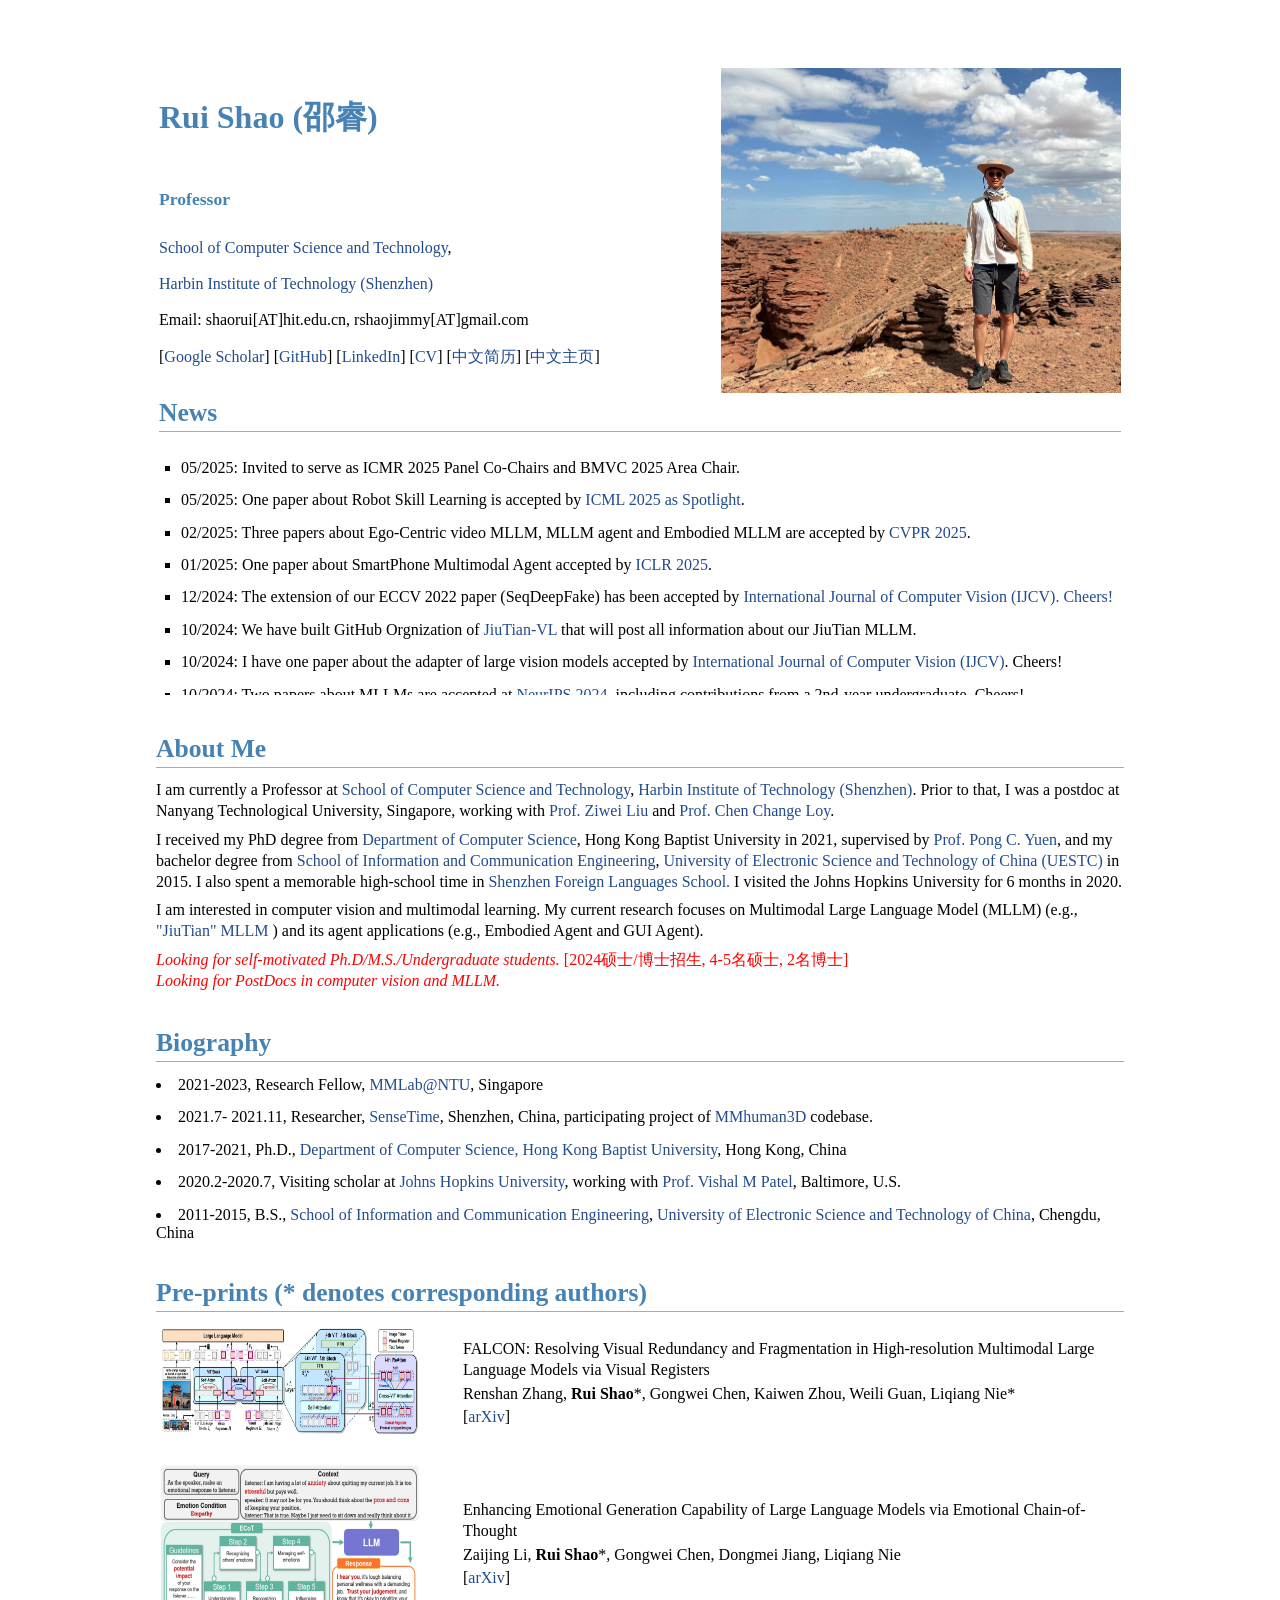
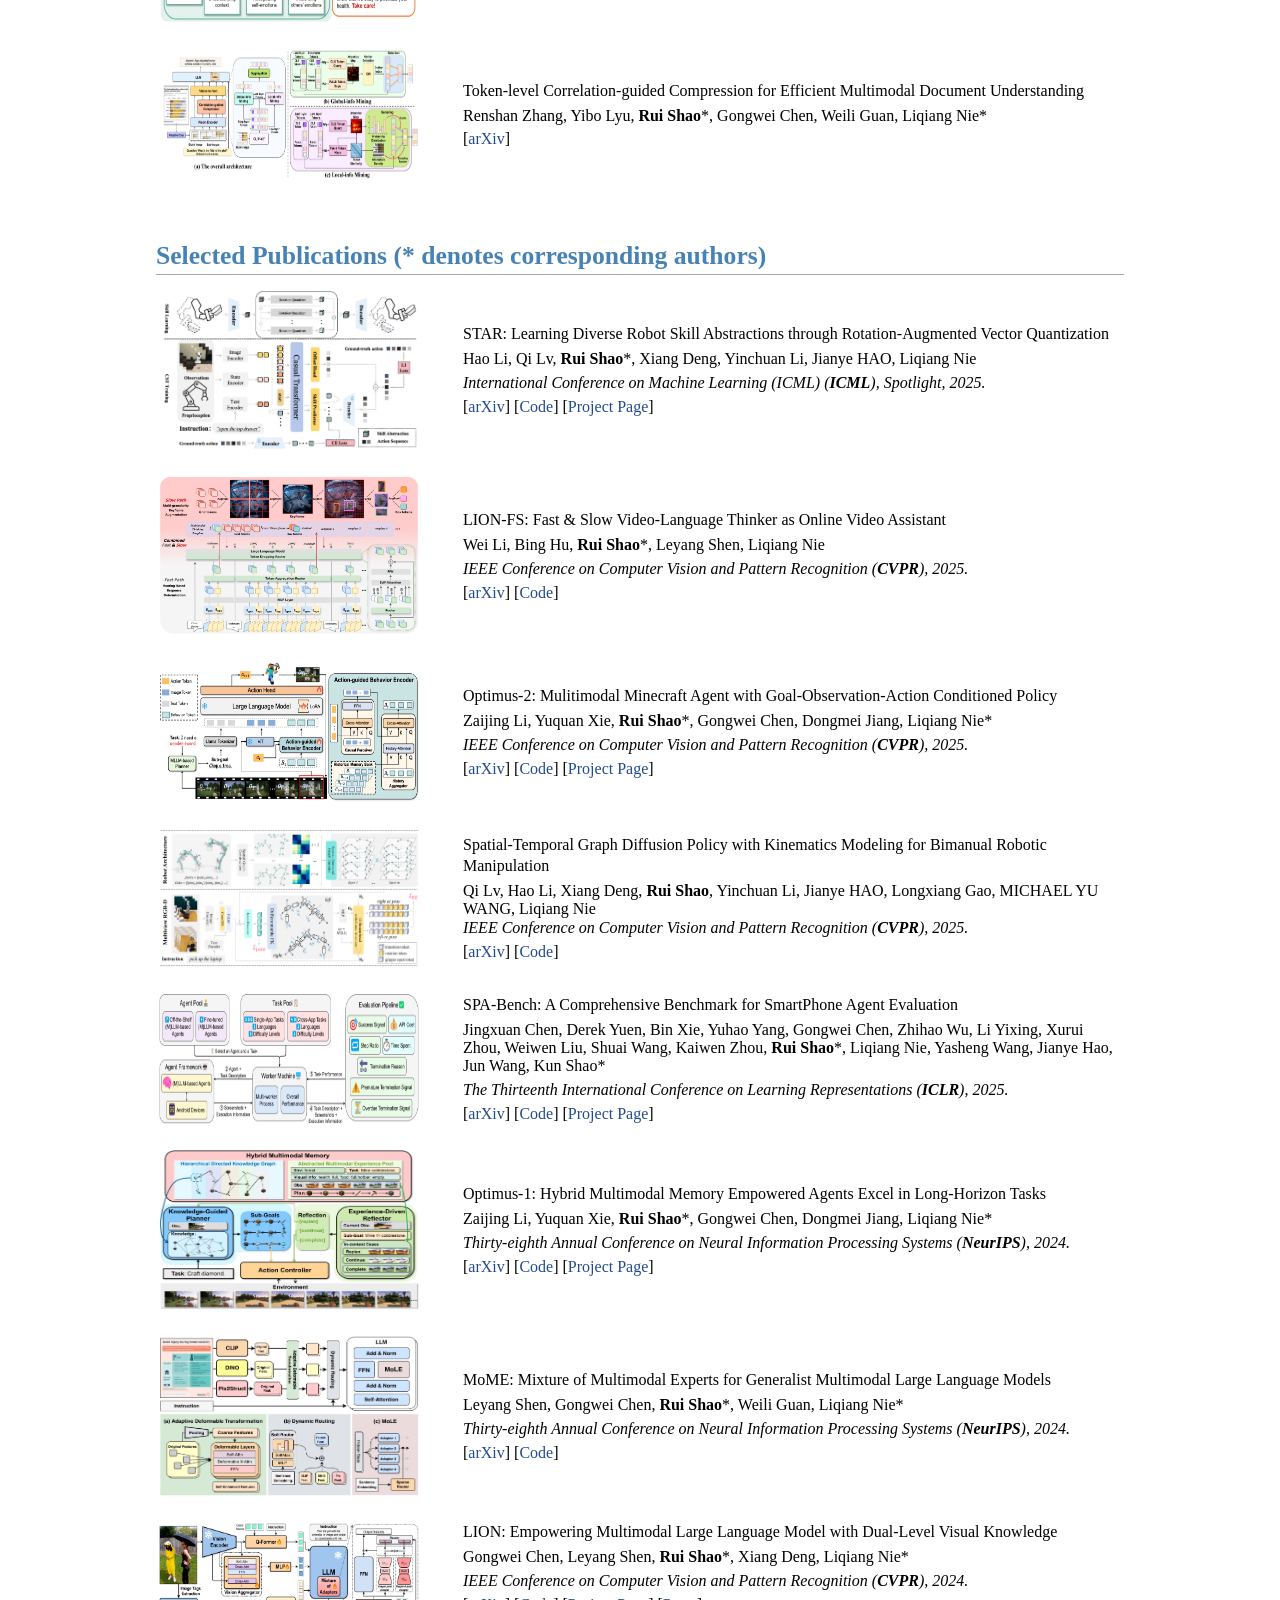
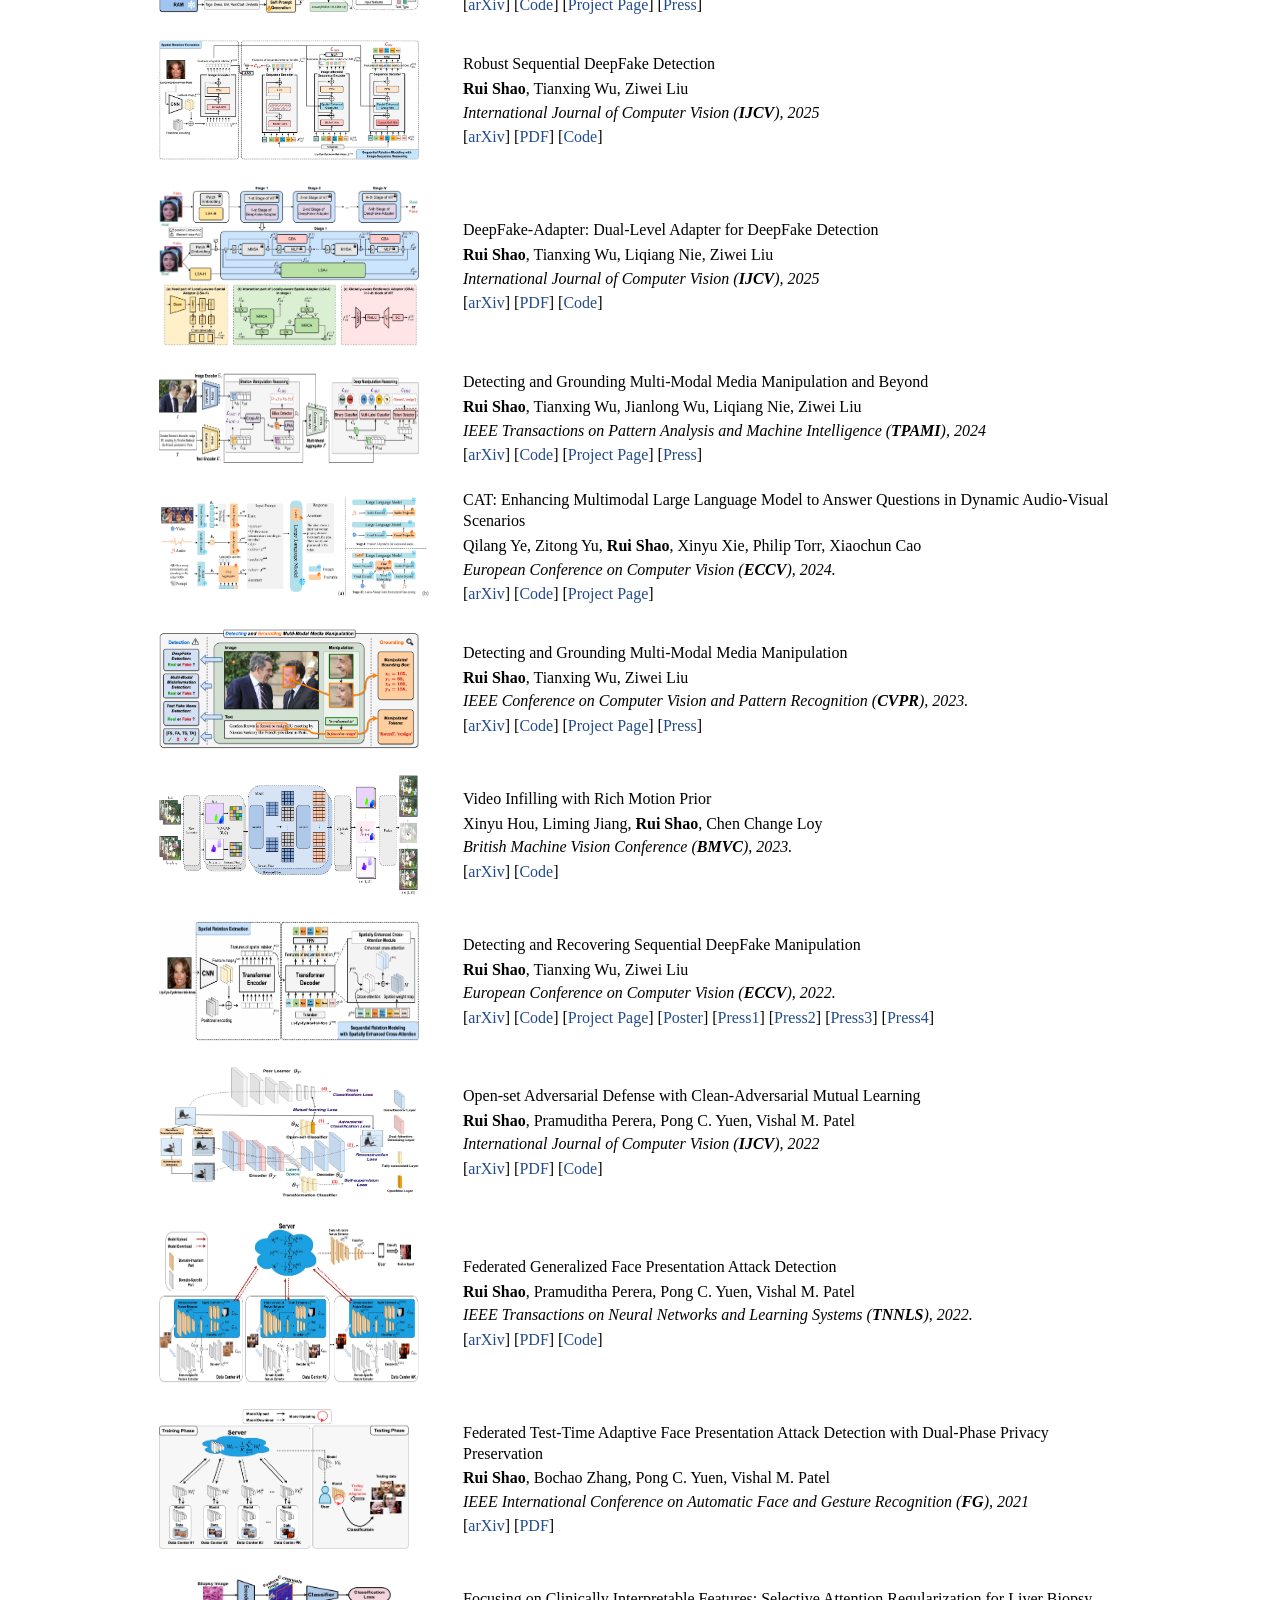
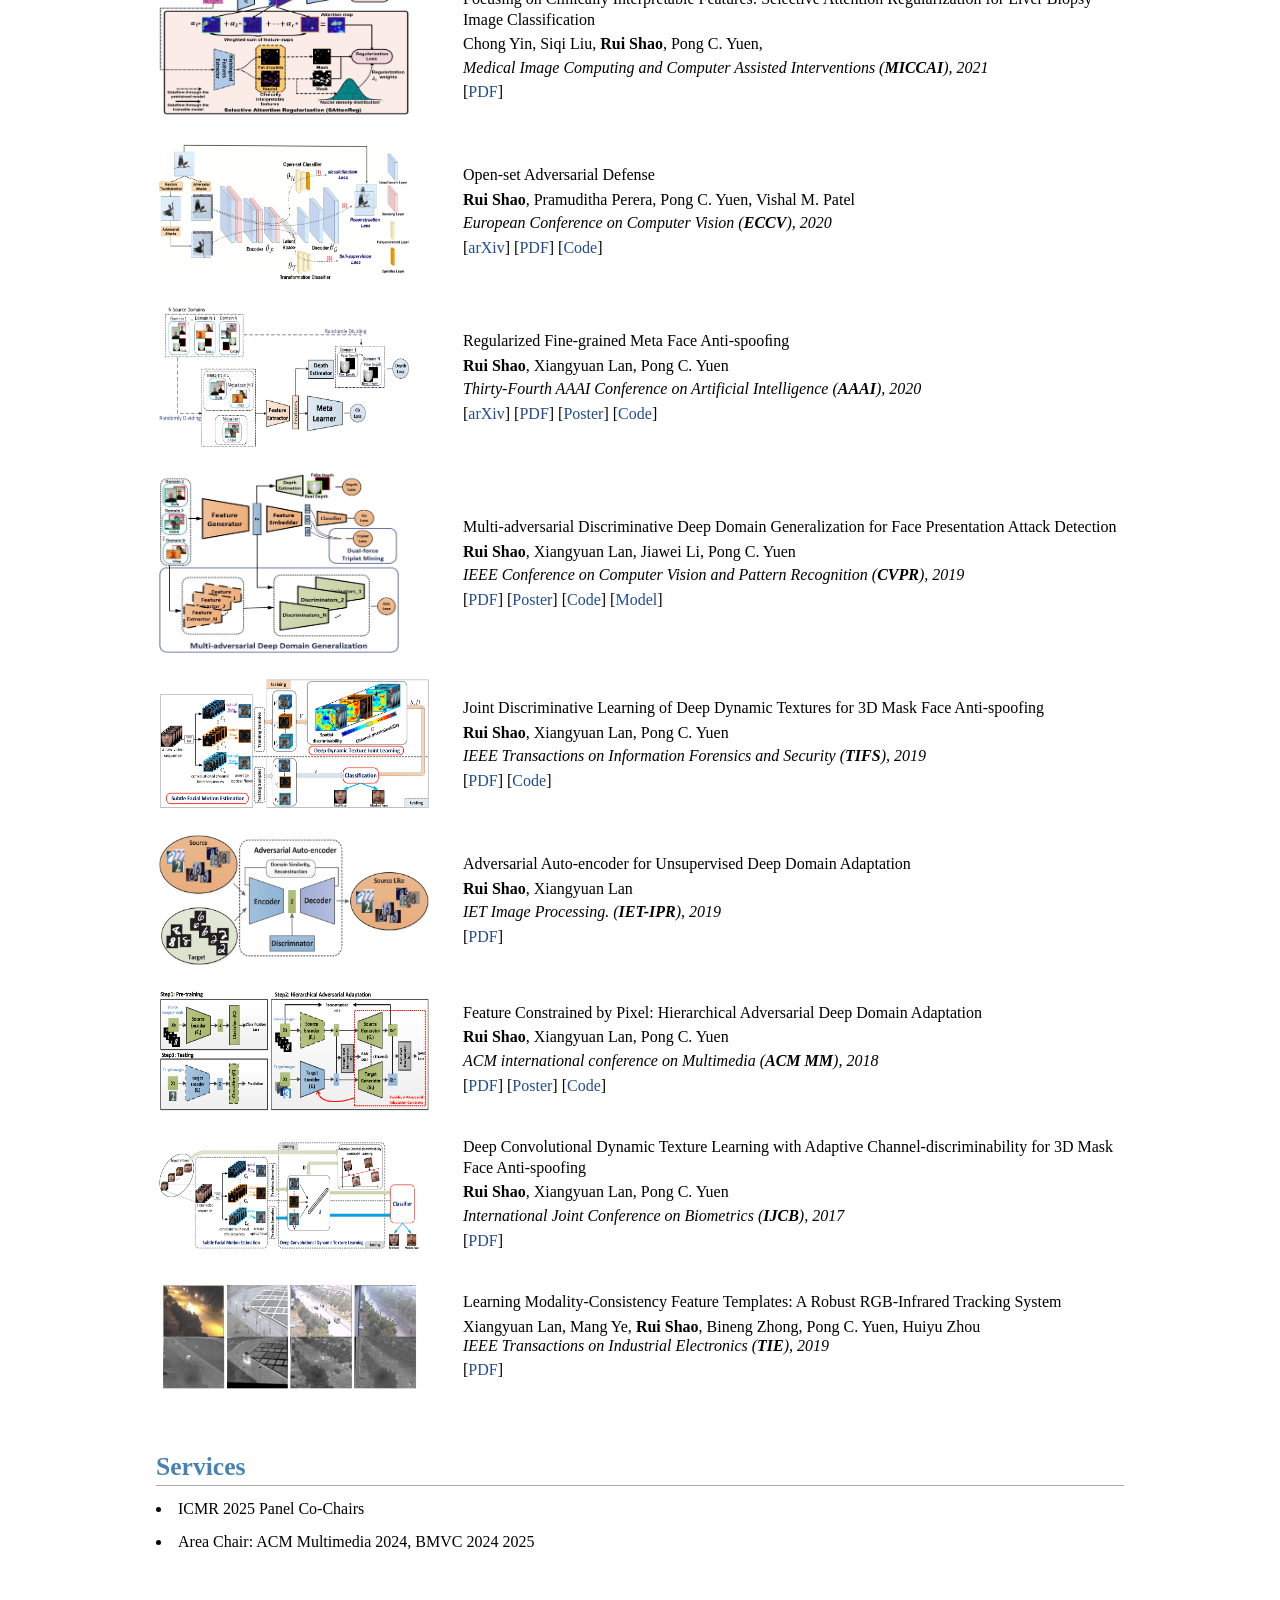
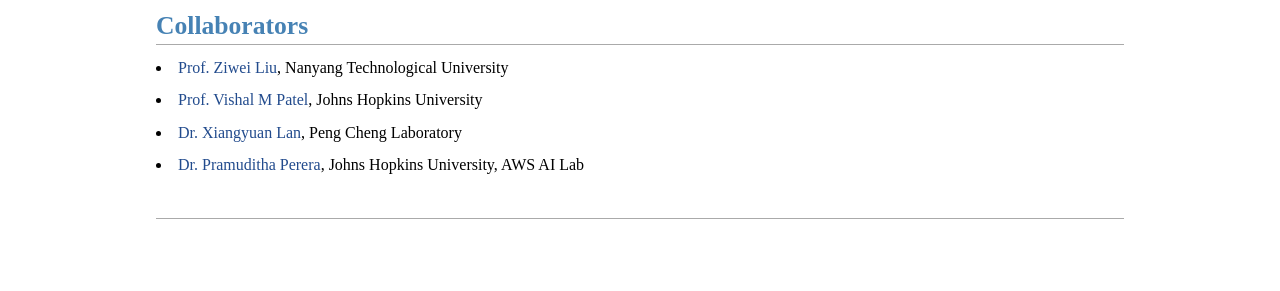
==== index.html @ aa0ed563 "update icml and cv" ====
<!DOCTYPE HTML PUBLIC "-//W3C//DTD HTML 4.0 Transitional//EN">
<HTML xml:lang="en" xmlns="http://www.w3.org/1999/xhtml">
<META name=GENERATOR content="MSHTML 11.00.9600.17280"></HEAD>
<META name=keywords 
content="Rui Shao, Shao Rui, rui shao, shao rui, ruishao, shaorui, 邵睿, hkbu, HKBU, Hong Kong Baptist University">
<META 
content="IE=7.0000" http-equiv="X-UA-Compatible">
<head>
    <meta http-equiv="Content-Type" content="text/html; charset=UTF-8">

    <link rel="stylesheet" href="./jemdoc.css" type="text/css">
    <title>Rui Shao's Homepage</title>
</head>



<body data-feedly-mini="yes">

<div id="layout-content" style="margin-top:25px">

<table>
    <tbody>
        <tr>
            <td width="670" >
                <div id="toptitle">                 
                    <h1>Rui Shao (邵睿) &nbsp; </h1><h1> <!-- <img src="./zzz_files/zizhao.jpg" width="190" style="margin-bottom:-10px"> -->
                </h1></div>
                <p>
                    <h3>Professor
                    </h3></div> 
                    <br>
                    <a href="http://cs.hitsz.edu.cn/">School of Computer Science and Technology</a>, 
                    <br>
                    <br>
                    <a href="https://www.hitsz.edu.cn/index.html">Harbin Institute of Technology (Shenzhen)</a>
                    <br>
                    <br>
                    Email: shaorui[AT]hit.edu.cn, rshaojimmy[AT]gmail.com
                    <br>
                    <br>
                    [<a href="https://scholar.google.com/citations?hl=en&user=9Vc--XsAAAAJ/&user=9Vc--XsAAAAJ">Google Scholar</a>]
                    [<a href="https://github.com/rshaojimmy">GitHub</a>]
                    [<a href="https://www.linkedin.com/in/rui-shao-0623b6122/">LinkedIn</a>]  
                    [<a href="linkfile/CV/RuiSHAO_CV_English_2025.05.02.pdf">CV</a>]                    
                    [<a href="linkfile/CV/RuiSHAO_CV_Chinese_2025.05.02.pdf">中文简历</a>]
                    [<a href="http://faculty.hitsz.edu.cn/shaorui">中文主页</a>]                    
                </p>
            </td>
            <td rowspan="1">
                <img src="./linkfile/portrait/yinchuan.jpg" border="0" width="400" align="bottom" ><br>
            </td>
        </tr>
                <!-- <br> -->
                <!-- <colgroup><col height="50" width="270">
                </colgroup> -->
                <!-- <tbody> -->
                <td align="bottom" colspan="2" style="margin-top:2px">
                    <h2>News</h2>
                    <div style="height: 250px; overflow: auto;">
                    <ul style="margin-left:2px; padding-left:20px; margin-top:5px">
                        <li>05/2025: Invited to serve as ICMR 2025 Panel Co-Chairs and BMVC 2025 Area Chair.
                        <li>05/2025: One paper about Robot Skill Learning is accepted by <a href="https://icml.cc/">ICML 2025 as Spotlight</a>.   
                        <li>02/2025: Three papers about Ego-Centric video MLLM, MLLM agent and Embodied MLLM are accepted by <a href="https://cvpr.thecvf.com/">CVPR 2025</a>.                                                
                        <li>01/2025: One paper about SmartPhone Multimodal Agent accepted by <a href="https://iclr.cc//">ICLR 2025</a>.                        
                        <li>12/2024: The extension of our ECCV 2022 paper (SeqDeepFake) has been accepted by <a href="https://www.springer.com/journal/11263/"> International Journal of Computer Vision (IJCV). Cheers! </a>
                        <li>10/2024: We have built GitHub Orgnization of <a href="https://github.com/JiuTian-VL">JiuTian-VL</a> that will post all information about our JiuTian MLLM.
                        <li>10/2024: I have one paper about the adapter of large vision models accepted by <a href="https://www.springer.com/journal/11263/"> International Journal of Computer Vision (IJCV)</a>. Cheers!
                        <li>10/2024: Two papers about MLLMs are accepted at <a href="https://neurips.cc/">NeurIPS 2024</a>, including contributions from a 2nd-year undergraduate. Cheers!
                        <li>07/2024: One paper about Audio-Visual Multimodal Large Language Model accepted by <a href="https://eccv.ecva.net/">ECCV 2024</a>.
                        <li>02/2024: Our Multimodal Large Language Model (MLLM)-<a href="https://arxiv.org/pdf/2311.11860.pdf"> JiuTian-LION </a> has been accepted by <a href="https://cvpr.thecvf.com/"> CVPR 2024</a>. Cheers!
                        <li>02/2024: The extension of our <a href="https://github.com/rshaojimmy/MultiModal-DeepFake">CVPR 2023 paper</a> has been accepted by <a href="https://ieeexplore.ieee.org/xpl/RecentIssue.jsp?punumber=34"> IEEE Transactions on Pattern Analysis and Machine Intelligence (TPAMI)</a>. Cheers! 
                        <li>11/2023: We have released the arXiv paper for our Multimodal Large Language Model (MLLM)-<a href="https://arxiv.org/pdf/2311.11860.pdf"> JiuTian-LION </a>. Enjoy it!
                        <li>08/2023: We have built the GitHub Repo for our Multimodal Large Language Model (MLLM)-<a href="https://github.com/rshaojimmy/JiuTian"> JiuTian </a>. Enjoy it!
                        <li>04/2023: I have released the code and dataset of our CVPR 2023 work in our <a href="https://github.com/rshaojimmy/MultiModal-DeepFake"> GitHub Repo </a>. Enjoy it!
                        <li>02/2023: I have one paper accepted by <a href="https://cvpr2023.thecvf.com/"> CVPR 2023</a>. Code and dataset will be released soon. Please stay tuned! </a>
                        <li>07/2022: I have one paper accepted by <a href="https://eccv2022.ecva.net/"> ECCV 2022</a>. We have released the code and dataset in our <a href="https://rshaojimmy.github.io/Projects/SeqDeepFake"> project page </a>
                        <li>05/2022: I have released the code of Federated Generalized Face Presentation Attack Detection in TNNLS 2022. <a href="https://github.com/rshaojimmy/TNNLS2022-FedGPAD"> Codes </a>
                        <li>04/2022: I have one paper accepted by <a href="https://cis.ieee.org/publications/t-neural-networks-and-learning-systems"> IEEE Transactions on Neural Networks and Learning Systems (TNNLS) </a>.
                        <li>03/2022: I have released the code of Open-set Adversarial Defense with Clean-Adversarial Mutual Learning in IJCV 2022. <a href="https://github.com/rshaojimmy/IJCV2022-OSDN-CAML"> Codes </a>
                        <li>01/2022: The extension of our ECCV 2020 paper has been accepted by <a href="https://www.springer.com/journal/11263/"> International Journal of Computer Vision (IJCV). </a>
                        <li>08/2020: I have released the code of Open-set Adversarial Defense in ECCV 2020. <a href="https://github.com/rshaojimmy/ECCV2020-OSAD"> Codes </a>
                    	<li>07/2020: I have one paper accepted by <a href="https://eccv2020.eu/"> ECCV 2020</a>. See you online!  
                        <li>11/2019: I have released the code of Regularized Fine-grained Meta Face Anti-spoofing in AAAI 2020. <a href="https://github.com/rshaojimmy/AAAI2020-RFMetaFAS"> Codes </a>
                        <li>11/2019: I have one paper accepted by <a href="https://aaai.org/Conferences/AAAI-20/#"> AAAI 2020</a>. See you at New York City, USA!                         
                        <li>10/2019: I have one paper one paper accepted by <a href="https://digital-library.theiet.org/content/journals/iet-ipr"> IET Image Processing. </a>
                        <li>07/2019: I have released the code of Multi-adversarial Discriminative Deep Domain Generalization for FAS in CVPR 2019. <a href="https://github.com/rshaojimmy/CVPR2019-MADDoG"> Codes </a>                           
                        <li>07/2019: I have released the code of Joint Discriminative Learning of Deep Dynamic Textures for 3D Mask FAS in TIFS 2019. <a href="https://github.com/rshaojimmy/TIFS2019"> Codes </a>      
                        <li>02/2019: I have one paper accepted by <a href="http://cvpr2019.thecvf.com/"> CVPR 2019</a>. See you at Long Beach, USA!                          
                        <li>02/2019: One paper is accepted by <a href="https://ieeexplore.ieee.org/xpl/RecentIssue.jsp?punumber=41"> IEEE Transactions on Industrial Electronics. </a> 
                        <li>08/2018: I have one paper accepted by <a href="https://signalprocessingsociety.org/publications-resources/ieee-transactions-information-forensics-and-security"> IEEE Transactions on Information Forensics and Security </a>.
                        <li>07/2018: I have released the code of Hierarchical Adversarial Deep Domain Adaptation in ACMMM 2018. <a href="https://github.com/rshaojimmy/ACMMM2018-HADDA"> Codes </a>
                        <li>07/2018: I have one paper accepted by <a href="http://www.acmmm.org/2018/"> ACM MM 2018</a>. See you at Seoul, Korea!                            
                        <li>08/2018: I have a new homepage.
                    </ul>
                    </div>
                </td>
            

        </tbody>
</table>

<h2>About Me</h2>
<p>
    I am currently a Professor at <a href="http://cs.hitsz.edu.cn/">School of Computer Science and Technology</a>, <a href="https://www.hitsz.edu.cn/index.html">Harbin Institute of Technology (Shenzhen)</a>. Prior to that, I was a postdoc at Nanyang Technological University, Singapore, working with <a href="https://liuziwei7.github.io/">Prof. Ziwei Liu</a> and <a href="https://www.mmlab-ntu.com/person/ccloy/">Prof. Chen Change Loy</a>. 
</p> 
<p>
    I received my PhD degree from <a href="http://www.comp.hkbu.edu.hk/v1/"> Department of Computer Science</a>, Hong Kong Baptist University in 2021, supervised by <a href="http://www.comp.hkbu.edu.hk/~pcyuen/"> Prof. Pong C. Yuen</a>, and my bachelor degree from <a href="http://www.sice.uestc.edu.cn/"> School of Information and Communication Engineering</a>, <a href="http://www.uestc.edu.cn/"> University of Electronic Science and Technology of China (UESTC) </a> in 2015. I also spent a memorable high-school time in <a href="http://www.sfls.net.cn/"> Shenzhen Foreign Languages School.</a> I visited the Johns Hopkins University for 6 months in 2020.
</p> 
<p>
    I am interested in computer vision and multimodal learning. My current research focuses on Multimodal Large Language Model (MLLM) (e.g., <a href="https://github.com/rshaojimmy/JiuTian"> "JiuTian" MLLM </a>) and its agent applications (e.g., Embodied Agent and GUI Agent).
    <p>
        <font color="red"><i>Looking for self-motivated Ph.D/M.S./Undergraduate students. </i>[2024硕士/博士招生, 4-5名硕士, 2名博士]</font>
        <br>
        <font color="red"><i>Looking for PostDocs in computer vision and MLLM.</i></font>
    </p>
    
    <!-- I am interested in Robustness (e.g., Fake News Detection, DeepFake Detection, Face Anti-spoofing, Adversarial Attacks/Defense) and Generalization (e.g., Domain Adaptation/Generalization, Meta Learning, and Federated Learning) of Computer Vision and Machine Learning.</p><br>  -->
<!--     My current research focuses on exploiting the adaptive and generalized deep learning to develop a secure face recognition system with good generalization ability. -->

<!--     <p style='color:red'><strong> I am looking for a postdoctoral position or a full-time job. Please feel free to drop me an email.</strong></p> -->
</p> 
    

<h2>Biography</h2>

<li> 2021-2023, Research Fellow, <a href="https://www.mmlab-ntu.com/index.html"> MMLab@NTU</a>, Singapore 

<li> 2021.7- 2021.11, Researcher, <a href="https://www.sensetime.com/en"> SenseTime</a>, Shenzhen, China, participating project of </a> <a href="https://github.com/open-mmlab/mmhuman3d">MMhuman3D</a> codebase.

<li> 2017-2021, Ph.D., <a href="http://www.comp.hkbu.edu.hk/v1/"> Department of Computer Science, </a> <a href="https://www.hkbu.edu.hk/eng/main/index.jsp">Hong Kong Baptist University</a>, Hong Kong, China 

<li> 2020.2-2020.7, Visiting scholar at <a href="https://www.jhu.edu/">Johns Hopkins University</a>, working with <a href="https://engineering.jhu.edu/vpatel36/vishal-patel/"> Prof. Vishal M Patel</a>, Baltimore, U.S. 

<!-- <li> 2015-2016, M.S., <a href="http://cs.whu.edu.cn/aspx/enmain/">School of Computer Science</a>, <a href="https://en.whu.edu.cn/"> Wuhan University, </a> Wuhan, China  -->

<li> 2011-2015, B.S., <a href="http://www.sice.uestc.edu.cn/"> School of Information and Communication Engineering</a>, <a href="http://www.uestc.edu.cn/"> University of Electronic Science and Technology of China</a>, Chengdu, China  


<h2>Pre-prints (* denotes corresponding authors) </a>  </h2> 
    <table id="Pre-prints" width="100%">
    <tbody>

        <tr>    
            <td width="300">
                <img src="./linkfile/CVPR2025/falcon.jpg" width="260px" height="110px">
                </td>
                <td>
            <p> FALCON: Resolving Visual Redundancy and Fragmentation in High-resolution Multimodal Large Language Models via Visual Registers  </a></p>
            Renshan Zhang, <b>Rui Shao</b>*, Gongwei Chen, Kaiwen Zhou, Weili Guan, Liqiang Nie*</p>
            [<a href="https://arxiv.org/pdf/2501.16297?">arXiv</a>]
        </tr> 
        <tr><td>   <br>  </td></tr>    

    <tr>    
        <td width="300">
            <img src="./linkfile/ACL2024sub/ECoT.jpg" width="260px" height="160px">
            </td>
            <td>
        <p> Enhancing Emotional Generation Capability of Large Language Models via Emotional Chain-of-Thought  </a></p>
        Zaijing Li, <b>Rui Shao</b>*, Gongwei Chen, Dongmei Jiang, Liqiang Nie</p>
        [<a href="https://arxiv.org/pdf/2401.06836.pdf">arXiv</a>]
        <!-- [<a href="">Code</a>] -->
    </tr> 
    <tr><td>   <br>  </td></tr>

    <tr>    
        <td width="300">
            <img src="./linkfile/NeurIPS2024/tokencompressor.jpg" width="260px" height="130px">
            </td>
            <td>
        <p> Token-level Correlation-guided Compression for Efficient Multimodal Document Understanding  </a></p>
        Renshan Zhang, Yibo Lyu, <b>Rui Shao</b>*, Gongwei Chen, Weili Guan, Liqiang Nie*</p>
        [<a href="https://arxiv.org/pdf/2407.14439">arXiv</a>]
        <!-- [<a href="">Code</a>] -->
    </tr> 
    <tr><td>   <br>  </td></tr>    

</tbody></table>

<h2>Selected Publications (* denotes corresponding authors) </a>  </h2> 
<table id="tbPublications" width="100%">

    <tr>    
        <td width="300">
            <img src="./linkfile/ICML2025/ICML2025.jpg" width="260px" height="160px">
            </td>
            <td>
        <p> STAR: Learning Diverse Robot Skill Abstractions through Rotation-Augmented Vector Quantization </a></p>
        Hao Li, Qi Lv, <b>Rui Shao</b>*, Xiang Deng, Yinchuan Li, Jianye HAO, Liqiang Nie</p>
        <p><i>International Conference on Machine Learning (ICML) (<b>ICML</b>), Spotlight, 2025. </i></p>
        [<a href="">arXiv</a>]
        [<a href="">Code</a>]
        [<a href="">Project Page</a>]
    </tr> 
    <tr><td>   <br>  </td></tr>

    <tr>    
        <td width="300">
            <img src="./linkfile/CVPR2025/LION-FS.jpg" width="260px" height="160px">
            </td>
            <td>
        <p> LION-FS: Fast & Slow Video-Language Thinker as Online Video Assistant </a></p>
        Wei Li, Bing Hu, <b>Rui Shao</b>*, Leyang Shen, Liqiang Nie</p>
        <p><i>IEEE Conference on Computer Vision and Pattern Recognition (<b>CVPR</b>), 2025. </i></p>
        [<a href="https://arxiv.org/pdf/2503.03663">arXiv</a>]
        [<a href="https://github.com/JiuTian-VL/LION-FS">Code</a>]
    </tr> 
    <tr><td>   <br>  </td></tr>
    
    <tr>    
        <td width="300">
            <img src="./linkfile/CVPR2025/optimus-2.jpg" width="260px" height="140px">
            </td>
            <td>
        <p> Optimus-2: Mulitimodal Minecraft Agent with Goal-Observation-Action Conditioned Policy </a></p>
        Zaijing Li, Yuquan Xie, <b>Rui Shao</b>*, Gongwei Chen, Dongmei Jiang, Liqiang Nie*</p>
        <p><i>IEEE Conference on Computer Vision and Pattern Recognition (<b>CVPR</b>), 2025. </i></p>
        [<a href="https://arxiv.org/pdf/2502.19902">arXiv</a>]
        [<a href="https://github.com/lizaijing/Optimus-2?tab=readme-ov-file">Code</a>]
        [<a href="https://cybertronagent.github.io/Optimus-2.github.io/">Project Page</a>]
    </tr> 
    <tr><td>   <br>  </td></tr>    

    <tr>    
        <td width="300">
            <img src="./linkfile/CVPR2025/KStar.jpg" width="260px" height="140px">
            </td>
            <td>
        <p> Spatial-Temporal Graph Diffusion Policy with Kinematics Modeling for Bimanual Robotic Manipulation </a></p>
        Qi Lv, Hao Li, Xiang Deng, <b>Rui Shao</b>, Yinchuan Li, Jianye HAO, Longxiang Gao, MICHAEL YU WANG, Liqiang Nie
        <p><i>IEEE Conference on Computer Vision and Pattern Recognition (<b>CVPR</b>), 2025. </i></p>
        [<a href="https://arxiv.org/pdf/2503.10743">arXiv</a>]
        [<a href="">Code</a>]
    </tr> 
    <tr><td>   <br>  </td></tr>   

    <tr>    
        <td width="300">
            <img src="./linkfile/ICLR2025/spa-bench.jpg" width="260px" height="130px">
            </td>
            <td>
        <p> SPA-Bench: A Comprehensive Benchmark for SmartPhone Agent Evaluation </a></p>
        Jingxuan Chen, Derek Yuen, Bin Xie, Yuhao Yang, Gongwei Chen, Zhihao Wu, Li Yixing, Xurui Zhou, Weiwen Liu, Shuai Wang, Kaiwen Zhou, <b>Rui Shao</b>*, Liqiang Nie, Yasheng Wang, Jianye Hao, Jun Wang, Kun Shao*</p>
        <p><i>The Thirteenth International Conference on Learning Representations (<b>ICLR</b>), 2025. </i></p>
        [<a href="https://arxiv.org/pdf/2410.15164">arXiv</a>]
        [<a href="https://github.com/ai-agents-2030/SPA-Bench">Code</a>]
        [<a href="https://ai-agents-2030.github.io/SPA-Bench//">Project Page</a>]
    </tr> 
    <tr><td>   <br>  </td></tr>

    <tr>    
        <td width="300">
            <img src="./linkfile/NeurIPS2024/Optimus-1.jpg" width="260px" height="160px">
            </td>
            <td>
        <p> Optimus-1: Hybrid Multimodal Memory Empowered Agents Excel in Long-Horizon Tasks </a></p>
        Zaijing Li, Yuquan Xie, <b>Rui Shao</b>*, Gongwei Chen, Dongmei Jiang, Liqiang Nie*</p>
        <p><i>Thirty-eighth Annual Conference on Neural Information Processing Systems (<b>NeurIPS</b>), 2024. </i></p>
        [<a href="https://arxiv.org/pdf/2408.03615">arXiv</a>]
        [<a href="https://github.com/JiuTian-VL/Optimus-1">Code</a>]
        [<a href="https://cybertronagent.github.io/Optimus-1.github.io/">Project Page</a>]
    </tr> 
    <tr><td>   <br>  </td></tr>

    <tr>    
        <td width="300">
            <img src="./linkfile/NeurIPS2024/MoME.jpg" width="260px" height="160px">
            </td>
            <td>
        <p> MoME: Mixture of Multimodal Experts for Generalist Multimodal Large Language Models </a></p>
        Leyang Shen, Gongwei Chen, <b>Rui Shao</b>*, Weili Guan, Liqiang Nie*</p>
        <p><i>Thirty-eighth Annual Conference on Neural Information Processing Systems (<b>NeurIPS</b>), 2024. </i></p>
        [<a href="https://arxiv.org/pdf/2407.12709">arXiv</a>]
        [<a href="https://github.com/JiuTian-VL/MoME">Code</a>]
        <!-- [<a href="https://cybertronagent.github.io/Optimus-1.github.io/">Project Page</a>] -->
    </tr> 
    <tr><td>   <br>  </td></tr>

    <tr>    
        <td width="300">
            <img src="./linkfile/CVPR2024/LION.jpg" width="260px" height="90px">
            </td>
            <td>
        <p> LION: Empowering Multimodal Large Language Model with Dual-Level Visual Knowledge </a></p>
        Gongwei Chen, Leyang Shen, <b>Rui Shao</b>*, Xiang Deng, Liqiang Nie*</p>
        <p><i>IEEE Conference on Computer Vision and Pattern Recognition (<b>CVPR</b>), 2024. </i></p>
        [<a href="https://arxiv.org/pdf/2311.11860.pdf">arXiv</a>]
        [<a href="https://github.com/JiuTian-VL/JiuTian-LION">Code</a>]
        [<a href="https://rshaojimmy.github.io/Projects/JiuTian-LION">Project Page</a>]
        [<a href="https://mp.weixin.qq.com/s/lIhXb4YM7vjh8VidmnA_0w">Press</a>]
    </tr> 
    <tr><td>   <br>  </td></tr>

    <tr>    
        <td width="300">
            <img src="./linkfile/ECCV2022/ECCV2022-ext.jpg" width="260px" height="120px">
            </td>
            <td>
        <p> Robust Sequential DeepFake Detection  </a></p>
        <b>Rui Shao</b>, Tianxing Wu, Ziwei Liu</p>
        <p><i>International Journal of Computer Vision (<b>IJCV</b>), 2025</i></p>
        [<a href="https://arxiv.org/pdf/2309.14991.pdf">arXiv</a>]
        [<a href="./linkfile/IJCV2025-SeqDeepFake.pdf">PDF</a>]
        [<a href="https://github.com/rshaojimmy/SeqDeepFake">Code</a>]
    </tr> 
    <tr><td>   <br>  </td></tr>

    <tr>    
        <td width="300">
            <img src="./linkfile/DeepFake-Adatper/deepfake-adapter.jpg" width="260px" height="160px">
            </td>
            <td>
        <p> DeepFake-Adapter: Dual-Level Adapter for DeepFake Detection  </a></p>
        <b>Rui Shao</b>, Tianxing Wu, Liqiang Nie, Ziwei Liu</p>
        <p><i>International Journal of Computer Vision (<b>IJCV</b>), 2025</i></p>
        [<a href="https://arxiv.org/pdf/2306.00863.pdf">arXiv</a>]
        [<a href="./linkfile/IJCV2025-DeepFake-Adapter.pdf">PDF</a>]
        [<a href="https://github.com/rshaojimmy/DeepFake-Adapter">Code</a>]
    </tr> 
    <tr><td>   <br>  </td></tr>

    <tbody>
        <tr>  
        <td width="300">
            <img src="./linkfile/CVPR2023/CVPR2023-ext.jpg" width="260px" height="90px">
            </td>
            <td>
        <p> Detecting and Grounding Multi-Modal Media Manipulation and Beyond  </a></p>
        <b>Rui Shao</b>, Tianxing Wu, Jianlong Wu, Liqiang Nie, Ziwei Liu</p>
        <p><i>IEEE Transactions on Pattern Analysis and Machine Intelligence (<b>TPAMI</b>), 2024</i></p>
        [<a href="https://arxiv.org/pdf/2309.14203.pdf">arXiv</a>]
        [<a href="https://github.com/rshaojimmy/MultiModal-DeepFake">Code</a>]
        [<a href="https://rshaojimmy.github.io/Projects/MultiModal-DeepFake">Project Page</a>]
        [<a href="https://mp.weixin.qq.com/s/gHcRSKDNaWq9b7b5-GA9PA">Press</a>]
    </tr> 
    <tr><td>   <br>  </td></tr>

    <tbody>
        <tr>  
        <td width="300">
            <img src="./linkfile/ECCV2024/ECCV2024.jpg" width="270px" height="100px">
            </td>
            <td>
        <p> CAT: Enhancing Multimodal Large Language Model to Answer Questions in Dynamic Audio-Visual Scenarios </a></p>
        Qilang Ye, Zitong Yu, <b>Rui Shao</b>, Xinyu Xie, Philip Torr, Xiaochun Cao</p>
        <p><i>European Conference on Computer Vision (<b>ECCV</b>), 2024. </i></p>
        [<a href="https://arxiv.org/pdf/2403.04640">arXiv</a>]
        [<a href="https://github.com/rikeilong/Bay-CAT">Code</a>]
        [<a href="https://github.com/rikeilong/Bay-CAT?tab=readme-ov-file">Project Page</a>]
    </tr> 
    <tr><td>   <br>  </td></tr>

    <tbody>
        <tr>
            <td width="300">
            <img src="./linkfile/CVPR2023/CVPR2023.png" width="260px" height="120px">
            </td>
            <td>
            <p> Detecting and Grounding Multi-Modal Media Manipulation  </a></p>
            <b>Rui Shao</b>, Tianxing Wu, Ziwei Liu</p>
            <p><i>IEEE Conference on Computer Vision and Pattern Recognition (<b>CVPR</b>), 2023. </i></p>
            [<a href="https://arxiv.org/abs/2304.02556">arXiv</a>]
            [<a href="https://github.com/rshaojimmy/MultiModal-DeepFake">Code</a>]
            [<a href="https://rshaojimmy.github.io/Projects/MultiModal-DeepFake">Project Page</a>]
            [<a href="https://mp.weixin.qq.com/s/gHcRSKDNaWq9b7b5-GA9PA">Press</a>]
    </tr> 
    <tr><td>   <br>  </td></tr>

    <tbody>
        <tr>
            <td width="300">
            <img src="./linkfile/bmvc2023.jpg" width="260px" height="120px">
            </td>
            <td>
            <p> Video Infilling with Rich Motion Prior  </a></p>
            Xinyu Hou, Liming Jiang, <b>Rui Shao</b>, Chen Change Loy</p>
            <p><i>British Machine Vision Conference (<b>BMVC</b>), 2023. </i></p>
            [<a href="">arXiv</a>]
            [<a href="">Code</a>]
    </tr> 
    <tr><td>   <br>  </td></tr>

      <tr>
            <td width="300">
            <img src="./linkfile/ECCV2022/ECCV2022.png" width="260px" height="120px">
            </td>
            <td>
            <p> Detecting and Recovering Sequential DeepFake Manipulation  </a></p>
            <b>Rui Shao</b>, Tianxing Wu, Ziwei Liu</p>
            <p><i>European Conference on Computer Vision (<b>ECCV</b>), 2022. </i></p>
            [<a href="https://arxiv.org/pdf/2207.02204.pdf">arXiv</a>]
            [<a href="https://github.com/rshaojimmy/SeqDeepFake">Code</a>]
            [<a href="https://rshaojimmy.github.io/Projects/SeqDeepFake">Project Page</a>]
            [<a href="./linkfile/ECCV2022/poster_1347.pdf">Poster</a>]
            <!-- [<a href="https://lifehkbueduhk-my.sharepoint.com/:v:/g/personal/16483782_life_hkbu_edu_hk/EUcK_Yzjw11Gm7dGIlbQLi8BoB_WT4pp2NH-uuZGwGPHUg?e=llCf9V">Video</a>] -->
            [<a href="https://www.marktechpost.com/2022/07/17/researchers-at-ntu-singapore-propose-seq-deepfake-transformer-seqfakeformer-for-detecting-and-recovering-sequential-deepfake-manipulations/">Press1</a>]
            [<a href="https://mp.weixin.qq.com/s/KJ7b6pmIp6RRrQ_g9GGJUw">Press2</a>]
            [<a href="https://mp.weixin.qq.com/s/4IdI87iwsFS7uuTc1_8u2g">Press3</a>]
            [<a href="https://mp.weixin.qq.com/s/wJ-8lf-94S38FJrWpIFXQA">Press4</a>]
    </tr> 
    <tr><td>   <br>  </td></tr>

        <tr>
            <td width="300">
            <img src="./linkfile/ECCV2020/IJCV2022.jpg" width="260px" height="130px">
            </td>
            <td>
            <p> Open-set Adversarial Defense with Clean-Adversarial Mutual Learning  </a></p>
            <b>Rui Shao</b>, Pramuditha Perera, Pong C. Yuen, Vishal M. Patel</p>
      <p><i>International Journal of Computer Vision (<b>IJCV</b>), 2022</i></p>
        [<a href="https://arxiv.org/pdf/2202.05953.pdf">arXiv</a>]
        [<a href="https://link.springer.com/content/pdf/10.1007/s11263-022-01581-0.pdf">PDF</a>]
        [<a href="https://github.com/rshaojimmy/IJCV2022-OSDN-CAML">Code</a>]
    </tr> 
    <tr><td>   <br>  </td></tr>

      <tr>
            <td width="300">
            <img src="./linkfile/IJCB2020/fedpadext.jpg" width="260px" height="160px">
            </td>
            <td>
            <p> Federated Generalized Face Presentation Attack Detection  </a></p>
            <b>Rui Shao</b>, Pramuditha Perera, Pong C. Yuen, Vishal M. Patel</p>
            <p><i>IEEE Transactions on Neural Networks and Learning Systems (<b>TNNLS</b>), 2022. </i></p>
            [<a href="https://arxiv.org/pdf/2104.06595.pdf">arXiv</a>]
            [<a href="https://ieeexplore.ieee.org/document/9780603">PDF</a>]
            [<a href="https://github.com/rshaojimmy/TNNLS2022-FedGPAD">Code</a>]
    </tr> 
    <tr><td>   <br>  </td></tr>


    <tr>
            <td width="300">
            <img src="./linkfile/FG2021.jpg" width="250px" height="140px">
            </td>
            <td>
            <p> Federated Test-Time Adaptive Face Presentation Attack Detection with Dual-Phase Privacy Preservation </a></p>
            <b>Rui Shao</b>, Bochao Zhang, Pong C. Yuen, Vishal M. Patel</p>
            <p><i>IEEE International Conference on Automatic Face and Gesture Recognition (<b>FG</b>), 2021</i></p>
            [<a href="https://arxiv.org/pdf/2110.12613.pdf">arXiv</a>]
            [<a href="https://ieeexplore.ieee.org/document/9666952">PDF</a>]
    </tr> 
    <tr><td>   <br>  </td></tr>

    <tr>
            <td width="300">
            <img src="./linkfile/MICCAI2021.jpg" width="250px" height="140px">
            </td>
            <td>
            <p> Focusing on Clinically Interpretable Features: Selective Attention Regularization for Liver Biopsy Image Classification </a></p>         
            Chong Yin, Siqi Liu, <b>Rui Shao</b>, Pong C. Yuen,</p>
            <p><i>Medical Image Computing and Computer Assisted Interventions (<b>MICCAI</b>), 2021</i></p>
            [<a href="https://link.springer.com/content/pdf/10.1007/978-3-030-87240-3_15.pdf">PDF</a>]

    </tr> 
    <tr><td>   <br>  </td></tr>



    <tr>
            <td width="300">
            <img src="./linkfile/ECCV2020/eccv2020.png" width="250px" height="140px">
            </td>
            <td>
            <p> Open-set Adversarial Defense </a></p>
            <b>Rui Shao</b>, Pramuditha Perera, Pong C. Yuen, Vishal M. Patel</p>
            <p><i>European Conference on Computer Vision (<b>ECCV</b>), 2020</i></p>
            [<a href="https://arxiv.org/pdf/2009.00814.pdf">arXiv</a>]
            [<a href="https://www.ecva.net/papers/eccv_2020/papers_ECCV/papers/123620664.pdf">PDF</a>]
            [<a href="https://github.com/rshaojimmy/ECCV2020-OSAD">Code</a>]

    </tr> 
    <tr><td>   <br>  </td></tr>



    <tr>
            <td width="300">
            <img src="./linkfile/AAAI2020/aaai2020.png" width="250px" height="140px">
            </td>
            <td>
            <p> Regularized Fine-grained Meta Face Anti-spooﬁng </a></p>
            <b>Rui Shao</b>, Xiangyuan Lan, Pong C. Yuen</p>
            <p><i>Thirty-Fourth AAAI Conference on Artificial Intelligence (<b>AAAI</b>), 2020</i></p>
            [<a href="https://arxiv.org/pdf/1911.10771.pdf">arXiv</a>]
            [<a href="./linkfile/AAAI2020/6873-Article Text-10102-1-10-20200525.pdf">PDF</a>]
            [<a href="./linkfile/AAAI2020/AAAI2020_RFMetaFAS.pdf"/>Poster</a>]
            [<a href="https://github.com/rshaojimmy/AAAI2020-RFMetaFAS">Code</a>]

    </tr> 
    <tr><td>   <br>  </td></tr>

    <tr>
            <td width="300">
            <img src="./linkfile/CVPR2019/cvpr2019.jpg" width="240px" height="180px">
            </td>
            <td>
            <p> Multi-adversarial Discriminative Deep Domain Generalization for Face Presentation Attack Detection </a></p>
            <b>Rui Shao</b>, Xiangyuan Lan, Jiawei Li, Pong C. Yuen</p>
            <p><i>IEEE Conference on Computer Vision and Pattern Recognition (<b>CVPR</b>), 2019</i></p>
            [<a href="http://openaccess.thecvf.com/content_CVPR_2019/html/Shao_Multi-Adversarial_Discriminative_Deep_Domain_Generalization_for_Face_Presentation_Attack_Detection_CVPR_2019_paper.html">PDF</a>]
            [<a href="./linkfile/CVPR2019/RuiShao_CVPR_poster_v3.pdf"/>Poster</a>]
            [<a href="https://github.com/rshaojimmy/CVPR2019-MADDoG">Code</a>]
            [<a href="https://drive.google.com/open?id=1Nsi4dxb17ZiuegMVKLPo8cr46EMjhEH8">Model</a>]

    </tr> 
    <tr><td>   <br>  </td></tr>

    <tr>
            <td width="300">
            <img src="./linkfile/tifs2018.png" width="270px" height="130px">
            </td>
            <td>
            <p> Joint Discriminative Learning of Deep Dynamic Textures for 3D Mask Face Anti-spoofing </a></p>
            <b>Rui Shao</b>, Xiangyuan Lan, Pong C. Yuen</p>
            <p><i> IEEE Transactions on Information Forensics and Security (<b>TIFS</b>), 2019</i></p>
            [<a href="https://ieeexplore.ieee.org/document/8453011">PDF</a>]
            [<a href="https://github.com/rshaojimmy/TIFS2019">Code</a>]    
    </tr>
    <tr><td>   <br>  </td></tr>

    <tr>
            <td width="300">
            <img src="./linkfile/iet2019.jpg" width="270px" height="130px">
            </td>
            <td>
            <p> Adversarial Auto-encoder for Unsupervised Deep Domain Adaptation </a></p>
            <b>Rui Shao</b>, Xiangyuan Lan</p>
            <p><i> IET Image Processing. (<b>IET-IPR</b>), 2019</i></p>
            [<a href="https://digital-library.theiet.org/content/journals/10.1049/iet-ipr.2018.6687">PDF</a>]    
    </tr>
    <tr><td>   <br>  </td></tr>                    

    <tr>
            <td width="300">
            <img src="./linkfile/ACMMM2018/acmmm2018.png" width="270px" height="120px" > 
            </td>
            <td>
            <p> Feature Constrained by Pixel: Hierarchical Adversarial Deep Domain Adaptation</a></p>
            <b>Rui Shao</b>, Xiangyuan Lan, Pong C. Yuen</p>
            <p><i> ACM international conference on Multimedia (<b>ACM MM</b>), 2018</i></p>
            [<a href="https://dl.acm.org/citation.cfm?id=3240562">PDF</a>]
            [<a href="./linkfile/ACMMM2018/acmmm_poster.pdf"/>Poster</a>]
            [<a href="https://github.com/rshaojimmy/ACMMM2018-HADDA">Code</a>]


            </p></td>
    <tr><td>   <br>  </td></tr>



    <tr>
            <td width="300">
            <img src="./linkfile/ijcb2017.png" width="260px" height="110px" > 
            </td>
            <td>
            <p> Deep Convolutional Dynamic Texture Learning with Adaptive Channel-discriminability for 3D Mask Face Anti-spoofing </p>
            <b>Rui Shao</b>, Xiangyuan Lan, Pong C. Yuen</p>
            <p><i> International Joint Conference on Biometrics (<b>IJCB</b>), 2017</i></p>
            [<a href="https://ieeexplore.ieee.org/stamp/stamp.jsp?tp=&arnumber=8272765">PDF</a>] 
                
            </p></td>
    <tr><td>   <br>  </td></tr>


    <tr>
        <td width="300">
        <img src="./linkfile/tie2019.jpg" width="260px" height="110px">
        </td>
        <td>
        <p> Learning Modality-Consistency Feature Templates: A Robust RGB-Infrared Tracking System</p>
        Xiangyuan Lan, Mang Ye, <b>Rui Shao</b>, Bineng Zhong, Pong C. Yuen, Huiyu Zhou
        <p><i> IEEE Transactions on Industrial Electronics (<b>TIE</b>), 2019</i></p>
        [<a href="https://ieeexplore.ieee.org/document/8643077">PDF</a>]       
</tr> 
<tr><td>   <br>  </td></tr>

    <!-- <tr>
            <td width="300">
            <img src="./linkfile/tracvid2016.jpg" width="200px" > 
            </td>
            <td>
            <p> <a href="https://www-nlpir.nist.gov/projects/tvpubs/tv15.papers/nercms.pdf"> WHU-NERCMS at TREVCID 2015:Instance search task </a></p>
            Lei Yao, Mang Ye, Dongjing Liu, <b>Rui Shao</b>, Tao Liu, Jun Liu, Zheng Wang, Chao Liang.</p>
            <p><i> Participant Notebook Paper. (<b>TRECVID</b>), 2015</i>

            </p></td>
    <tr><td>   <br>  </td></tr> -->

 
</tbody></table>


<!-- <h2>Awards</h2>
<table id="Awards" border="0" width="100%">

    <tbody>
    <li><a href="http://www.comp.hkbu.edu.hk/v1/?pid=48"> 2018/19 Computer Science Department RPg Performance Award</a> 
    <li><a href="http://www.comp.hkbu.edu.hk/v1/?pid=48"> 2017/18 Computer Science Department RPg Performance Award</a>

<tr><td>   <br>  </td></tr> -->

</tbody></table>

<h2>Services</h2>
<table id="Services" border="0" width="100%">

    <tbody>

    <li>ICMR 2025 Panel Co-Chairs

    <li>Area Chair: ACM Multimedia 2024, BMVC 2024 2025

<!-- Invited Reviewer for: 
    <li>TPAMI, IJCV, TIP, TNNLS, TIFS, TCSVT, JSTSP, PR
    <li>CVPR, ICCV, ECCV, ICML, NeurIPS, ICLR, AAAI, IJCAI, ACM MM
    <li>Program Committee Member for: AAAI 2021 2022 2023 -->

<tr><td>   <br>  </td></tr>

</tbody></table>


<h2>Collaborators</h2>
<table id="tbTeaching" border="0" width="100%" >
    <tbody>
    <li><a href="https://liuziwei7.github.io/"> Prof. Ziwei Liu</a>, Nanyang Technological University

    <li><a href="https://engineering.jhu.edu/vpatel36/vishal-patel/"> Prof. Vishal M Patel</a>, Johns Hopkins University

    <li><a href="https://scholar.google.com/citations?user=c3iwWRcAAAAJ&hl=en"> Dr. Xiangyuan Lan</a>, Peng Cheng Laboratory

    <li><a href="https://pages.jh.edu/~pperera3/"> Dr. Pramuditha Perera</a>, Johns Hopkins University, AWS AI Lab
        
    </tbody>
</table>

<h2></h2>

<!-- <a href="https://www.easycounter.com/">
<img src="https://www.easycounter.com/counter.php?rshaojimmy"
border="0" alt="Web Site Hit Counter"></a>
<br><a href="https://www.easycounter.com/">Unique visitors since Apr 2019</a>

<!-- <script type="text/javascript" src="//ra.revolvermaps.com/0/0/8.js?i=0t4x80je5xv&amp;m=0&amp;c=baff00&amp;cr1=baff00&amp;f=arial&amp;l=33" async="async"></script> -->

<!-- <script type='text/javascript' id='clustrmaps' src='//cdn.clustrmaps.com/map_v2.js?cl=ffffff&w=400&t=n&d=yQtd-EynvtzIDuSGynEuIlVZWeRz8dMLMy3lDGuyPAc'></script> --> 

<!-- <div id="footer">
    <div id="footer-text"></div> -->

</div>
</body>
</html>
---- jemdoc.css ----
/* Default css file for jemdoc. */

table#tlayout {
    border: none;
    border-collapse: separate;
    background: white;
}
/*
body {
	background: white;
	padding-bottom: 8px;
	margin: 0;
}
*/
html {
	background-color: white;
	/* background-image: url("https://www.transparenttextures.com/patterns/3px-tile.png"); */
	/* This is mostly intended for prototyping; please download the pattern and re-host for production environments. Thank you! */
}

body { 
  font-family: "Palatino Linotype", "Book Antiqua", Palatino, serif;
  color: #000;
  background-color: #ffffff; 
  text-align:left; /* for IE */
  margin-top: 30px; 
  margin-bottom: 30px;
  margin-left: auto;
  margin-right: auto;
  padding-left:  50px;
  padding-right: 50px;
  padding-top: 10px;
  padding-bottom: 30px;
  max-width: 1000px;
  /*box-shadow: 7px 4px 8px #888*/
}

#layout-menu {
	background: #f6f6f6;
	border: 1px solid #dddddd;
	padding-top: 0.5em;
	padding-left: 8px;
	padding-right: 8px;
	font-size: 1.0em;
	width: auto;
	white-space: nowrap;
    text-align: left;
    vertical-align: top;
}

#layout-menu td {
	background: #f4f4f4;
    vertical-align: top;
}

#layout-content {
	padding-top: 0.0em;
	padding-left: 1.0em;
	padding-right: 1.0em;
    border: none;
    background: white;
    text-align: left;
    vertical-align: top;
}

#layout-menu a {
	line-height: 1.5em;
	margin-left: 0.5em;
}

tt {
    background: #ffffdd;
}

pre, tt {
	font-size: 90%;
	font-family: monaco, monospace;
}

a, a > tt {
	color: #224b8d;
	text-decoration: none;
}

a:hover {
	border-bottom: 1px gray dotted;
}

#layout-menu a.current:link, #layout-menu a.current:visited {
	color: #022b6d;
	border-bottom: 1px gray solid;
}
#layout-menu a:link, #layout-menu a:visited, #layout-menu a:hover {
	color: #527bbd;
	text-decoration: none;
}
#layout-menu a:hover {
	text-decoration: none;
}

div.menu-category {
	border-bottom: 1px solid gray;
	margin-top: 0.8em;
	padding-top: 0.2em;
	padding-bottom: 0.1em;
	font-weight: bold;
}

div.menu-item {
	padding-left: 16px;
	text-indent: -16px;
}

div#toptitle {
	padding-bottom: 0.2em;
	margin-bottom: 1.5em;
	/*border-bottom: 3px double gray;*/
}

/* Reduce space if we begin the page with a title. */
div#toptitle + h2, div#toptitle + h3 {
	margin-top: 0em;
}

div#subtitle {
	margin-top: 0.0em;
	margin-bottom: 0.0em;
	padding-top: 0em;
	padding-bottom: 0.1em;
}

em {
	font-style: italic;
}

strong {
	font-weight: bold;
}


h1, h2, h3 {
	color: #4682B4;
	margin-top: 0.7em;
	margin-bottom: 0.5em;
	padding-bottom: 0.2em;
	line-height: 1.0;
	padding-top: 0.5em;
	border-bottom: 1px solid #aaaaaa;
}

h1 {
	font-size: 200%;
	padding-bottom: 0.3em;
}

h2 {
	padding-top: 0.8em;
	font-size: 160%;
}

h2 + h3 {
    padding-top: 0.2em;
}

h3 {
	font-size: 110%;
	border-bottom: none;
}

p {
	margin-top: 0.0em;
	margin-bottom: 0.5em;
	padding: 0;
	line-height: 1.3;
/*	font-size: 80%
*/
}

pre {
	padding: 0;
	margin: 0;
}

div#footer {
	font-size: small;
	border-top: 1px solid #c0c0c0;
	padding-top: 0.1em;
	margin-top: 4.0em;
	color: #c0c0c0;
}

div#footer a {
	color: #80a0b0;
}

div#footer-text {
	float: left;
	padding-bottom: 8px;
}

ul, ol, dl {
	margin-top: 0.2em;
	padding-top: 0;
	margin-bottom: 0.8em;
}

dt {
	margin-top: 0.5em;
	margin-bottom: 0;
}

dl {
	margin-left: 20px;
}

dd {
	color: #222222;
}

dd > *:first-child {
	margin-top: 0;
}

ul {
	list-style-position: outside;
	list-style-type: square;
}

p + ul, p + ol {
	margin-top: -0.5em;
}

li {
	margin-top:0.9em;
}

ol {
	list-style-position: outside;
	list-style-type: decimal;
}

li p, dd p {
	margin-bottom: 0.3em;
}


ol ol {
	list-style-type: lower-alpha;
}

ol ol ol {
	list-style-type: lower-roman;
}

p + div.codeblock {
	margin-top: -0.6em;
}

div.codeblock, div.infoblock {
	margin-right: 0%;
	margin-top: 1.2em;
	margin-bottom: 1.3em;
}

div.blocktitle {
	font-weight: bold;
	color: #cd7b62;
	margin-top: 1.2em;
	margin-bottom: 0.1em;
}

div.blockcontent {
	border: 1px solid silver;
	padding: 0.3em 0.5em;
}

div.infoblock > div.blockcontent {
	background: #ffffee;
}

div.blockcontent p + ul, div.blockcontent p + ol {
	margin-top: 0.4em;
}

div.infoblock p {
	margin-bottom: 0em;
}

div.infoblock li p, div.infoblock dd p {
	margin-bottom: 0.5em;
}

div.infoblock p + p {
	margin-top: 0.8em;
}

div.codeblock > div.blockcontent {
	background: #f6f6f6;
}

span.pycommand {
	color: #000070;
}

span.statement {
	color: #008800;
}
span.builtin {
	color: #000088;
}
span.special {
	color: #990000;
}
span.operator {
	color: #880000;
}
span.error {
	color: #aa0000;
}
span.comment, span.comment > *, span.string, span.string > * {
	color: #606060;
}

@media print {
	#layout-menu { display: none; }
}

#fwtitle {
	margin: 2px;
}

#fwtitle #toptitle {
	padding-left: 0.5em;
	margin-bottom: 0.5em;
}

#layout-content h1:first-child, #layout-content h2:first-child, #layout-content h3:first-child {
	margin-top: -0.7em;
}

div#toptitle h1, #layout-content div#toptitle h1 {
	margin-bottom: 0.0em;
	padding-bottom: 0.1em;
	padding-top: 0;
	margin-top: 0.5em;
	border-bottom: none;
}

img.eq {
	padding: 0;
	padding-left: 0.1em;
	padding-right: 0.1em;
	margin: 0;
}

img.eqwl {
	padding-left: 2em;
	padding-top: 0.6em;
	padding-bottom: 0.2em;
	margin: 0;
}

table + table {
    margin-top: 8em;
}

/*tr.heading {
    font-weight: bold;
    border-bottom: 9px solid black;

}
*/
img {
    border: 5;

}

table.imgtable, table.imgtable td {
    border: none;
    text-align: left;
}

li{
	font-size:100%
}

.title {
	text-align: center;
	color: #000000;
	border-bottom: none;
}
.subtitle {
	color: #000000;
	border-bottom: none;
}
pre {
    display: block;
    padding: 9.5px;
    margin: 0 0 10px;
    font-size: 13px;
    line-height: 1.42857143;
    color: #333;
    word-break: break-all;
    word-wrap: break-word;
    background-color: #f5f5f5;
    border: 1px solid #ccc;
    border-radius: 4px;
}
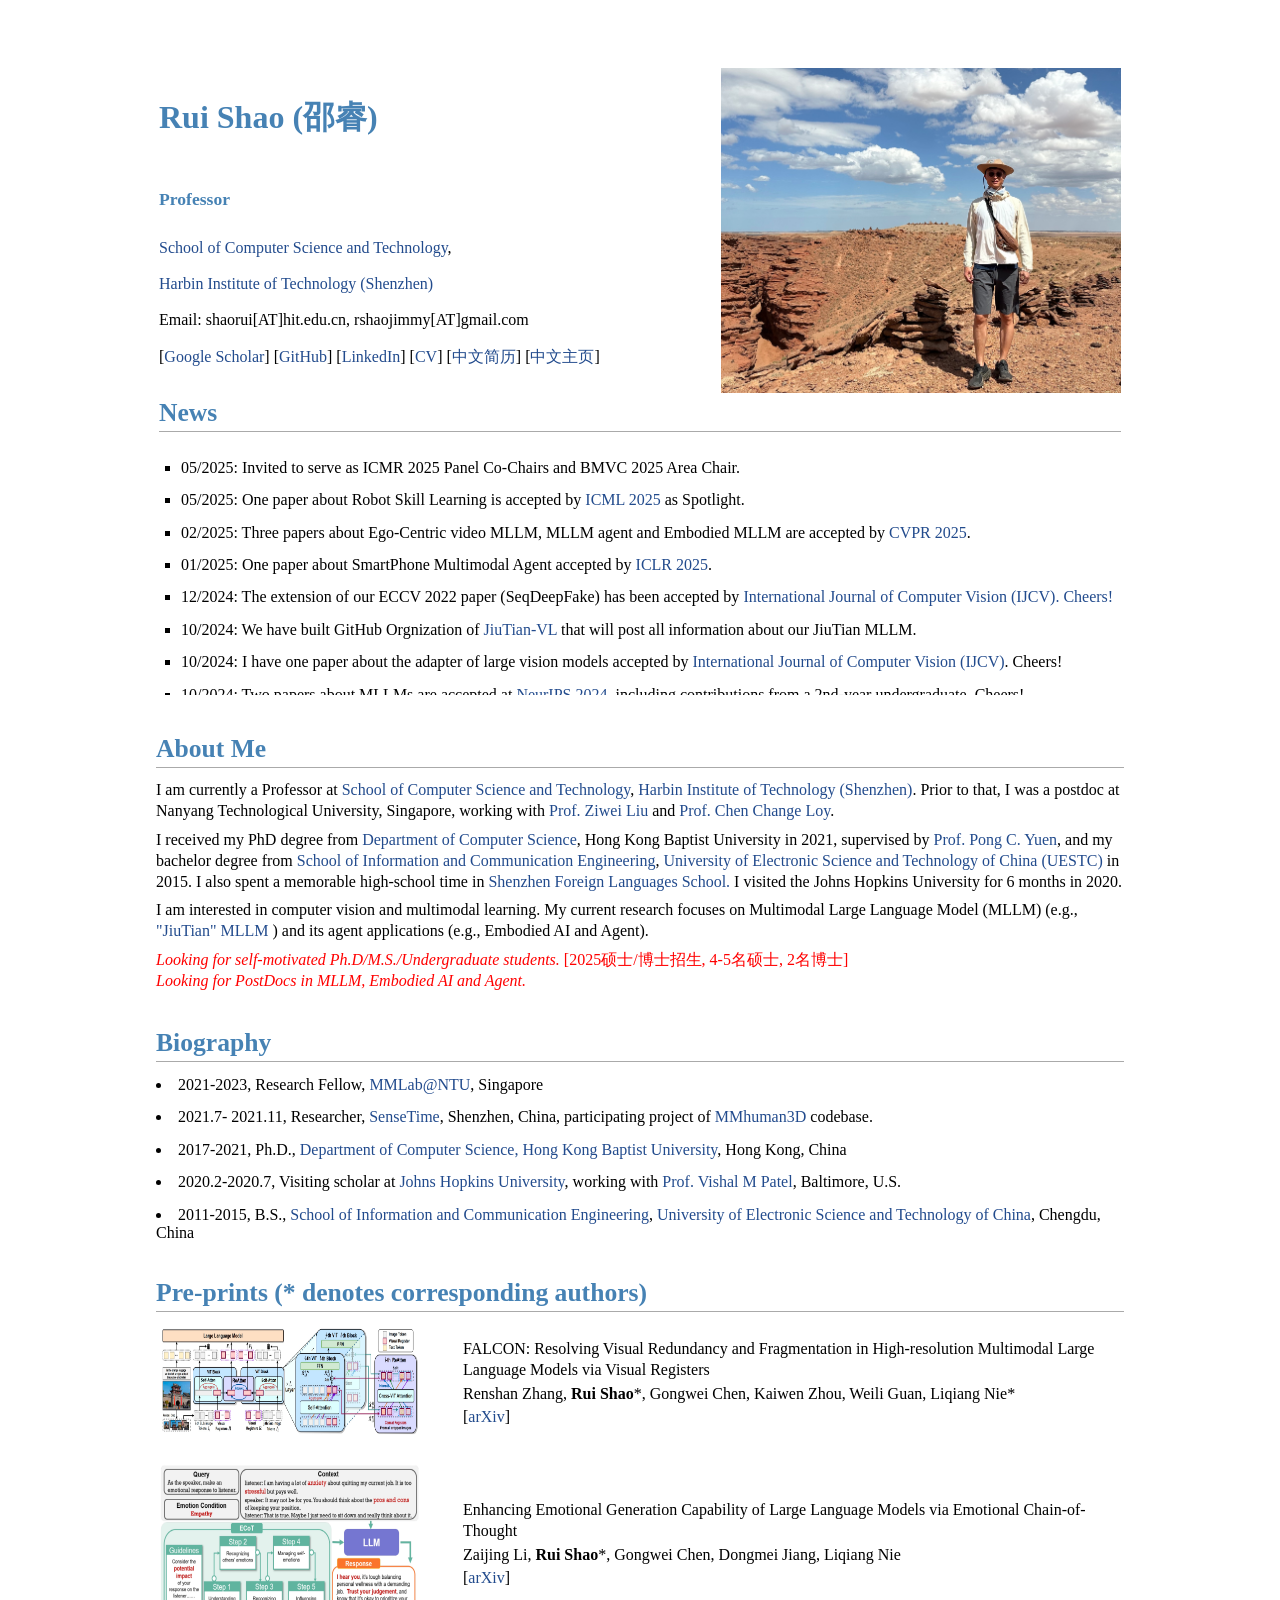
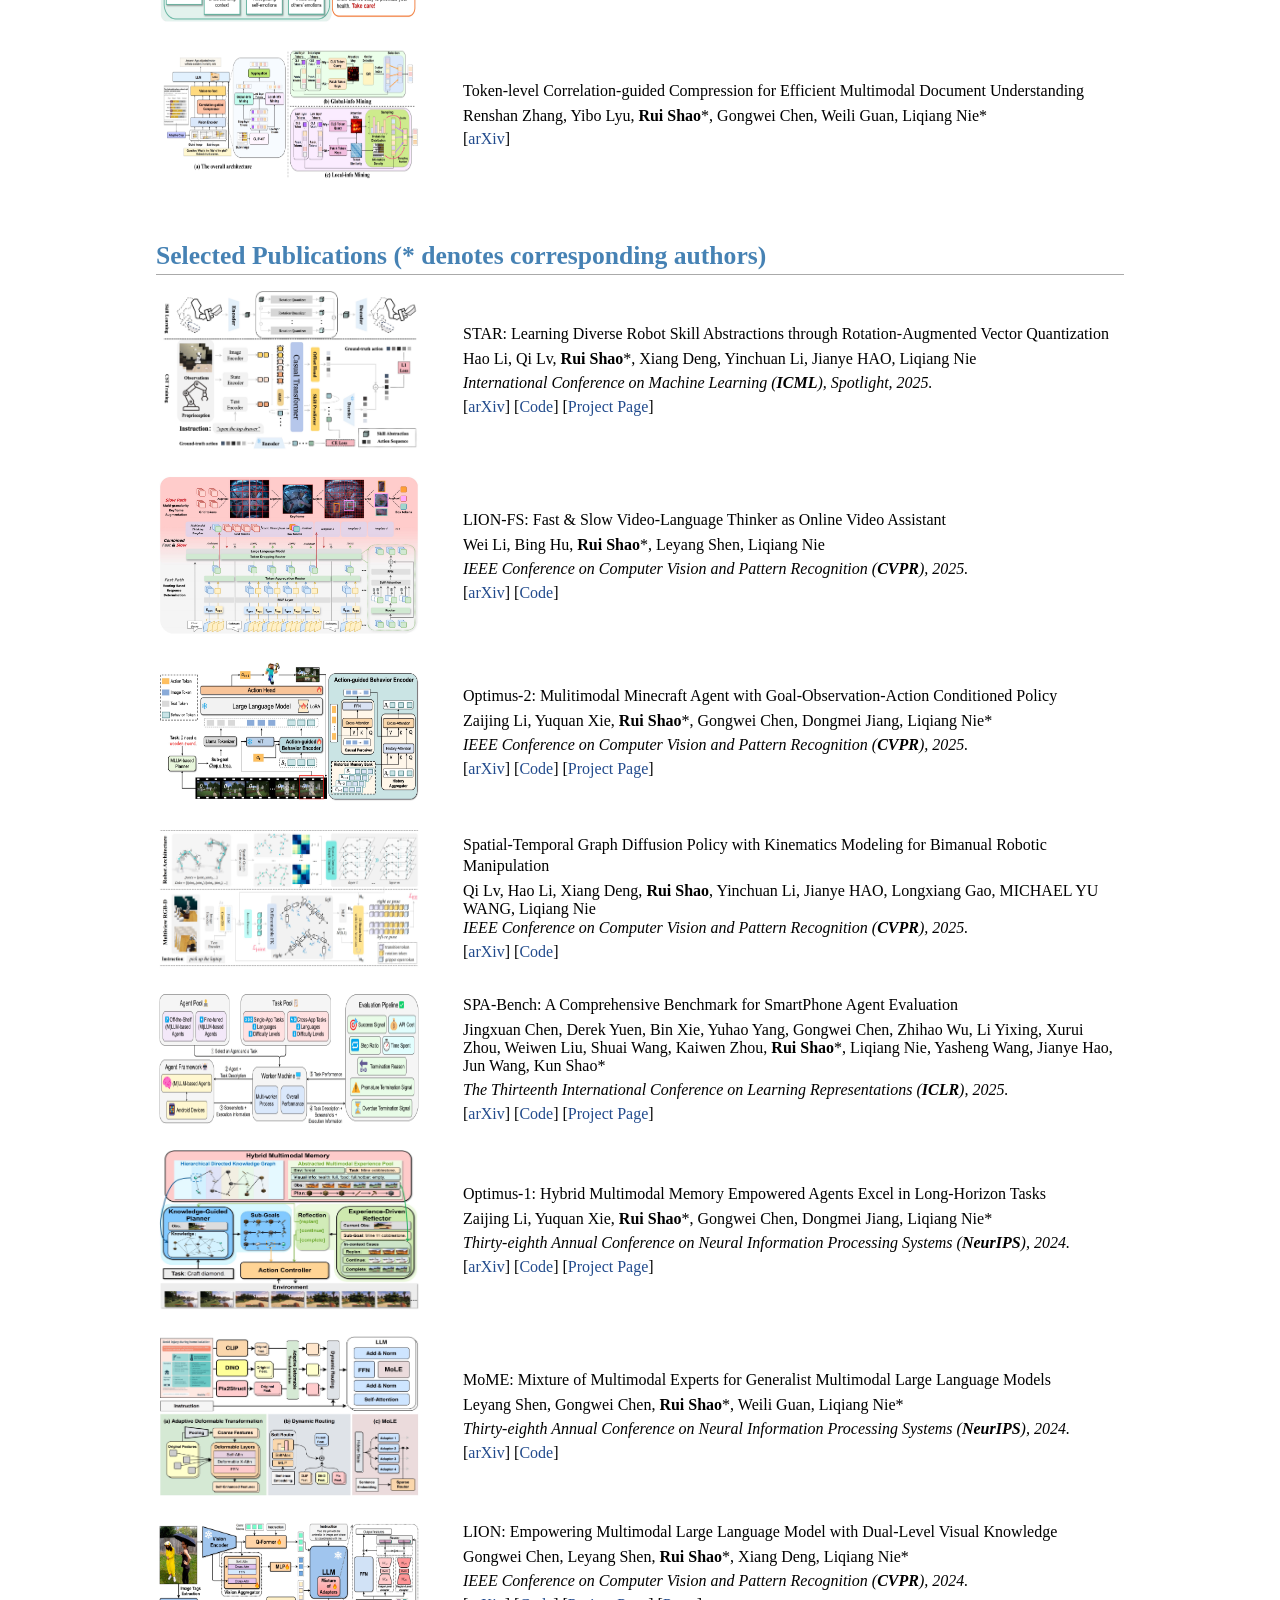
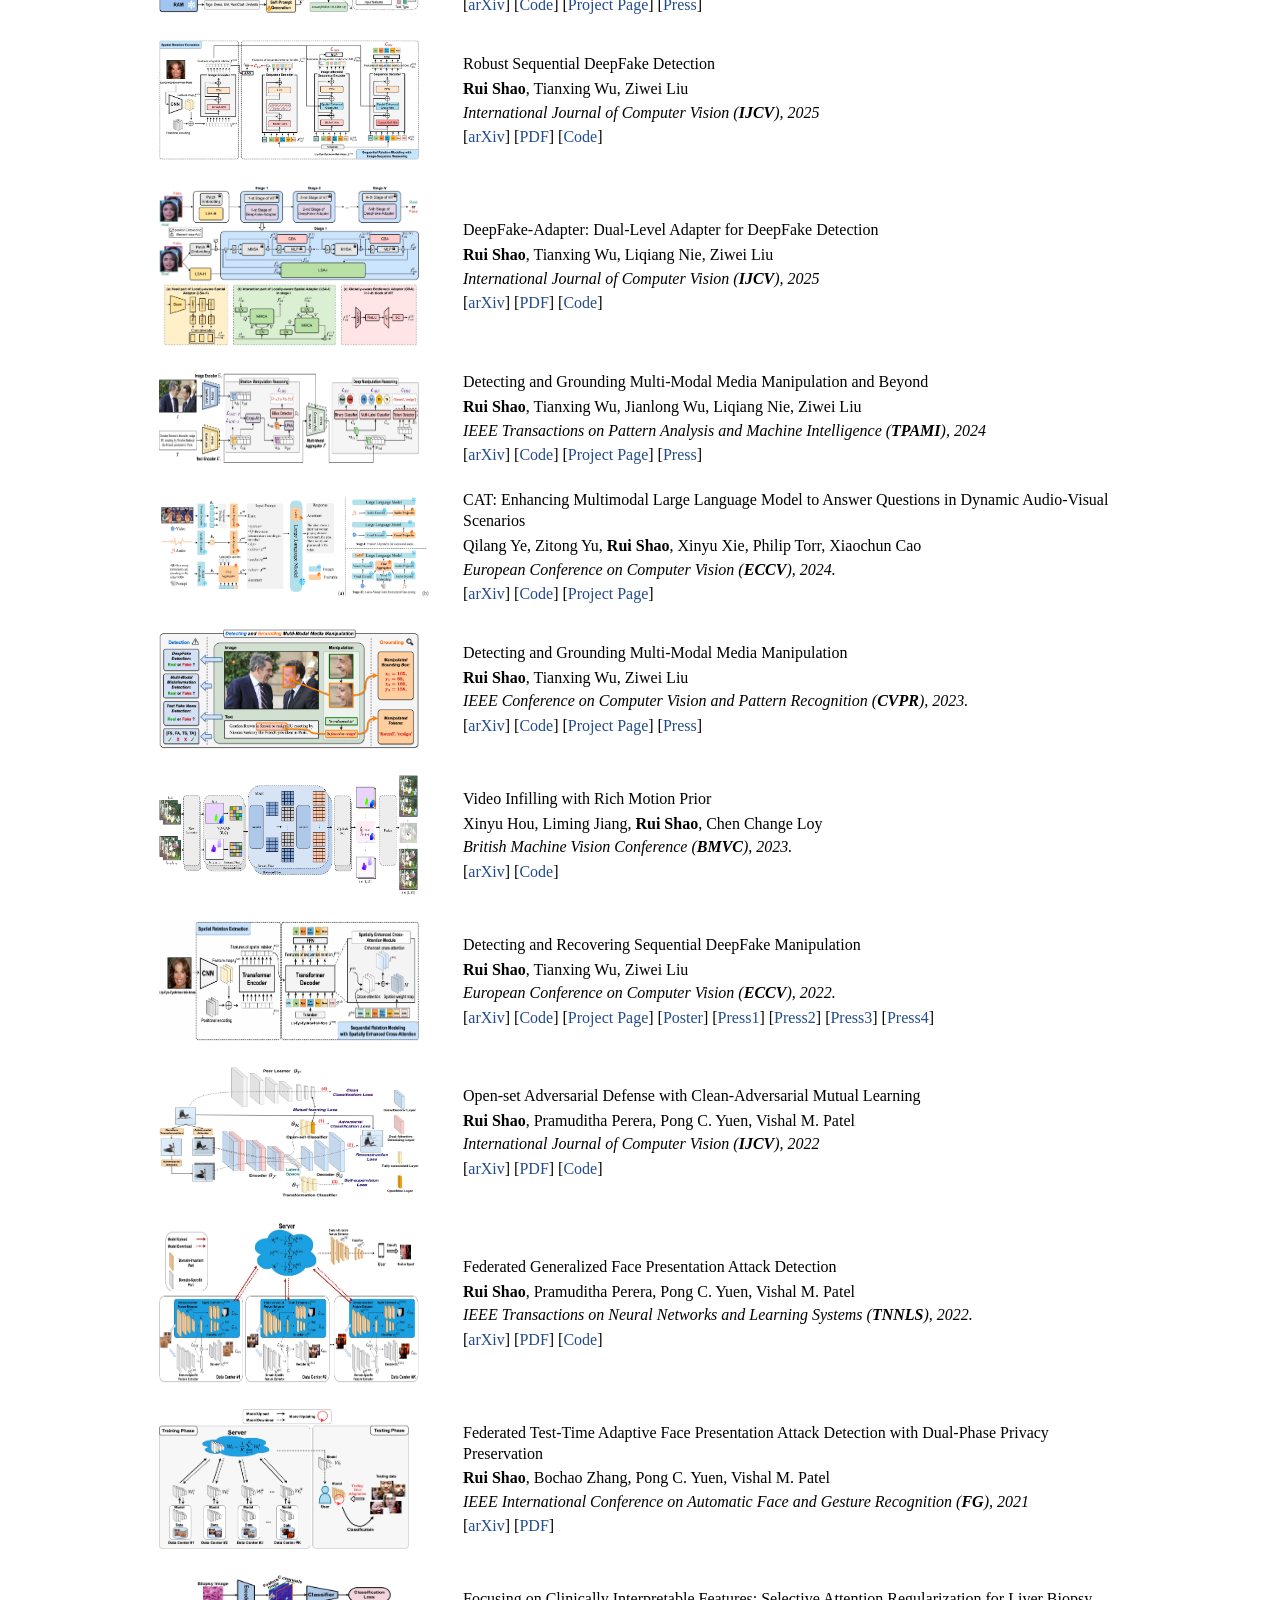
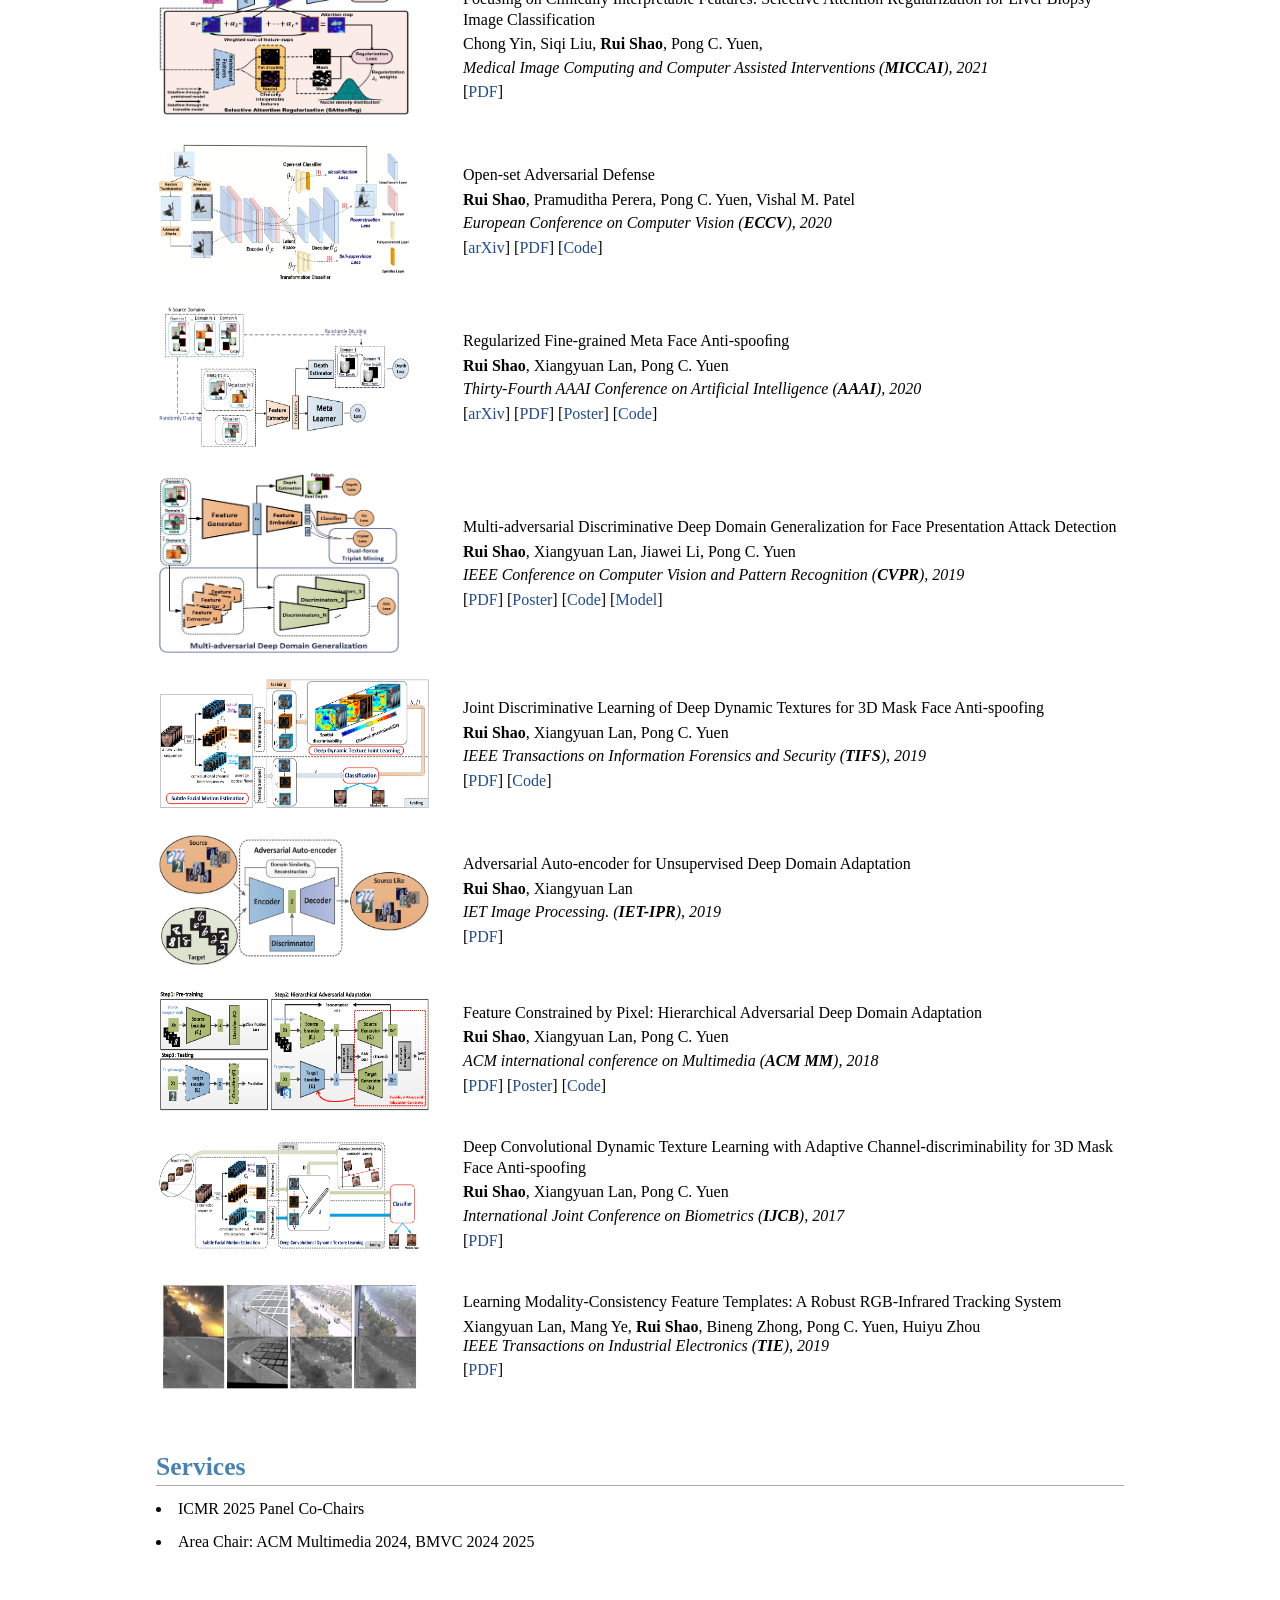
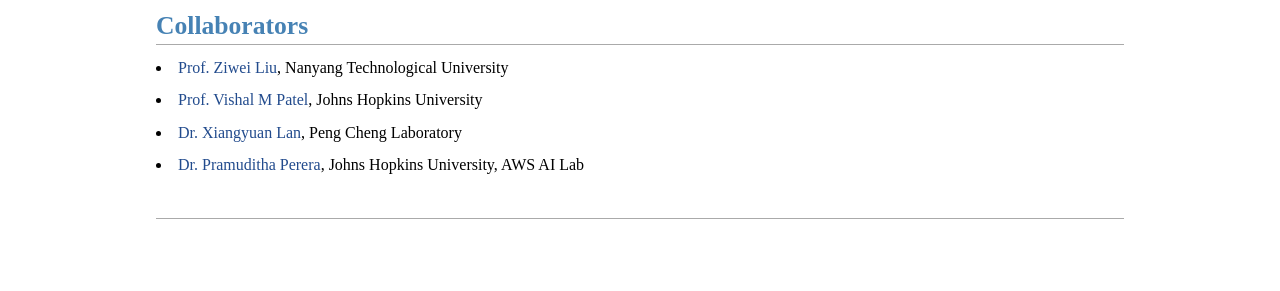
==== commit 7d50eb84: "revise typo" ====
--- a/index.html
+++ b/index.html
@@ -59,7 +59,7 @@
                     <div style="height: 250px; overflow: auto;">
                     <ul style="margin-left:2px; padding-left:20px; margin-top:5px">
                         <li>05/2025: Invited to serve as ICMR 2025 Panel Co-Chairs and BMVC 2025 Area Chair.
-                        <li>05/2025: One paper about Robot Skill Learning is accepted by <a href="https://icml.cc/">ICML 2025 as Spotlight</a>.   
+                        <li>05/2025: One paper about Robot Skill Learning is accepted by <a href="https://icml.cc/">ICML 2025</a> as Spotlight.   
                         <li>02/2025: Three papers about Ego-Centric video MLLM, MLLM agent and Embodied MLLM are accepted by <a href="https://cvpr.thecvf.com/">CVPR 2025</a>.                                                
                         <li>01/2025: One paper about SmartPhone Multimodal Agent accepted by <a href="https://iclr.cc//">ICLR 2025</a>.                        
                         <li>12/2024: The extension of our ECCV 2022 paper (SeqDeepFake) has been accepted by <a href="https://www.springer.com/journal/11263/"> International Journal of Computer Vision (IJCV). Cheers! </a>
@@ -107,11 +107,11 @@
     I received my PhD degree from <a href="http://www.comp.hkbu.edu.hk/v1/"> Department of Computer Science</a>, Hong Kong Baptist University in 2021, supervised by <a href="http://www.comp.hkbu.edu.hk/~pcyuen/"> Prof. Pong C. Yuen</a>, and my bachelor degree from <a href="http://www.sice.uestc.edu.cn/"> School of Information and Communication Engineering</a>, <a href="http://www.uestc.edu.cn/"> University of Electronic Science and Technology of China (UESTC) </a> in 2015. I also spent a memorable high-school time in <a href="http://www.sfls.net.cn/"> Shenzhen Foreign Languages School.</a> I visited the Johns Hopkins University for 6 months in 2020.
 </p> 
 <p>
-    I am interested in computer vision and multimodal learning. My current research focuses on Multimodal Large Language Model (MLLM) (e.g., <a href="https://github.com/rshaojimmy/JiuTian"> "JiuTian" MLLM </a>) and its agent applications (e.g., Embodied Agent and GUI Agent).
+    I am interested in computer vision and multimodal learning. My current research focuses on Multimodal Large Language Model (MLLM) (e.g., <a href="https://github.com/rshaojimmy/JiuTian"> "JiuTian" MLLM </a>) and its agent applications (e.g., Embodied AI and Agent).
     <p>
-        <font color="red"><i>Looking for self-motivated Ph.D/M.S./Undergraduate students. </i>[2024硕士/博士招生, 4-5名硕士, 2名博士]</font>
+        <font color="red"><i>Looking for self-motivated Ph.D/M.S./Undergraduate students. </i>[2025硕士/博士招生, 4-5名硕士, 2名博士]</font>
         <br>
-        <font color="red"><i>Looking for PostDocs in computer vision and MLLM.</i></font>
+        <font color="red"><i>Looking for PostDocs in MLLM, Embodied AI and Agent.</i></font>
     </p>
     
     <!-- I am interested in Robustness (e.g., Fake News Detection, DeepFake Detection, Face Anti-spoofing, Adversarial Attacks/Defense) and Generalization (e.g., Domain Adaptation/Generalization, Meta Learning, and Federated Learning) of Computer Vision and Machine Learning.</p><br>  -->
@@ -187,7 +187,7 @@
             <td>
         <p> STAR: Learning Diverse Robot Skill Abstractions through Rotation-Augmented Vector Quantization </a></p>
         Hao Li, Qi Lv, <b>Rui Shao</b>*, Xiang Deng, Yinchuan Li, Jianye HAO, Liqiang Nie</p>
-        <p><i>International Conference on Machine Learning (ICML) (<b>ICML</b>), Spotlight, 2025. </i></p>
+        <p><i>International Conference on Machine Learning (<b>ICML</b>), Spotlight, 2025. </i></p>
         [<a href="">arXiv</a>]
         [<a href="">Code</a>]
         [<a href="">Project Page</a>]
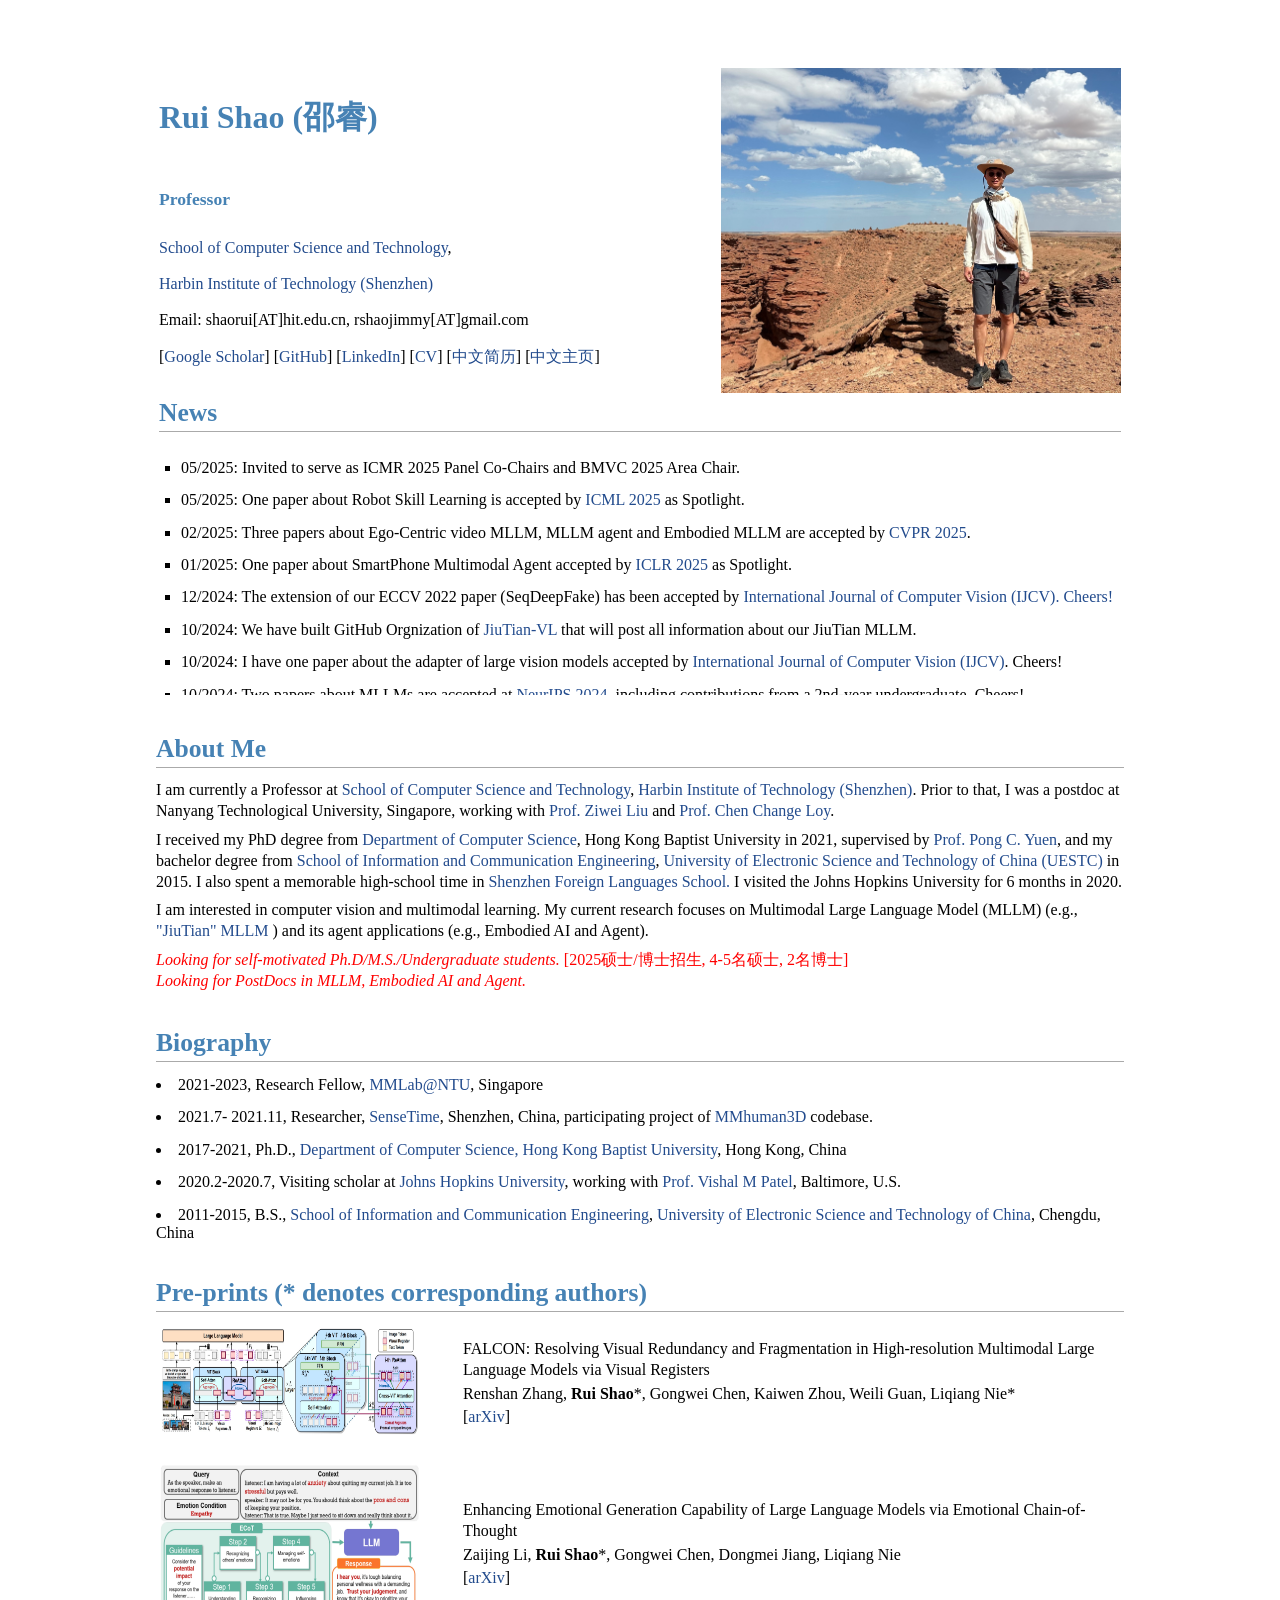
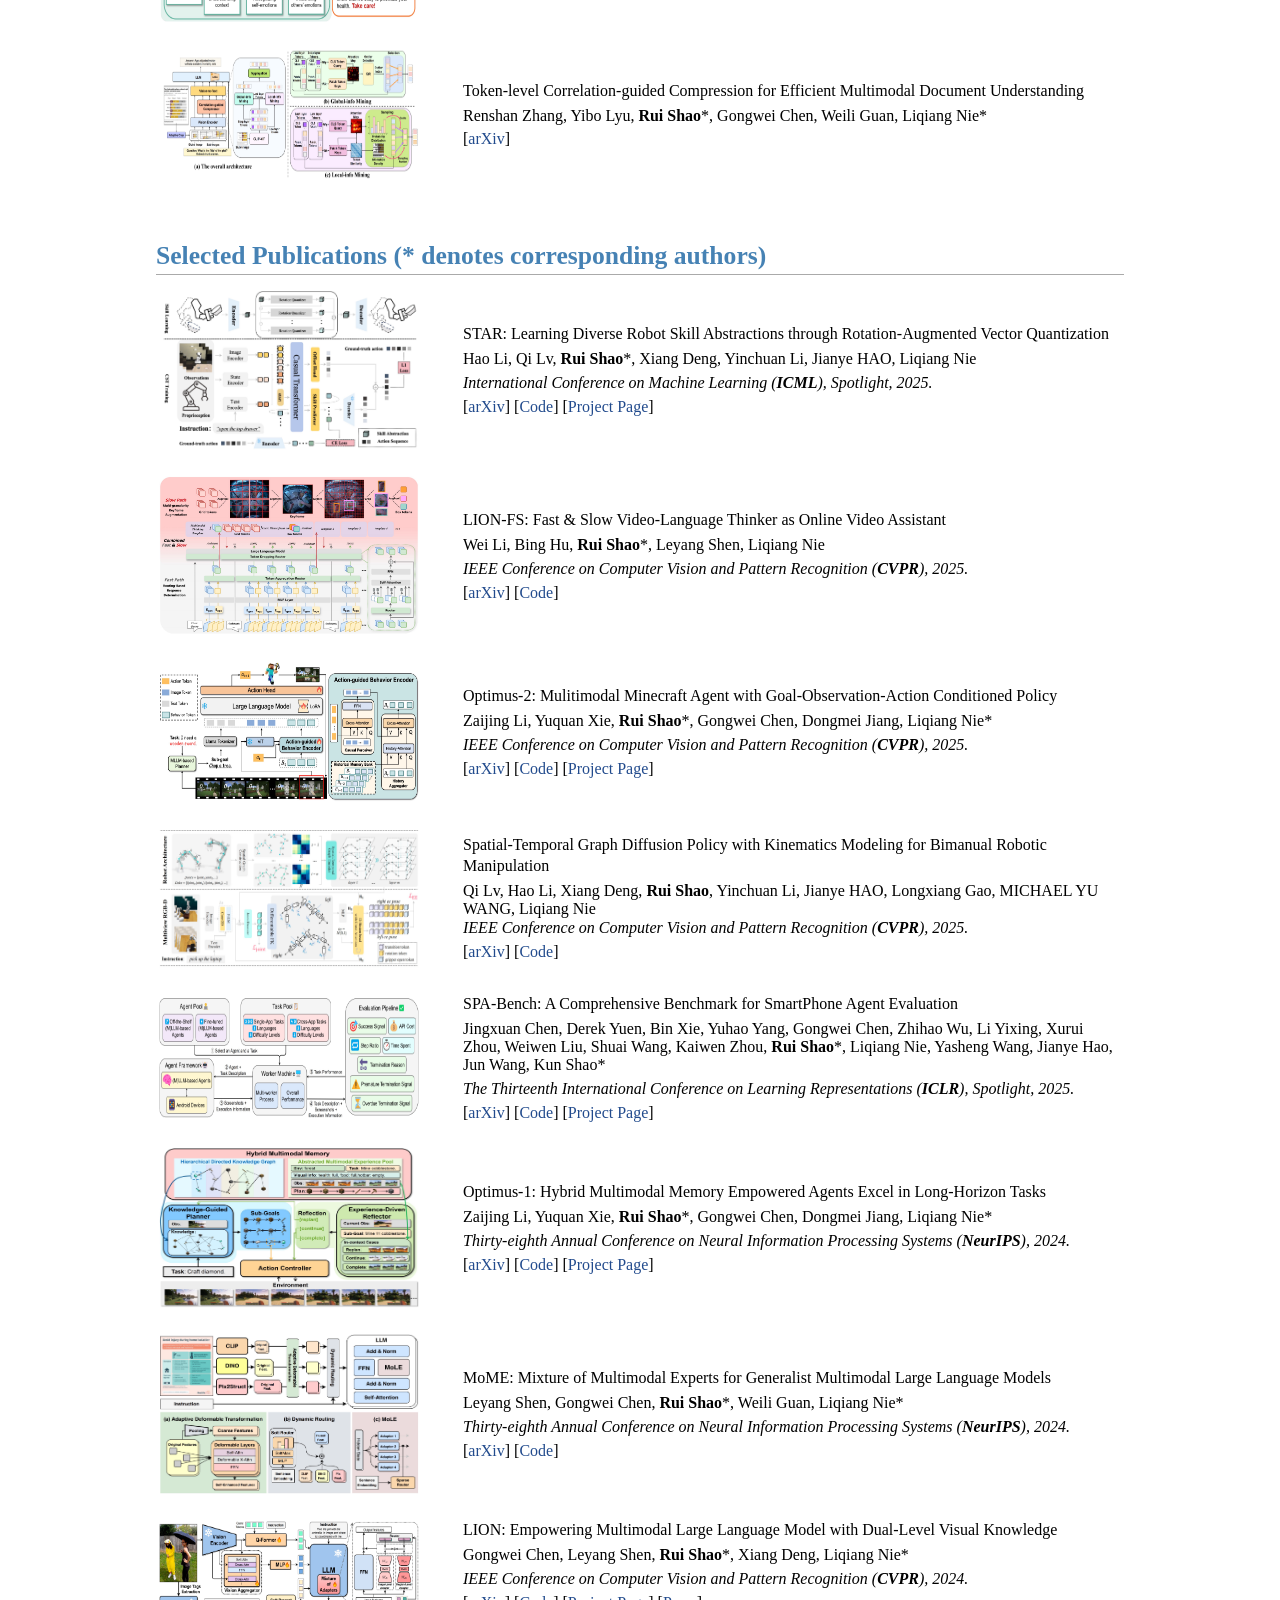
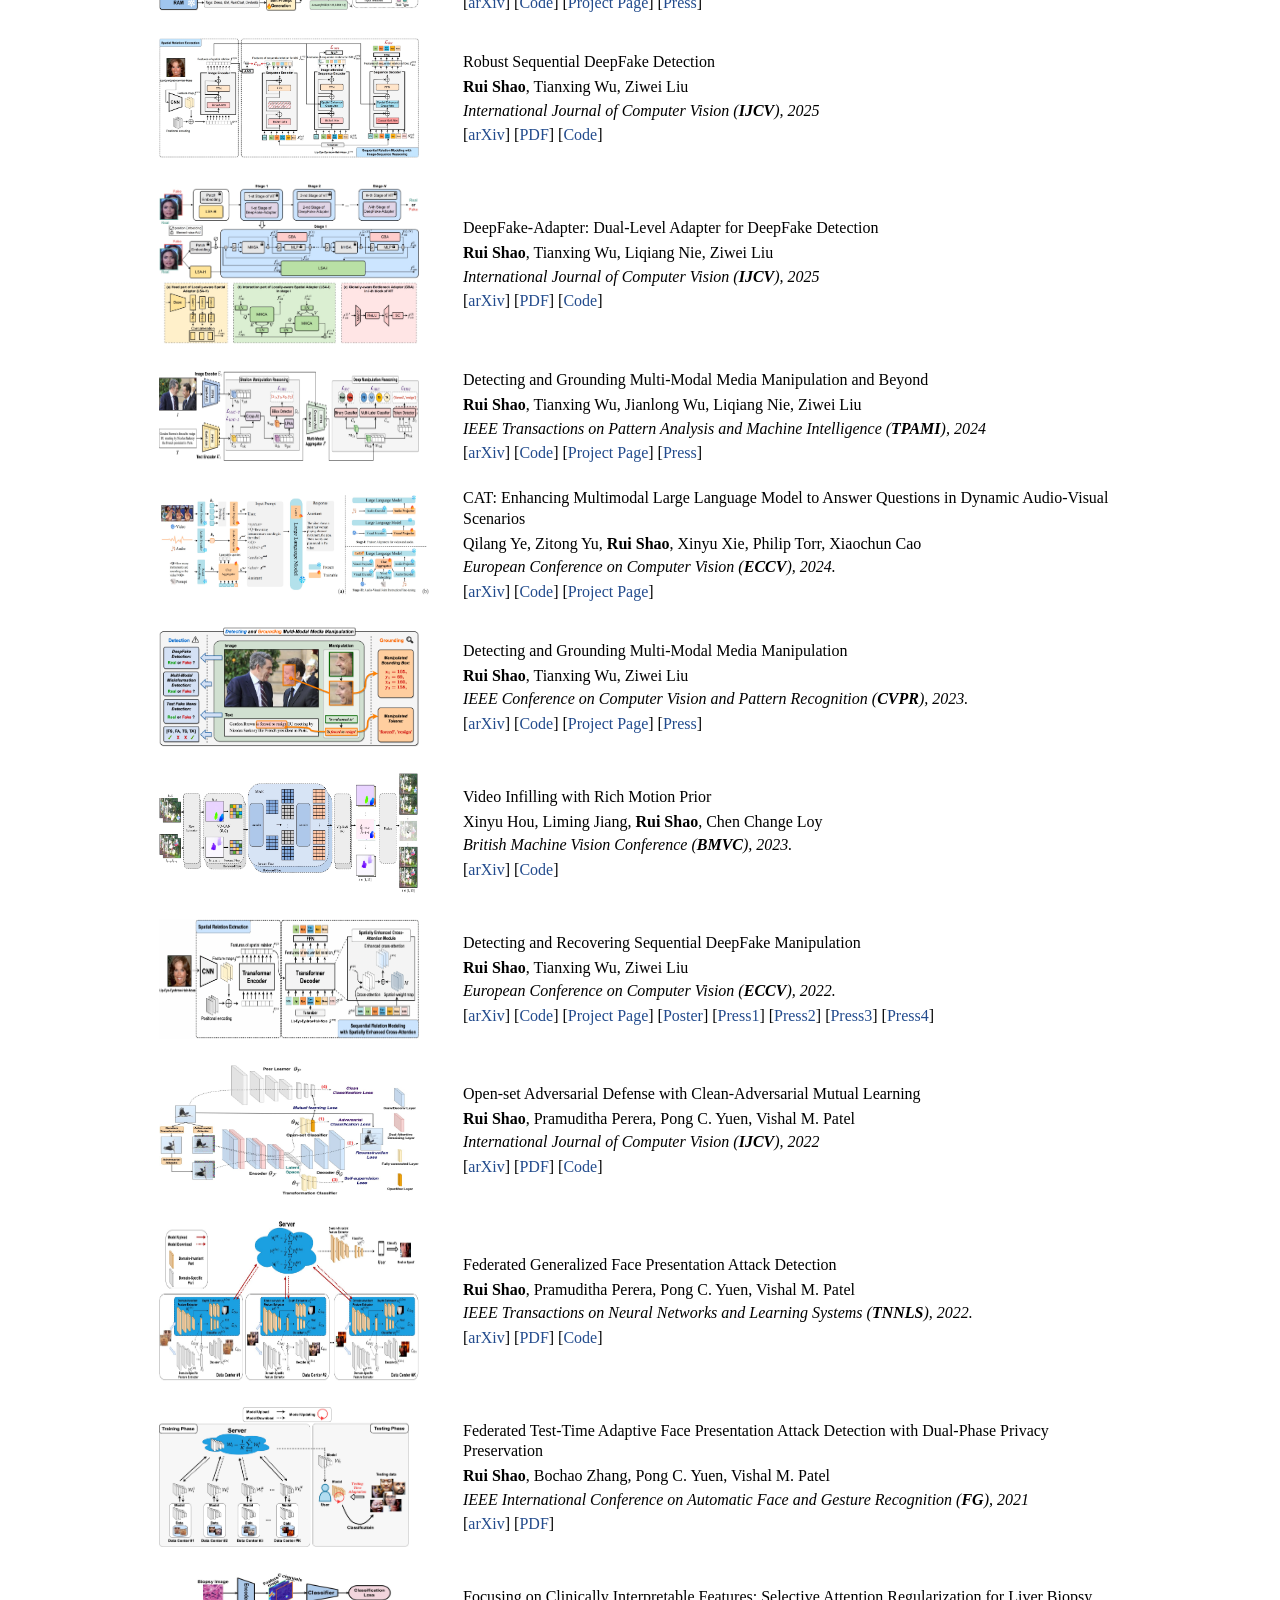
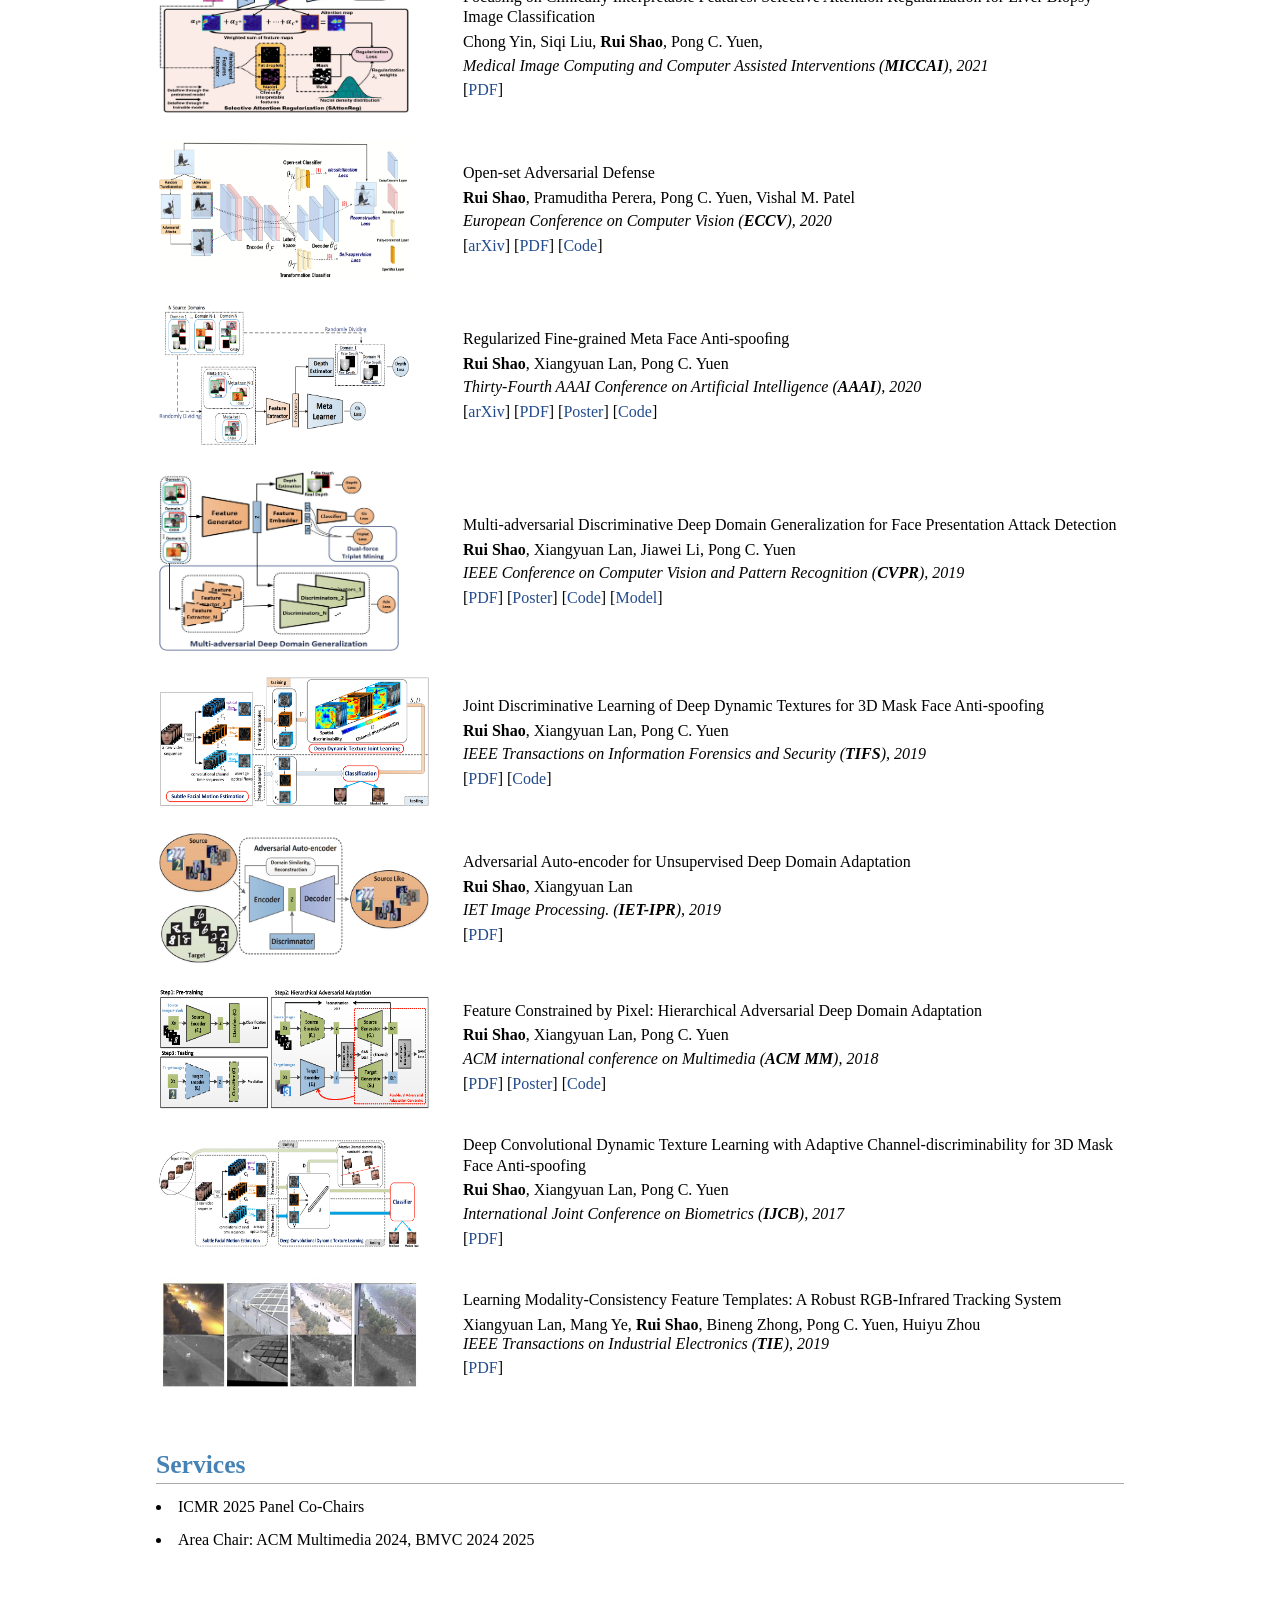
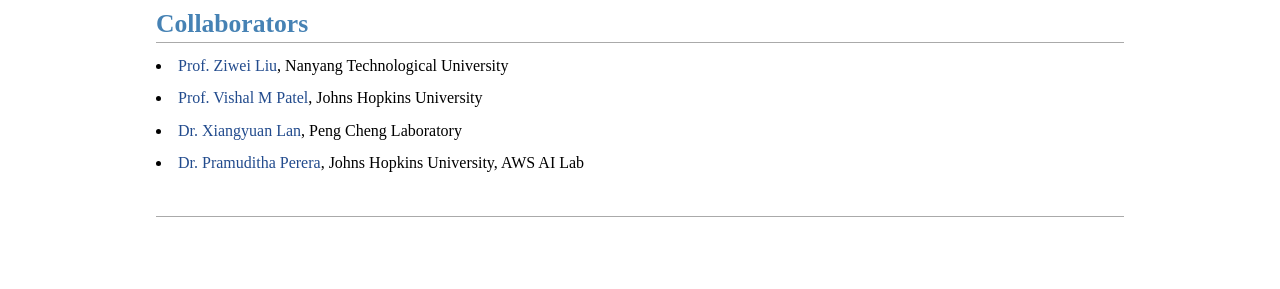
==== commit 67ed0d38: "update iclr" ====
--- a/index.html
+++ b/index.html
@@ -61,7 +61,7 @@
                         <li>05/2025: Invited to serve as ICMR 2025 Panel Co-Chairs and BMVC 2025 Area Chair.
                         <li>05/2025: One paper about Robot Skill Learning is accepted by <a href="https://icml.cc/">ICML 2025</a> as Spotlight.   
                         <li>02/2025: Three papers about Ego-Centric video MLLM, MLLM agent and Embodied MLLM are accepted by <a href="https://cvpr.thecvf.com/">CVPR 2025</a>.                                                
-                        <li>01/2025: One paper about SmartPhone Multimodal Agent accepted by <a href="https://iclr.cc//">ICLR 2025</a>.                        
+                        <li>01/2025: One paper about SmartPhone Multimodal Agent accepted by <a href="https://iclr.cc//">ICLR 2025</a> as Spotlight.                        
                         <li>12/2024: The extension of our ECCV 2022 paper (SeqDeepFake) has been accepted by <a href="https://www.springer.com/journal/11263/"> International Journal of Computer Vision (IJCV). Cheers! </a>
                         <li>10/2024: We have built GitHub Orgnization of <a href="https://github.com/JiuTian-VL">JiuTian-VL</a> that will post all information about our JiuTian MLLM.
                         <li>10/2024: I have one paper about the adapter of large vision models accepted by <a href="https://www.springer.com/journal/11263/"> International Journal of Computer Vision (IJCV)</a>. Cheers!
@@ -236,12 +236,12 @@
 
     <tr>    
         <td width="300">
-            <img src="./linkfile/ICLR2025/spa-bench.jpg" width="260px" height="130px">
+            <img src="./linkfile/ICLR2025/spa-bench.jpg" width="260px" height="120px">
             </td>
             <td>
         <p> SPA-Bench: A Comprehensive Benchmark for SmartPhone Agent Evaluation </a></p>
         Jingxuan Chen, Derek Yuen, Bin Xie, Yuhao Yang, Gongwei Chen, Zhihao Wu, Li Yixing, Xurui Zhou, Weiwen Liu, Shuai Wang, Kaiwen Zhou, <b>Rui Shao</b>*, Liqiang Nie, Yasheng Wang, Jianye Hao, Jun Wang, Kun Shao*</p>
-        <p><i>The Thirteenth International Conference on Learning Representations (<b>ICLR</b>), 2025. </i></p>
+        <p><i>The Thirteenth International Conference on Learning Representations (<b>ICLR</b>), Spotlight, 2025. </i></p>
         [<a href="https://arxiv.org/pdf/2410.15164">arXiv</a>]
         [<a href="https://github.com/ai-agents-2030/SPA-Bench">Code</a>]
         [<a href="https://ai-agents-2030.github.io/SPA-Bench//">Project Page</a>]
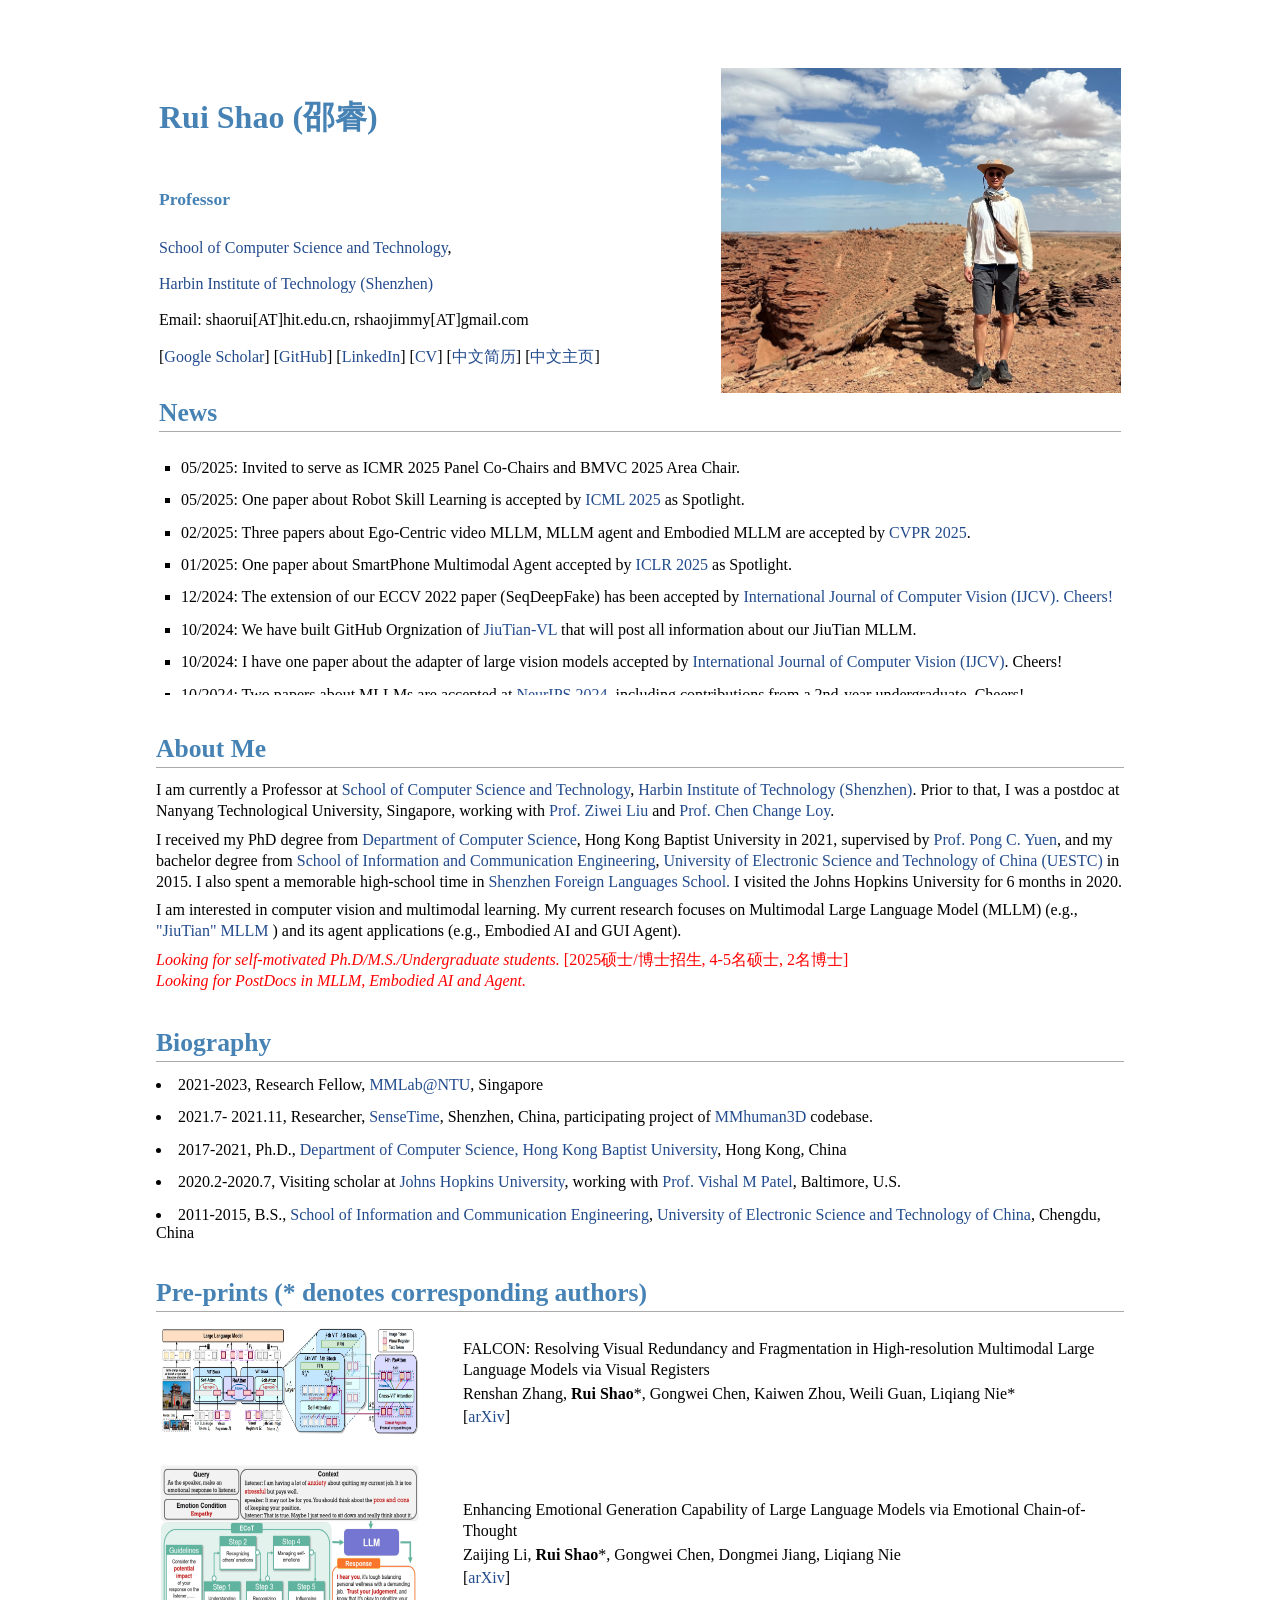
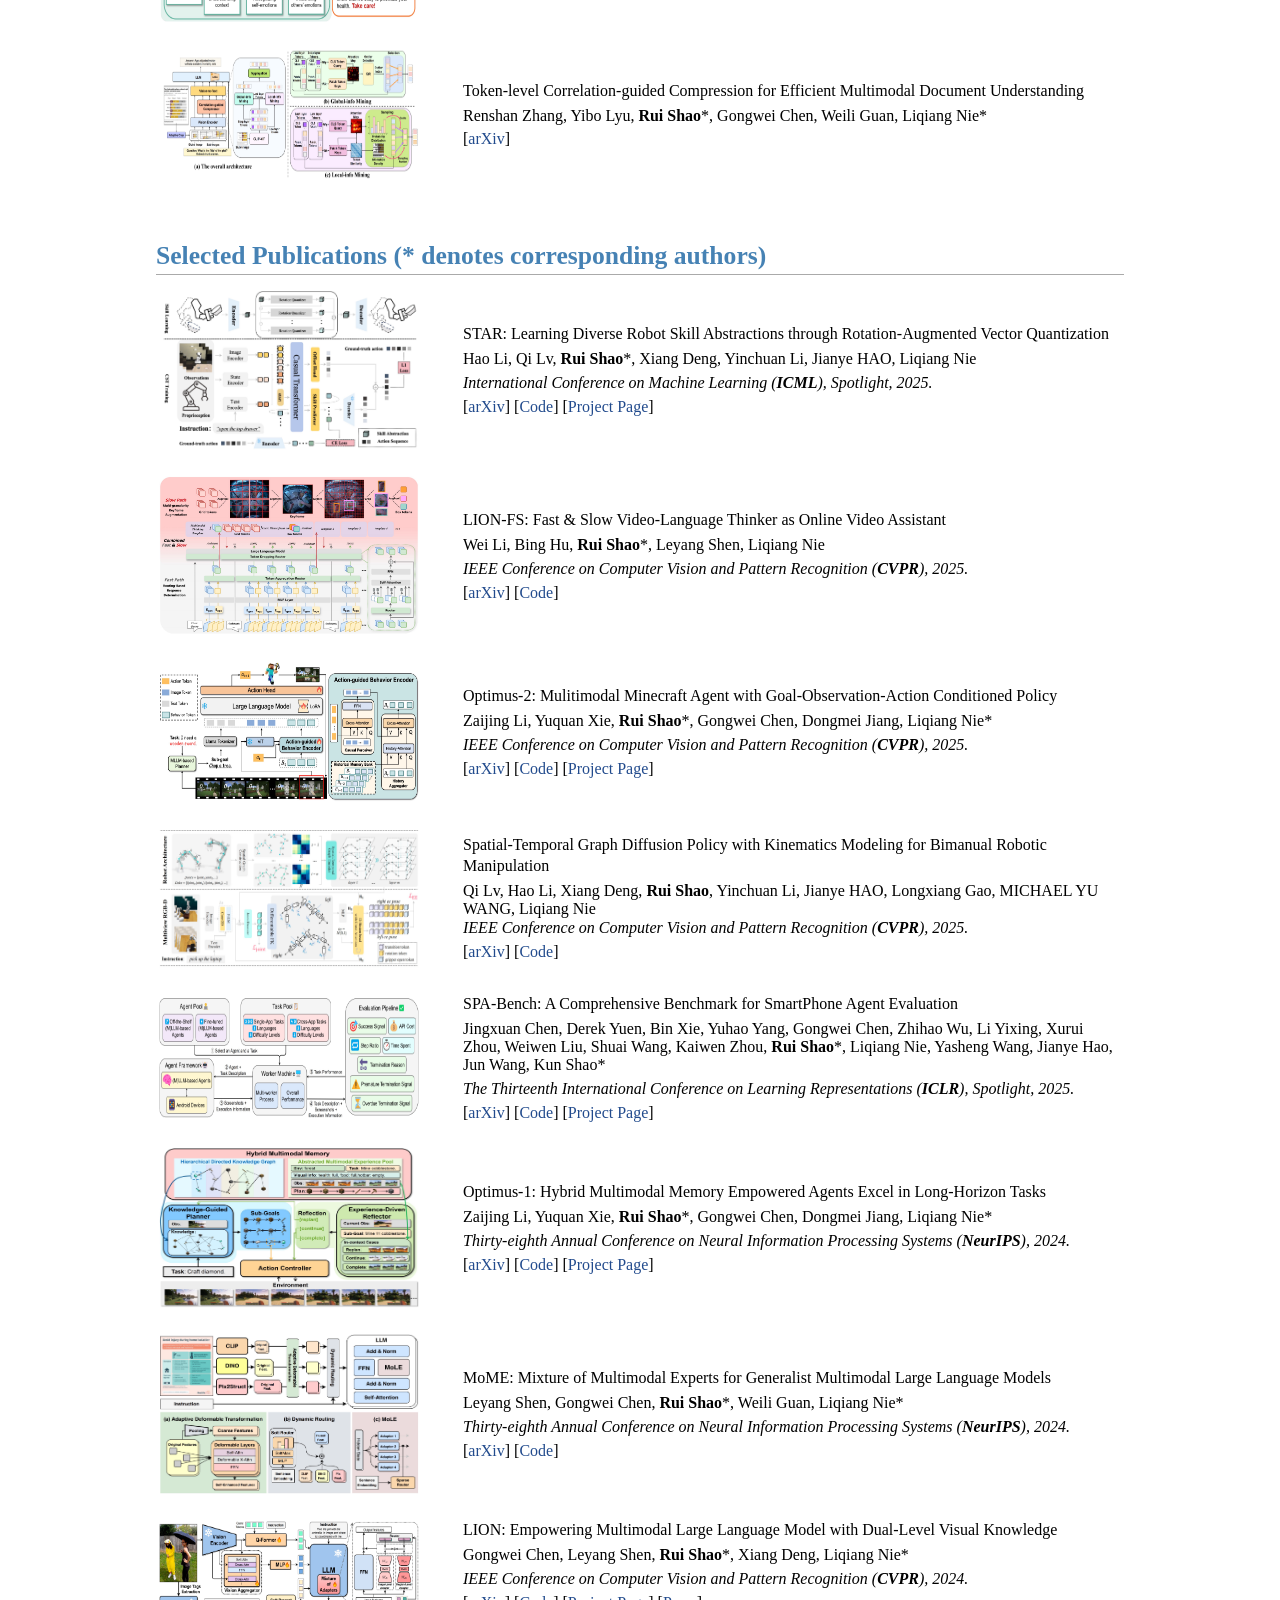
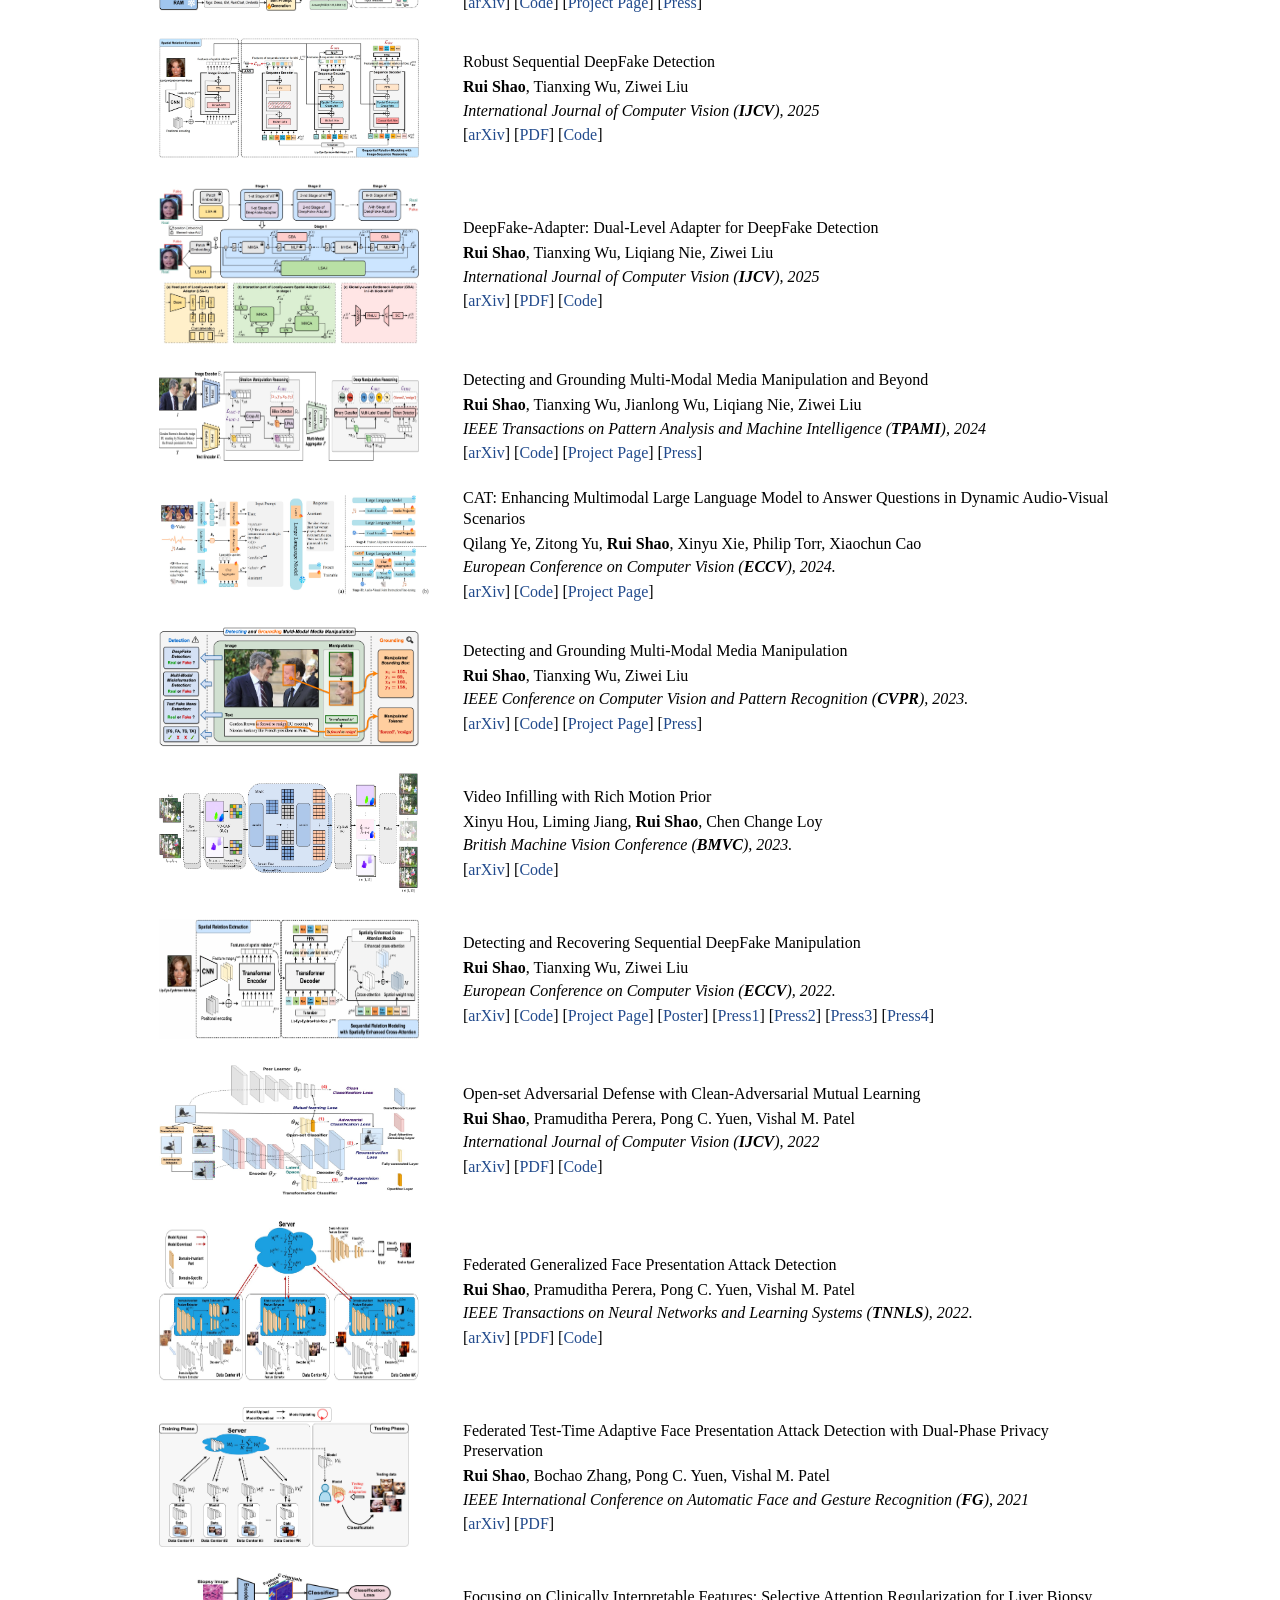
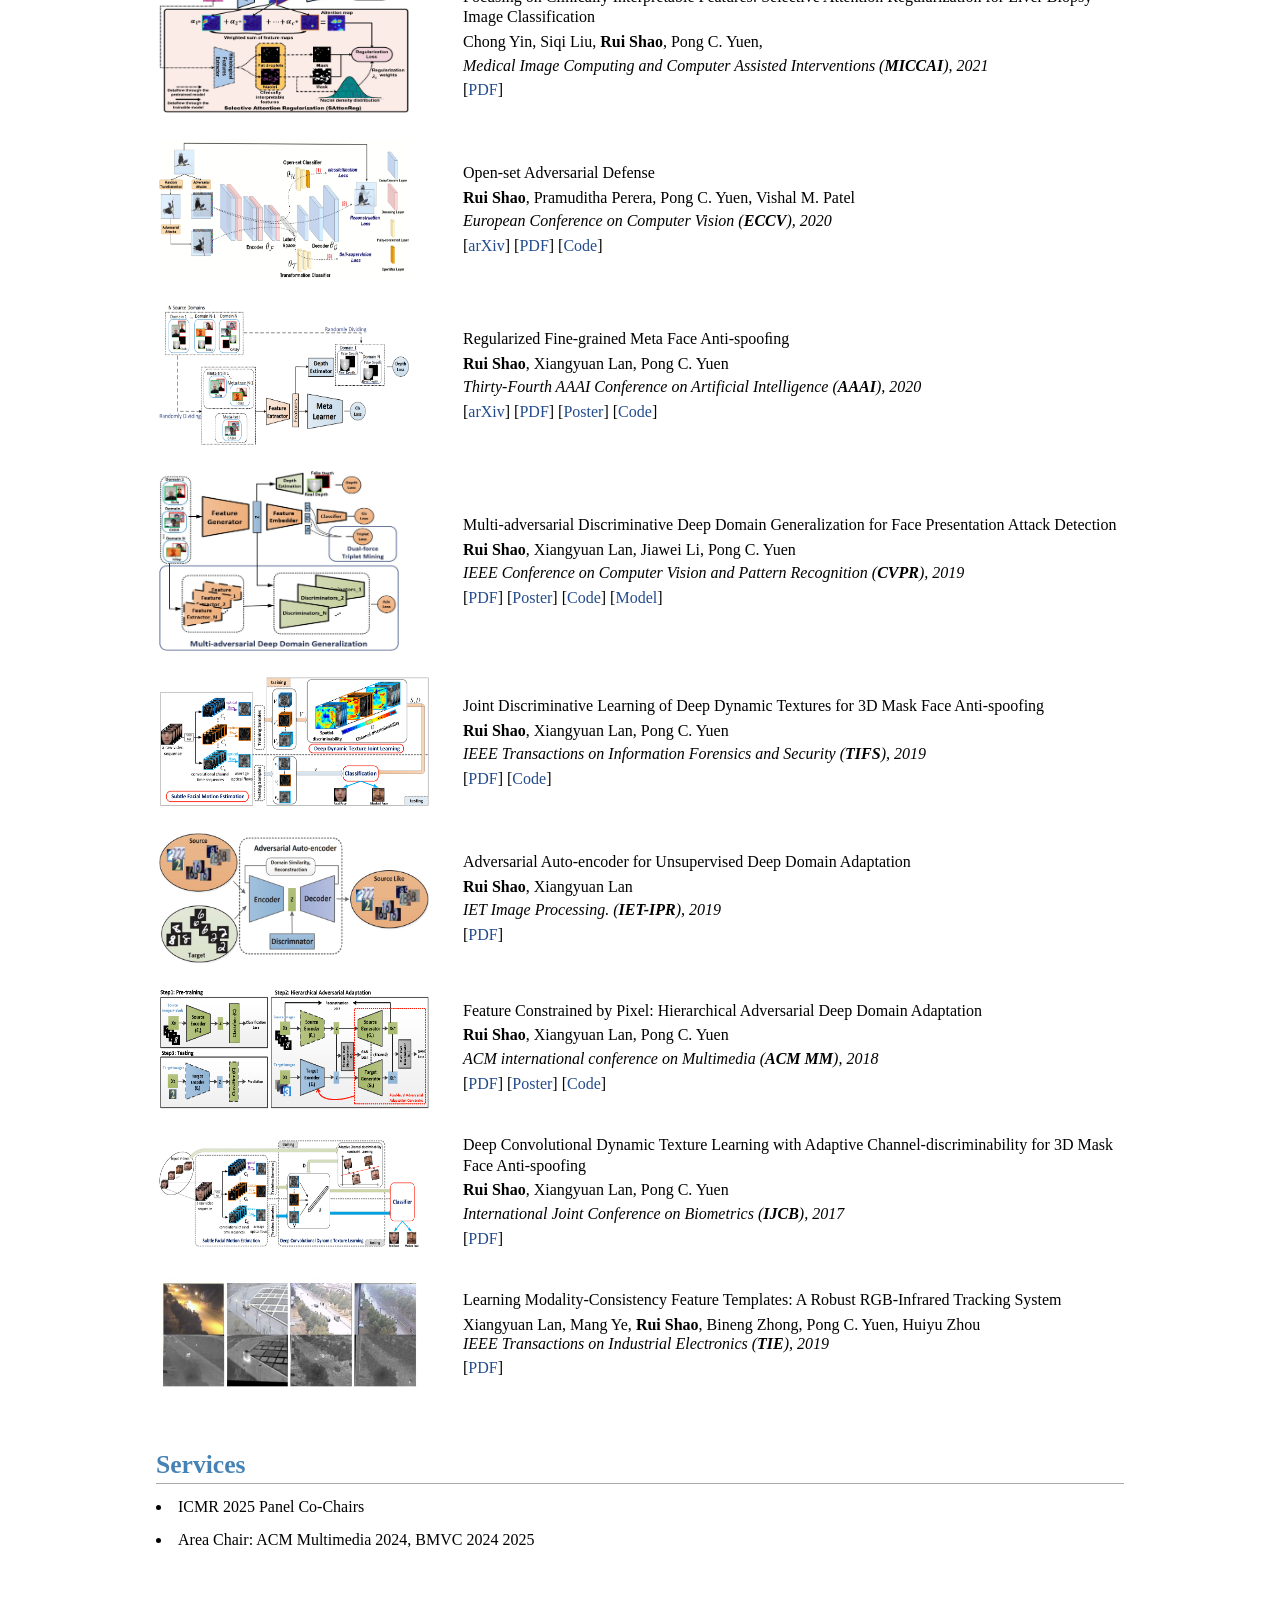
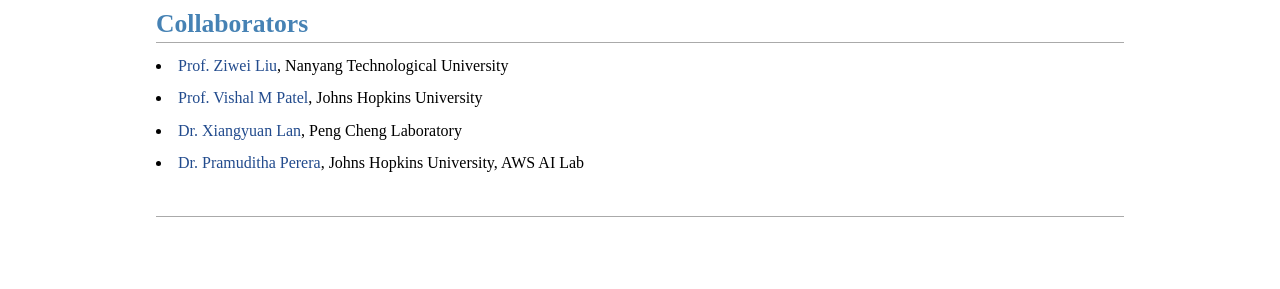
==== commit 15c93de9: "update JT org" ====
--- a/index.html
+++ b/index.html
@@ -107,7 +107,7 @@
     I received my PhD degree from <a href="http://www.comp.hkbu.edu.hk/v1/"> Department of Computer Science</a>, Hong Kong Baptist University in 2021, supervised by <a href="http://www.comp.hkbu.edu.hk/~pcyuen/"> Prof. Pong C. Yuen</a>, and my bachelor degree from <a href="http://www.sice.uestc.edu.cn/"> School of Information and Communication Engineering</a>, <a href="http://www.uestc.edu.cn/"> University of Electronic Science and Technology of China (UESTC) </a> in 2015. I also spent a memorable high-school time in <a href="http://www.sfls.net.cn/"> Shenzhen Foreign Languages School.</a> I visited the Johns Hopkins University for 6 months in 2020.
 </p> 
 <p>
-    I am interested in computer vision and multimodal learning. My current research focuses on Multimodal Large Language Model (MLLM) (e.g., <a href="https://github.com/rshaojimmy/JiuTian"> "JiuTian" MLLM </a>) and its agent applications (e.g., Embodied AI and Agent).
+    I am interested in computer vision and multimodal learning. My current research focuses on Multimodal Large Language Model (MLLM) (e.g., <a href="https://github.com/JiuTian-VL"> "JiuTian" MLLM </a>) and its agent applications (e.g., Embodied AI and GUI Agent).
     <p>
         <font color="red"><i>Looking for self-motivated Ph.D/M.S./Undergraduate students. </i>[2025硕士/博士招生, 4-5名硕士, 2名博士]</font>
         <br>
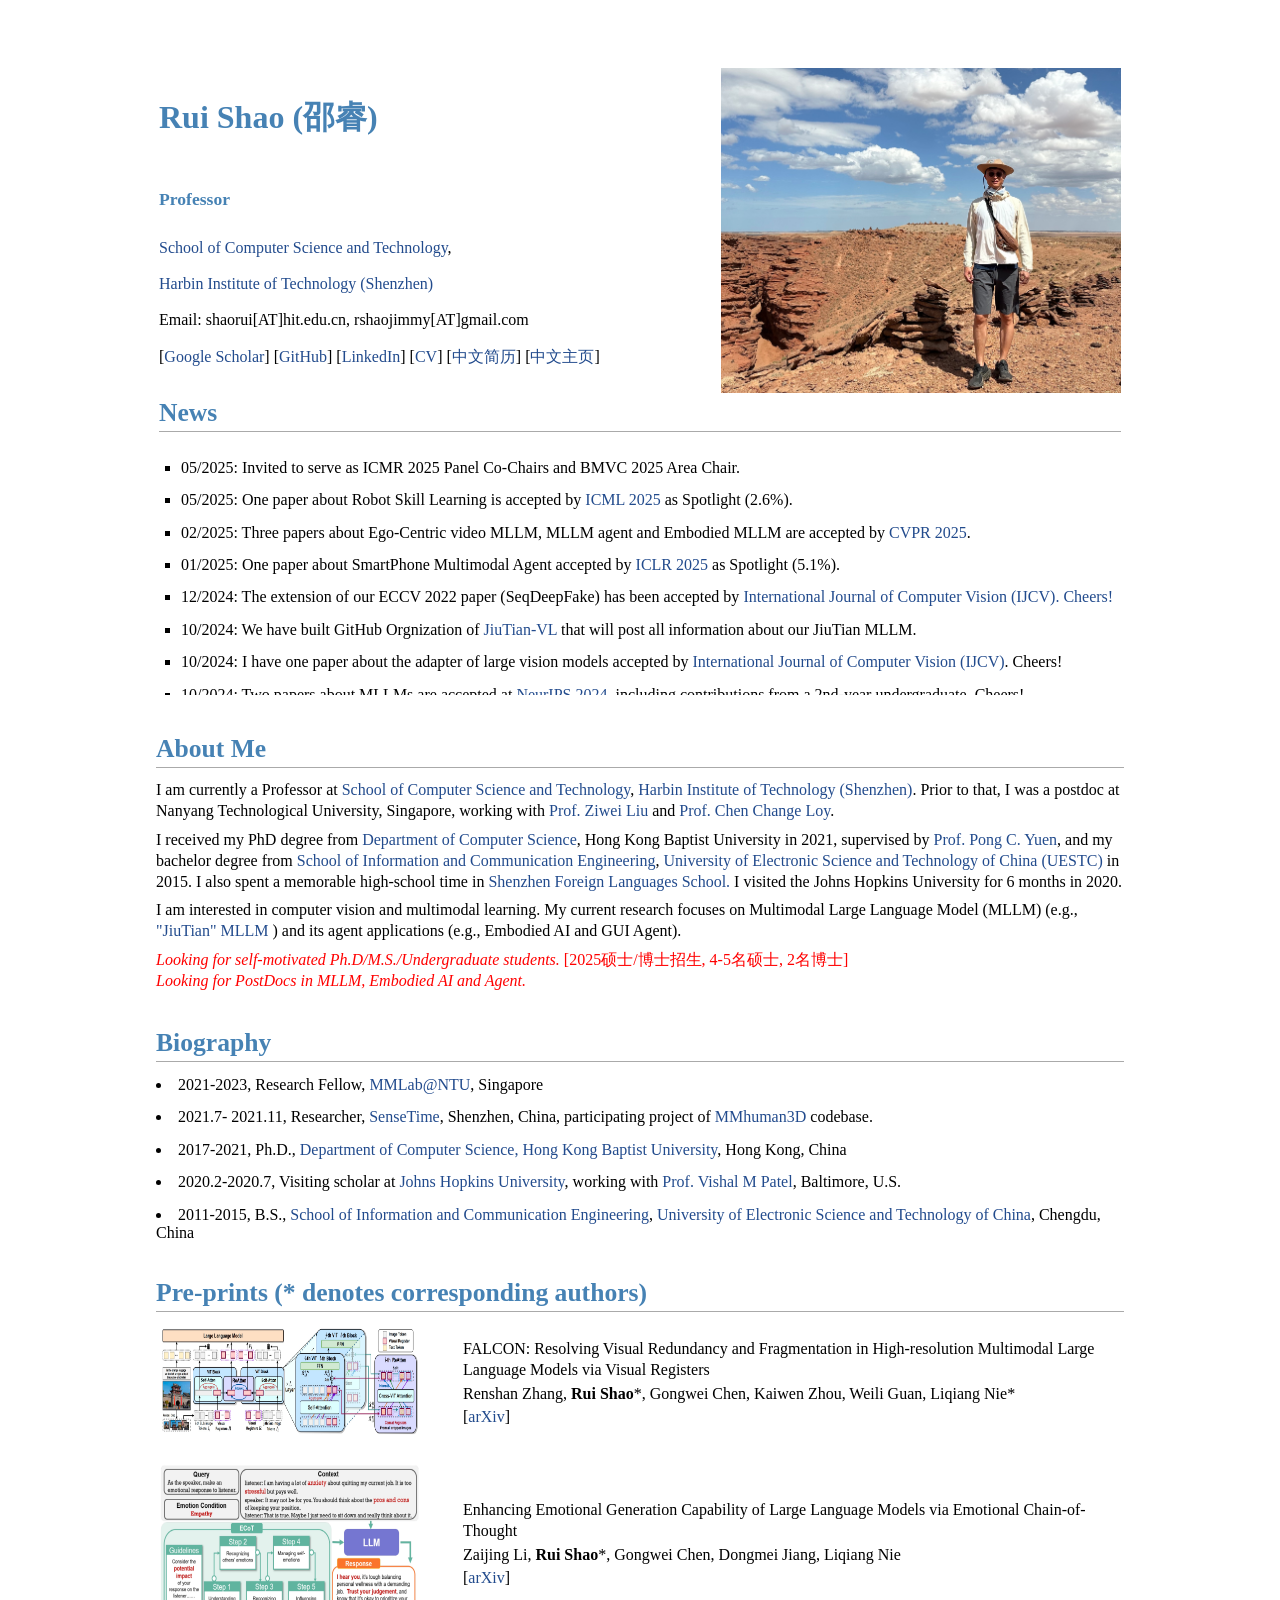
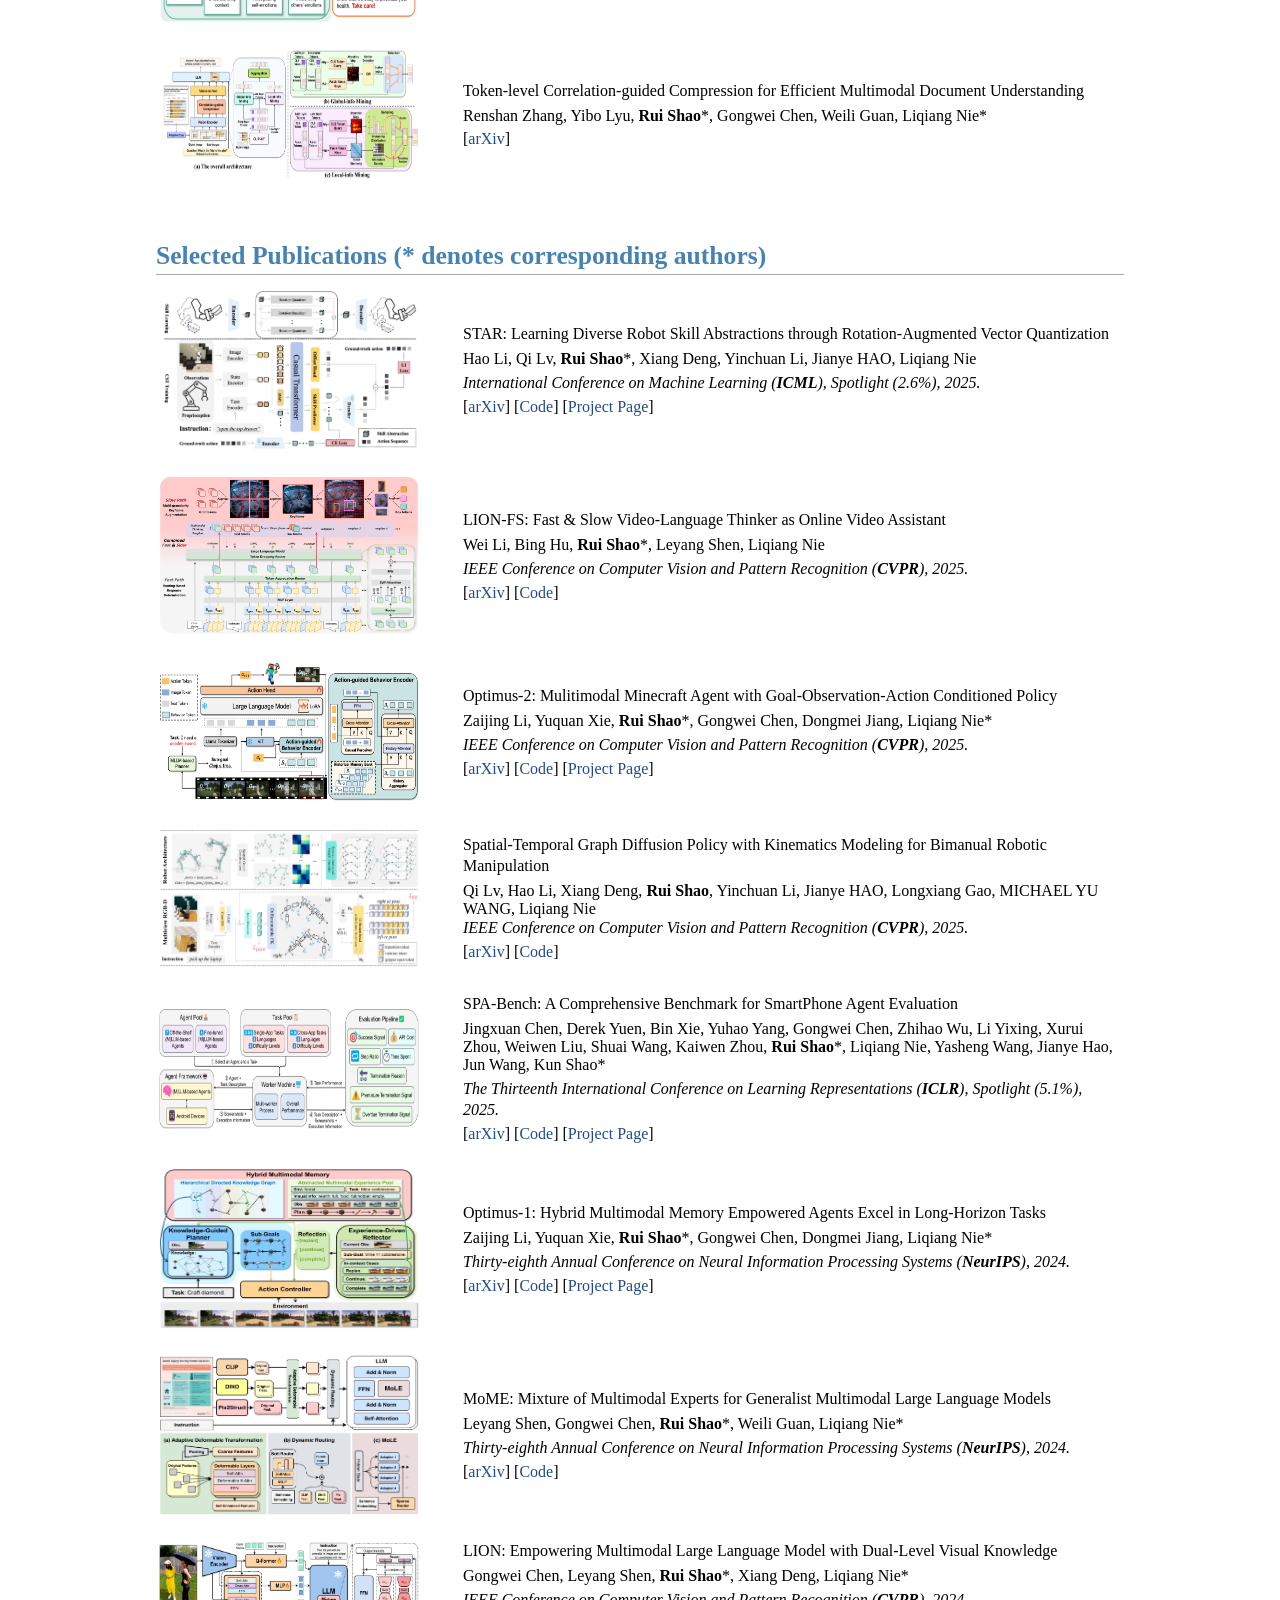
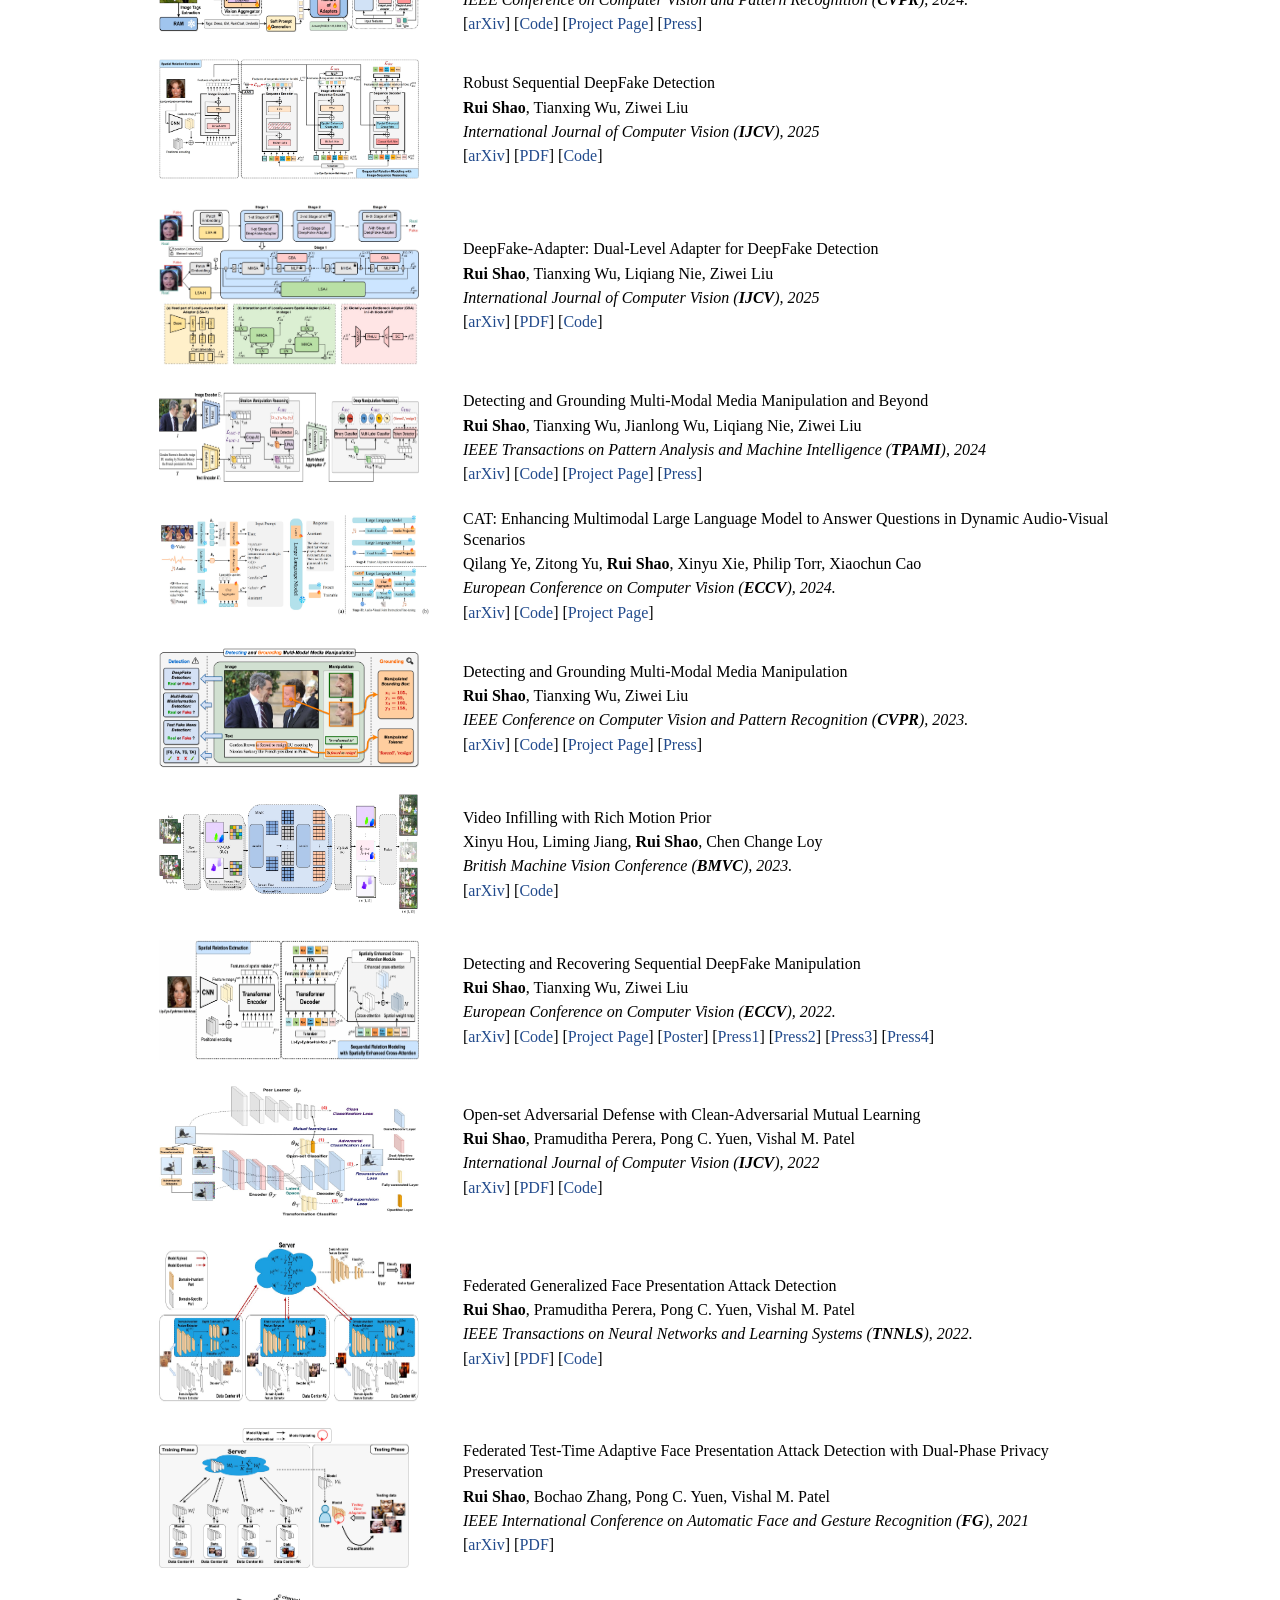
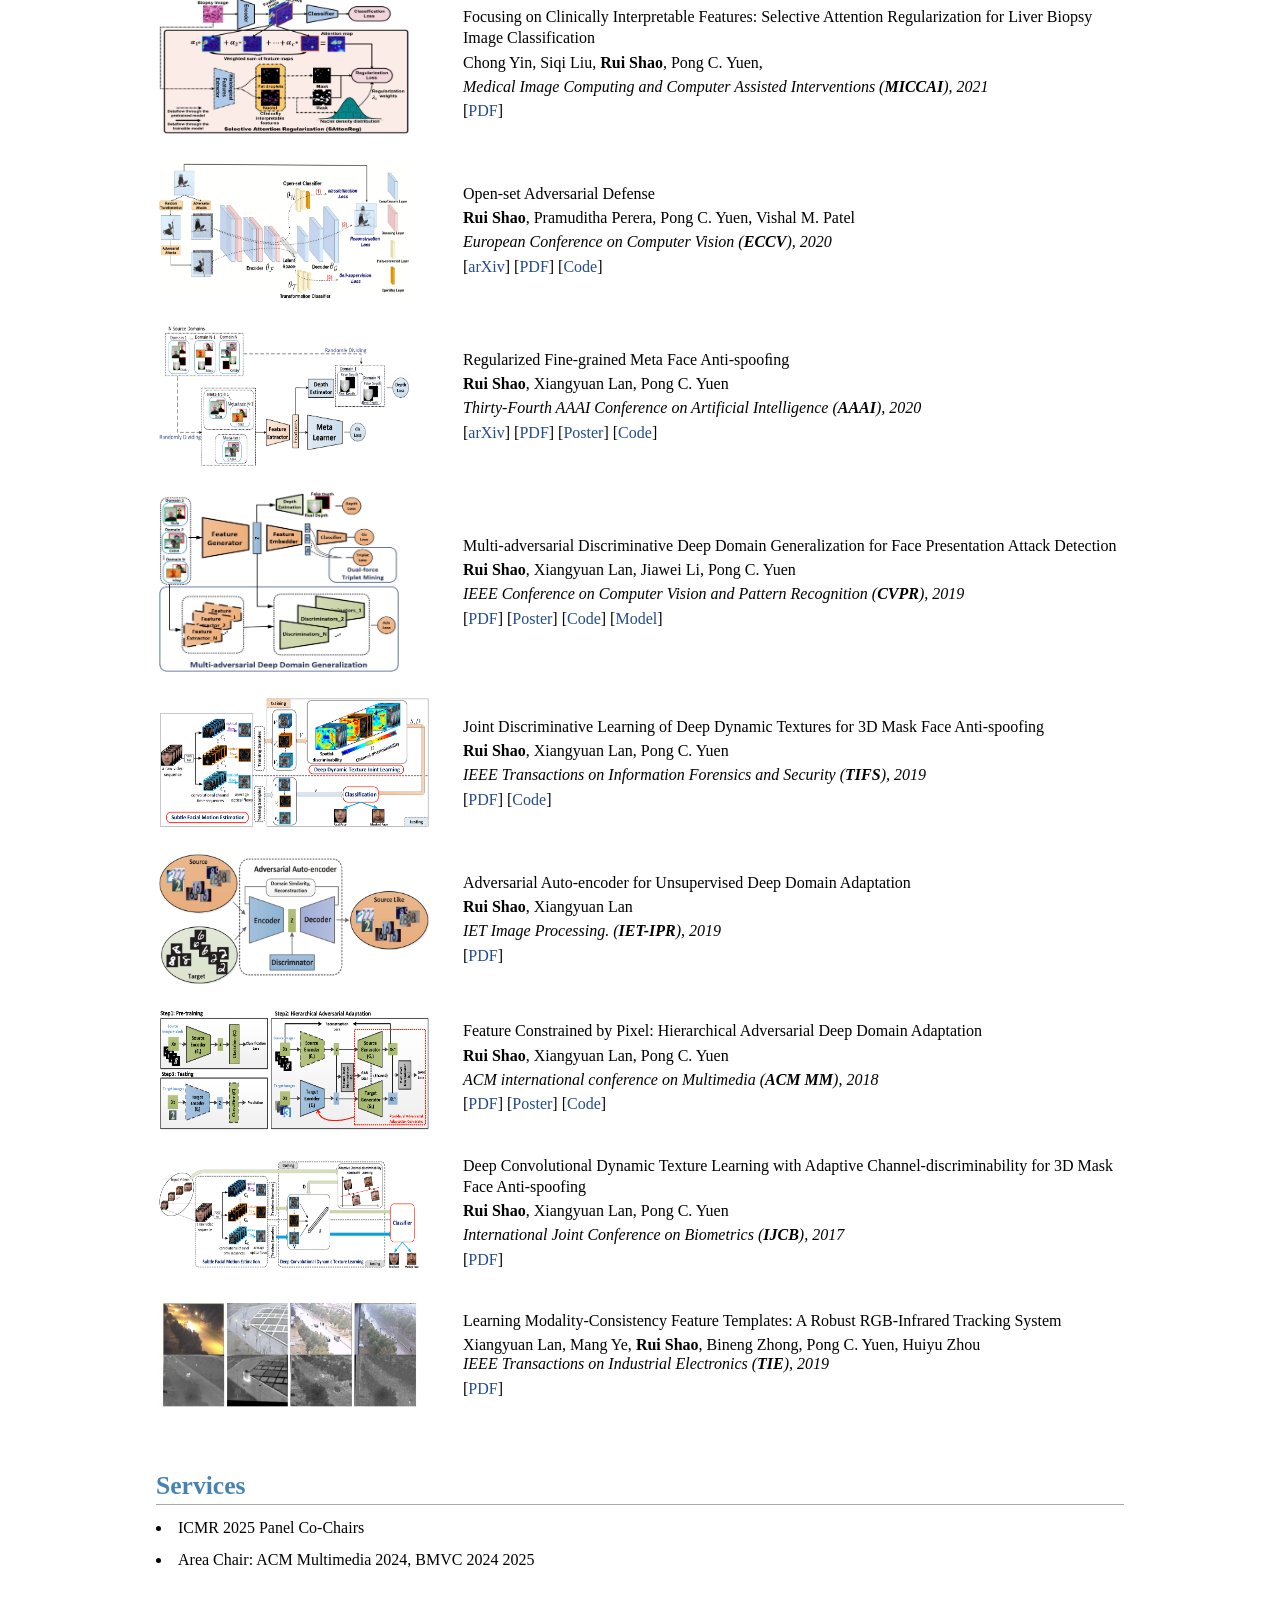
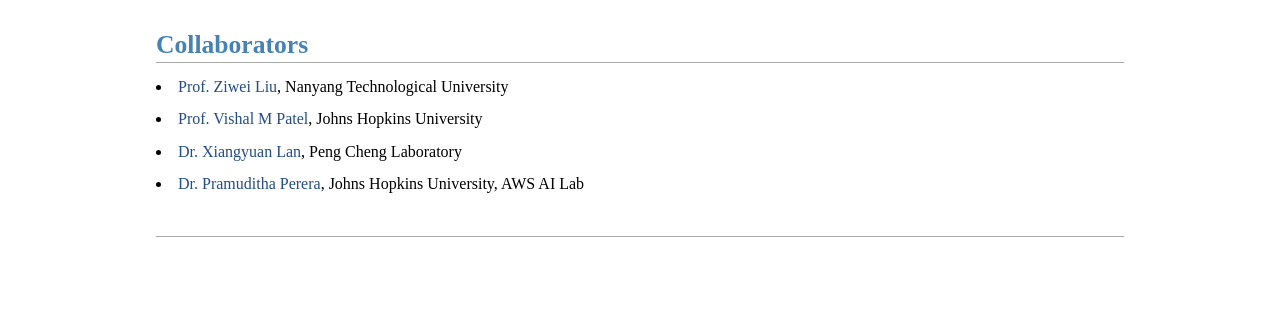
==== commit da180dc1: "update spotlight" ====
--- a/index.html
+++ b/index.html
@@ -59,9 +59,9 @@
                     <div style="height: 250px; overflow: auto;">
                     <ul style="margin-left:2px; padding-left:20px; margin-top:5px">
                         <li>05/2025: Invited to serve as ICMR 2025 Panel Co-Chairs and BMVC 2025 Area Chair.
-                        <li>05/2025: One paper about Robot Skill Learning is accepted by <a href="https://icml.cc/">ICML 2025</a> as Spotlight.   
+                        <li>05/2025: One paper about Robot Skill Learning is accepted by <a href="https://icml.cc/">ICML 2025</a> as Spotlight (2.6%).   
                         <li>02/2025: Three papers about Ego-Centric video MLLM, MLLM agent and Embodied MLLM are accepted by <a href="https://cvpr.thecvf.com/">CVPR 2025</a>.                                                
-                        <li>01/2025: One paper about SmartPhone Multimodal Agent accepted by <a href="https://iclr.cc//">ICLR 2025</a> as Spotlight.                        
+                        <li>01/2025: One paper about SmartPhone Multimodal Agent accepted by <a href="https://iclr.cc//">ICLR 2025</a> as Spotlight (5.1%).                        
                         <li>12/2024: The extension of our ECCV 2022 paper (SeqDeepFake) has been accepted by <a href="https://www.springer.com/journal/11263/"> International Journal of Computer Vision (IJCV). Cheers! </a>
                         <li>10/2024: We have built GitHub Orgnization of <a href="https://github.com/JiuTian-VL">JiuTian-VL</a> that will post all information about our JiuTian MLLM.
                         <li>10/2024: I have one paper about the adapter of large vision models accepted by <a href="https://www.springer.com/journal/11263/"> International Journal of Computer Vision (IJCV)</a>. Cheers!
@@ -187,7 +187,7 @@
             <td>
         <p> STAR: Learning Diverse Robot Skill Abstractions through Rotation-Augmented Vector Quantization </a></p>
         Hao Li, Qi Lv, <b>Rui Shao</b>*, Xiang Deng, Yinchuan Li, Jianye HAO, Liqiang Nie</p>
-        <p><i>International Conference on Machine Learning (<b>ICML</b>), Spotlight, 2025. </i></p>
+        <p><i>International Conference on Machine Learning (<b>ICML</b>), Spotlight (2.6%), 2025. </i></p>
         [<a href="">arXiv</a>]
         [<a href="">Code</a>]
         [<a href="">Project Page</a>]
@@ -241,7 +241,7 @@
             <td>
         <p> SPA-Bench: A Comprehensive Benchmark for SmartPhone Agent Evaluation </a></p>
         Jingxuan Chen, Derek Yuen, Bin Xie, Yuhao Yang, Gongwei Chen, Zhihao Wu, Li Yixing, Xurui Zhou, Weiwen Liu, Shuai Wang, Kaiwen Zhou, <b>Rui Shao</b>*, Liqiang Nie, Yasheng Wang, Jianye Hao, Jun Wang, Kun Shao*</p>
-        <p><i>The Thirteenth International Conference on Learning Representations (<b>ICLR</b>), Spotlight, 2025. </i></p>
+        <p><i>The Thirteenth International Conference on Learning Representations (<b>ICLR</b>), Spotlight (5.1%), 2025. </i></p>
         [<a href="https://arxiv.org/pdf/2410.15164">arXiv</a>]
         [<a href="https://github.com/ai-agents-2030/SPA-Bench">Code</a>]
         [<a href="https://ai-agents-2030.github.io/SPA-Bench//">Project Page</a>]
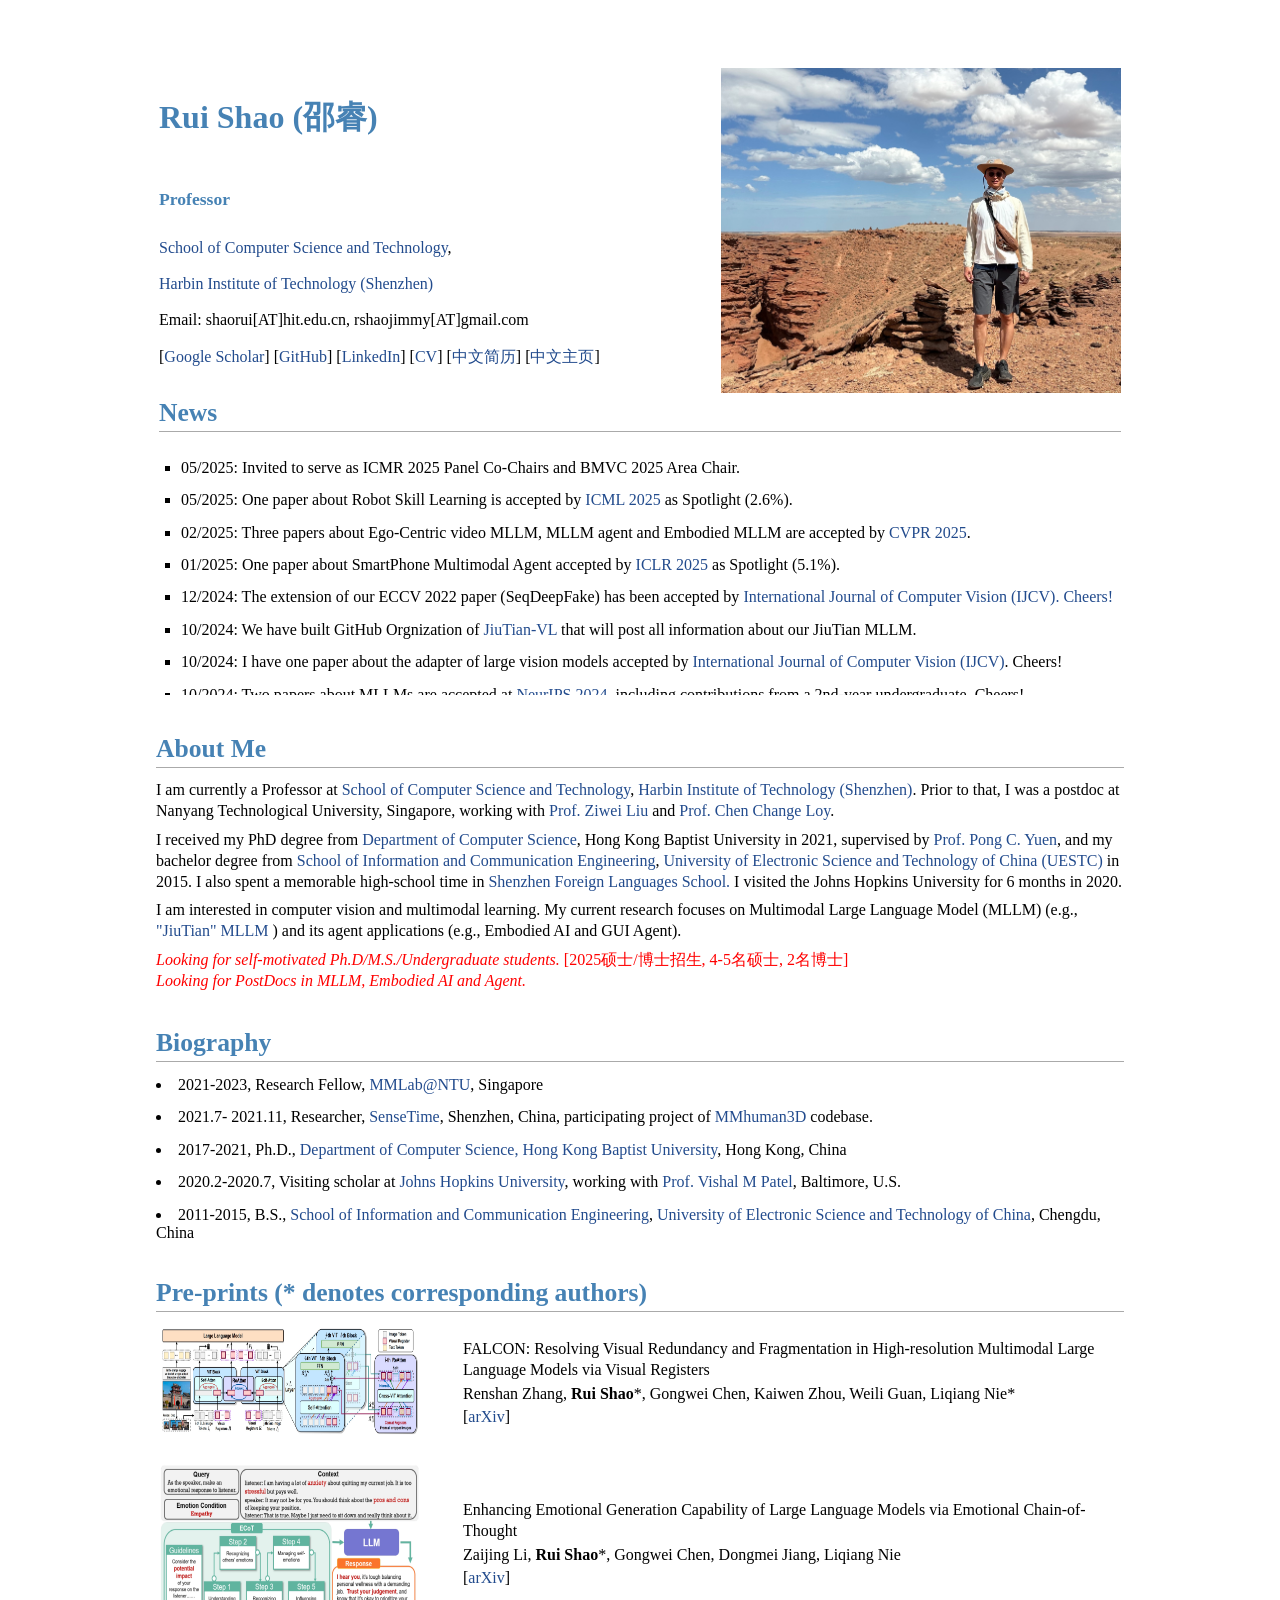
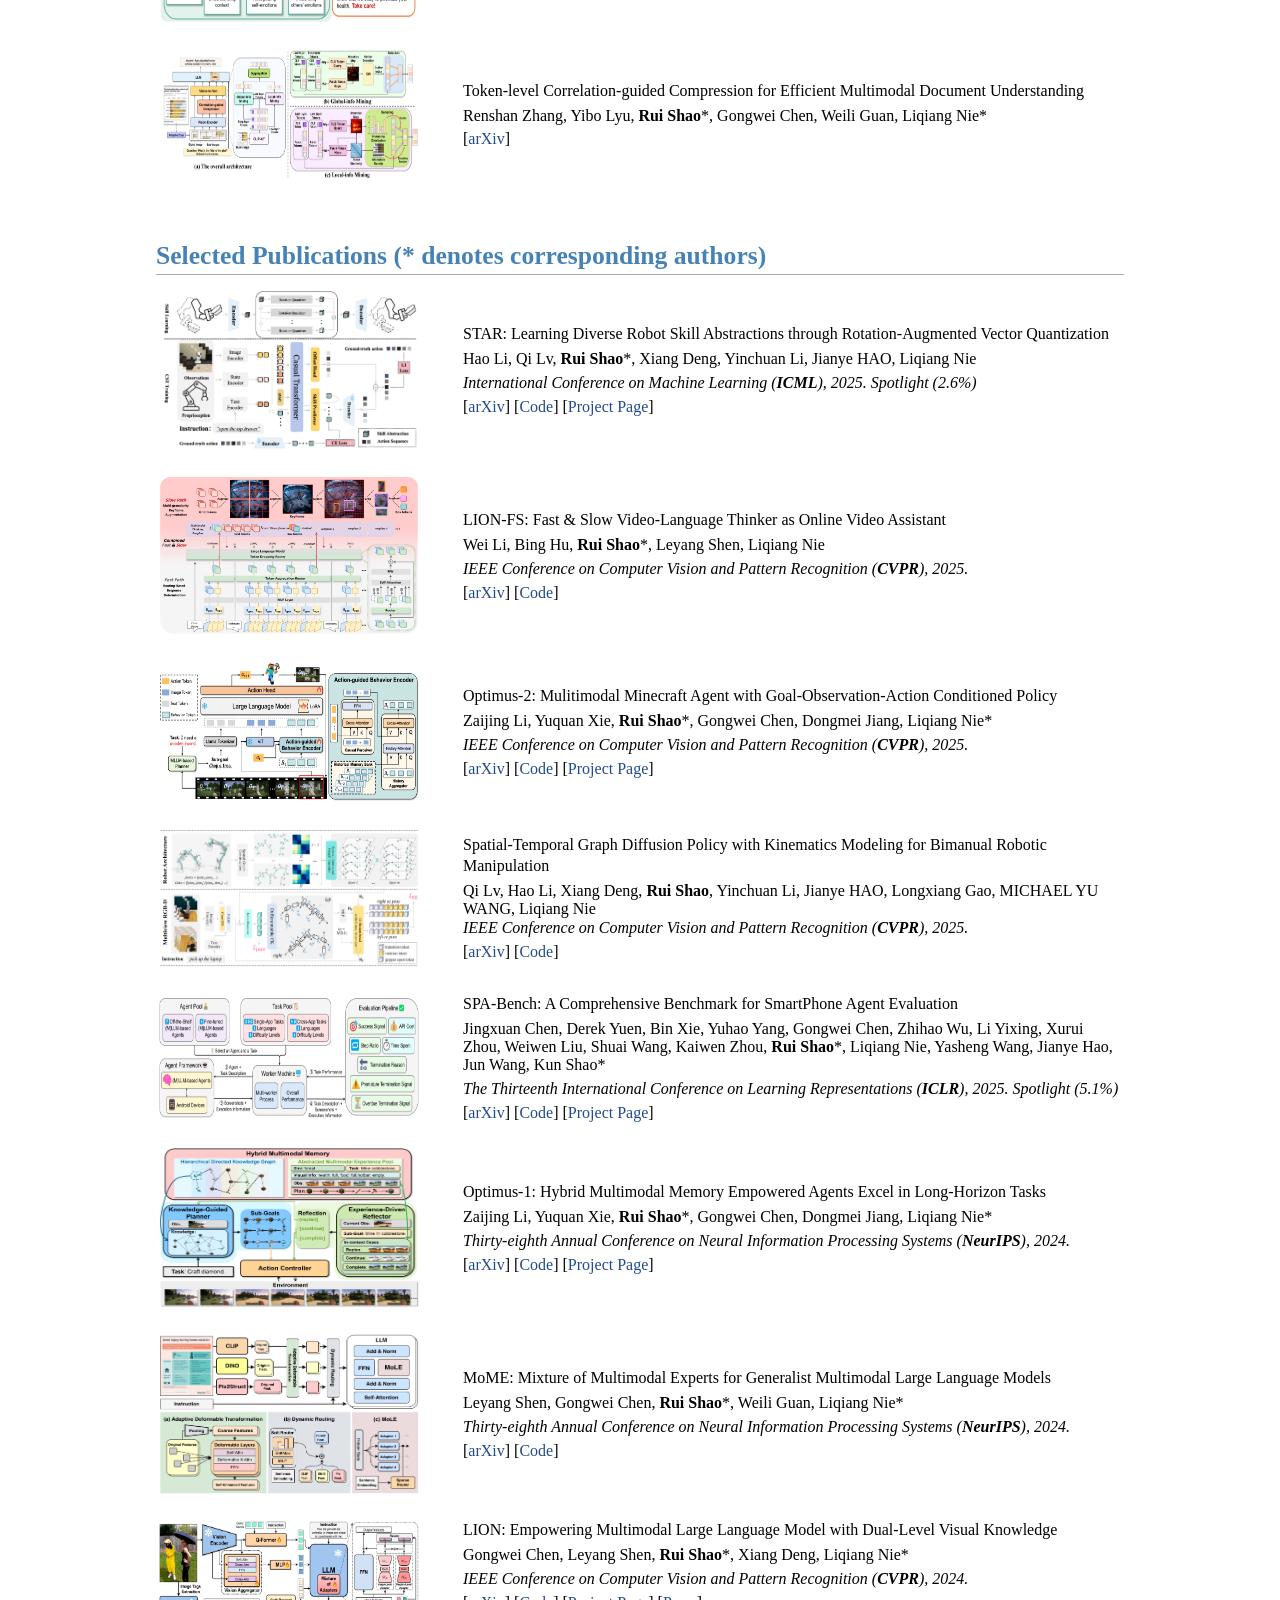
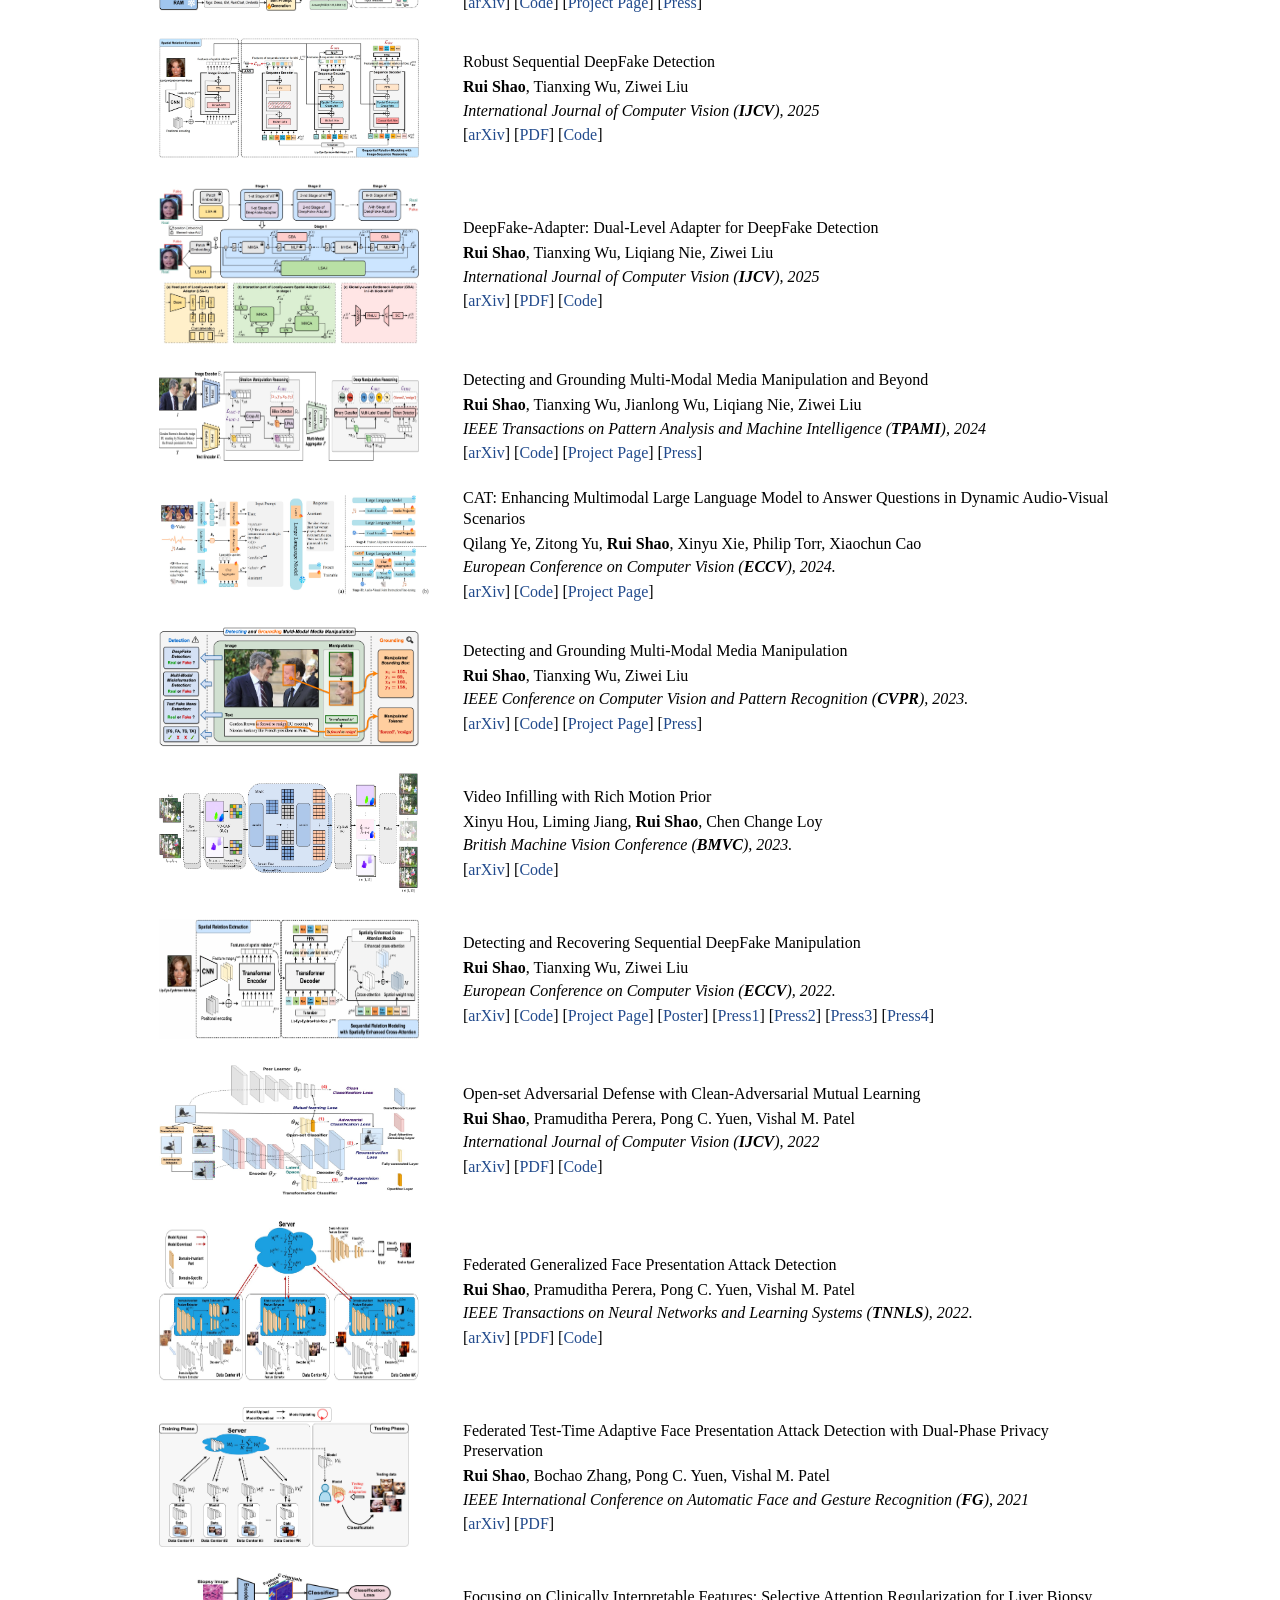
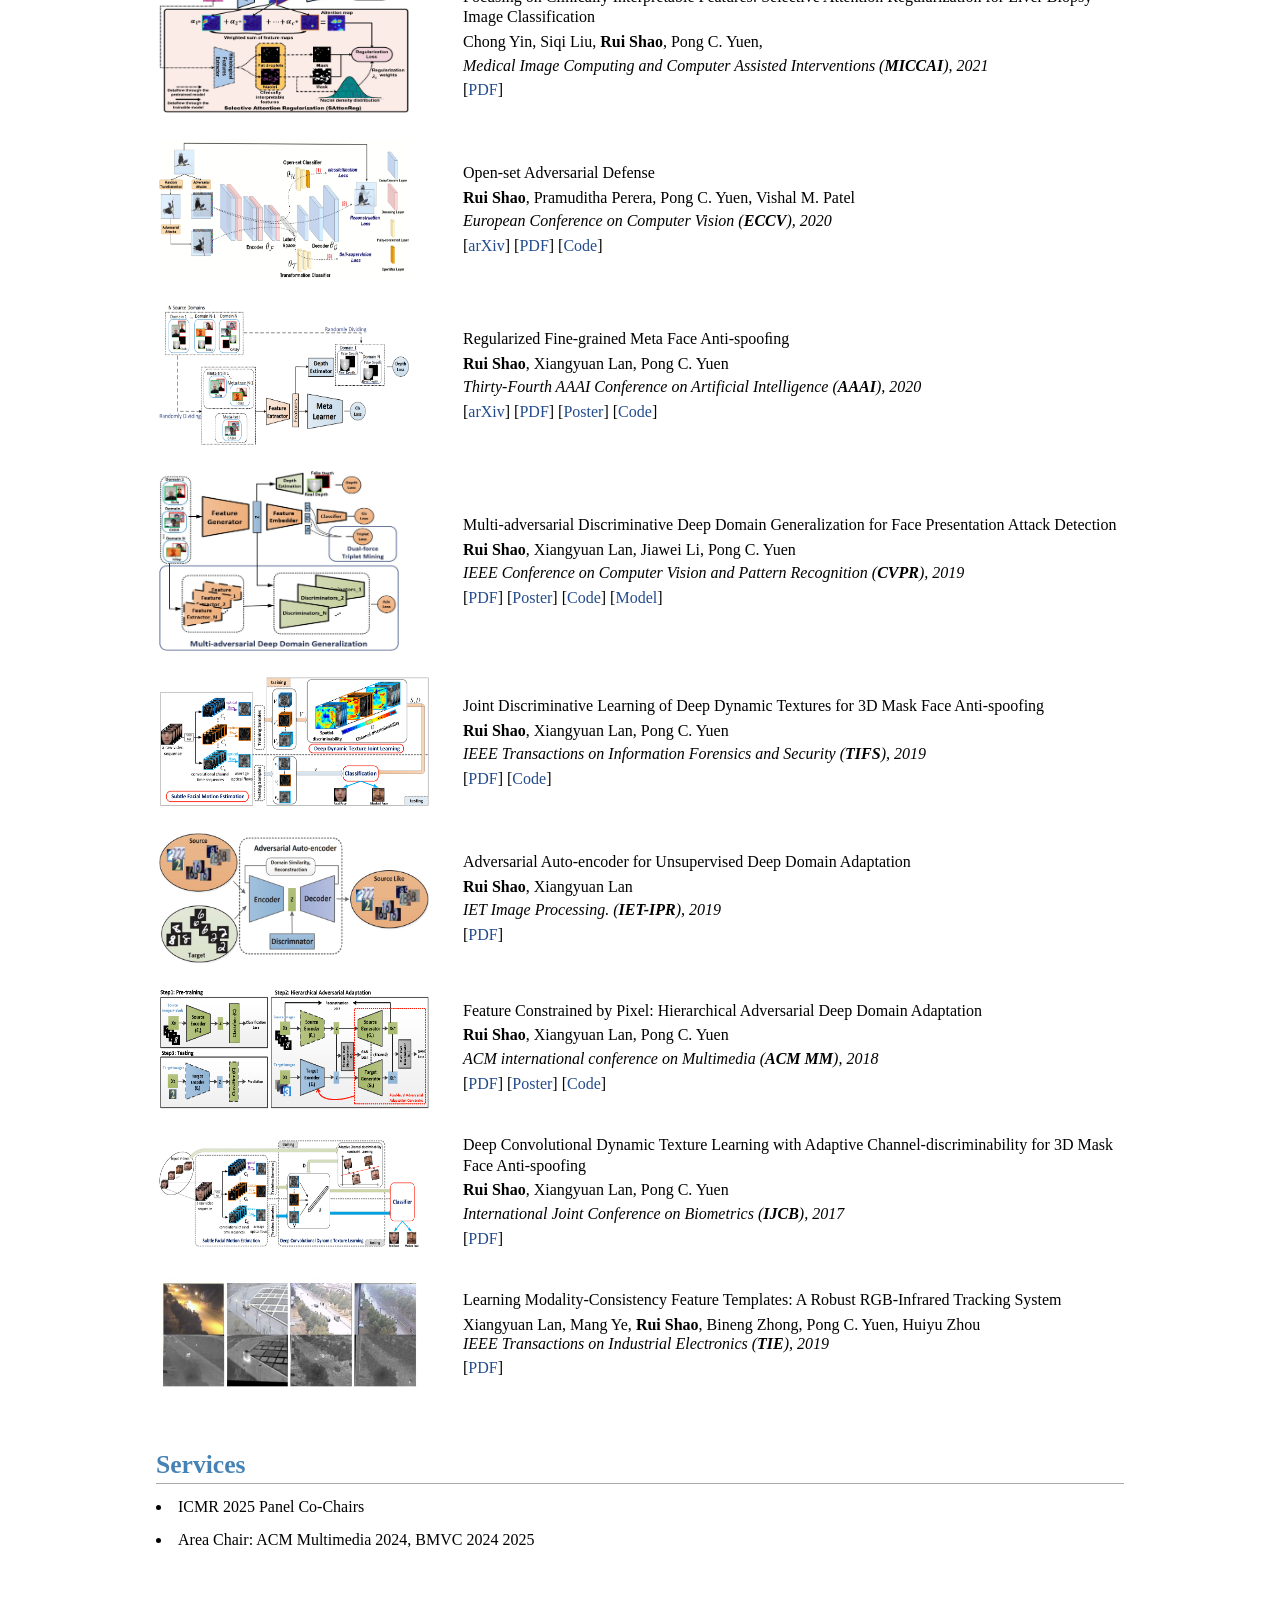
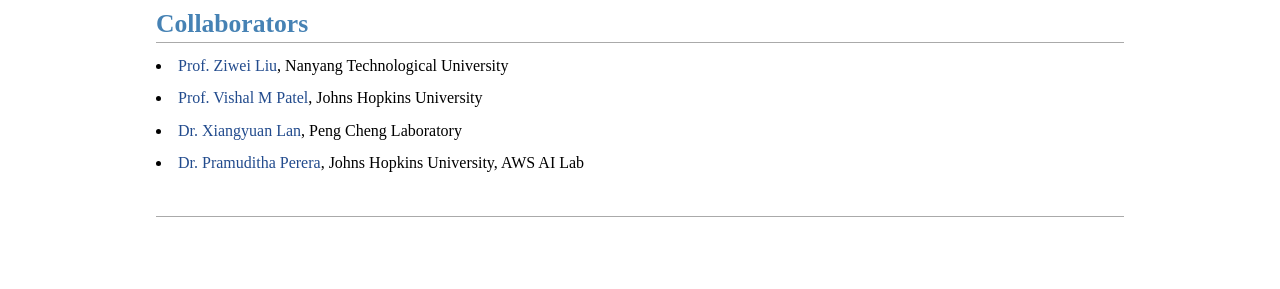
==== commit f8eed142: "update spotlight loc" ====
--- a/index.html
+++ b/index.html
@@ -187,7 +187,7 @@
             <td>
         <p> STAR: Learning Diverse Robot Skill Abstractions through Rotation-Augmented Vector Quantization </a></p>
         Hao Li, Qi Lv, <b>Rui Shao</b>*, Xiang Deng, Yinchuan Li, Jianye HAO, Liqiang Nie</p>
-        <p><i>International Conference on Machine Learning (<b>ICML</b>), Spotlight (2.6%), 2025. </i></p>
+        <p><i>International Conference on Machine Learning (<b>ICML</b>), 2025. Spotlight (2.6%) </i></p>
         [<a href="">arXiv</a>]
         [<a href="">Code</a>]
         [<a href="">Project Page</a>]
@@ -241,7 +241,7 @@
             <td>
         <p> SPA-Bench: A Comprehensive Benchmark for SmartPhone Agent Evaluation </a></p>
         Jingxuan Chen, Derek Yuen, Bin Xie, Yuhao Yang, Gongwei Chen, Zhihao Wu, Li Yixing, Xurui Zhou, Weiwen Liu, Shuai Wang, Kaiwen Zhou, <b>Rui Shao</b>*, Liqiang Nie, Yasheng Wang, Jianye Hao, Jun Wang, Kun Shao*</p>
-        <p><i>The Thirteenth International Conference on Learning Representations (<b>ICLR</b>), Spotlight (5.1%), 2025. </i></p>
+        <p><i>The Thirteenth International Conference on Learning Representations (<b>ICLR</b>), 2025. Spotlight (5.1%) </i></p>
         [<a href="https://arxiv.org/pdf/2410.15164">arXiv</a>]
         [<a href="https://github.com/ai-agents-2030/SPA-Bench">Code</a>]
         [<a href="https://ai-agents-2030.github.io/SPA-Bench//">Project Page</a>]
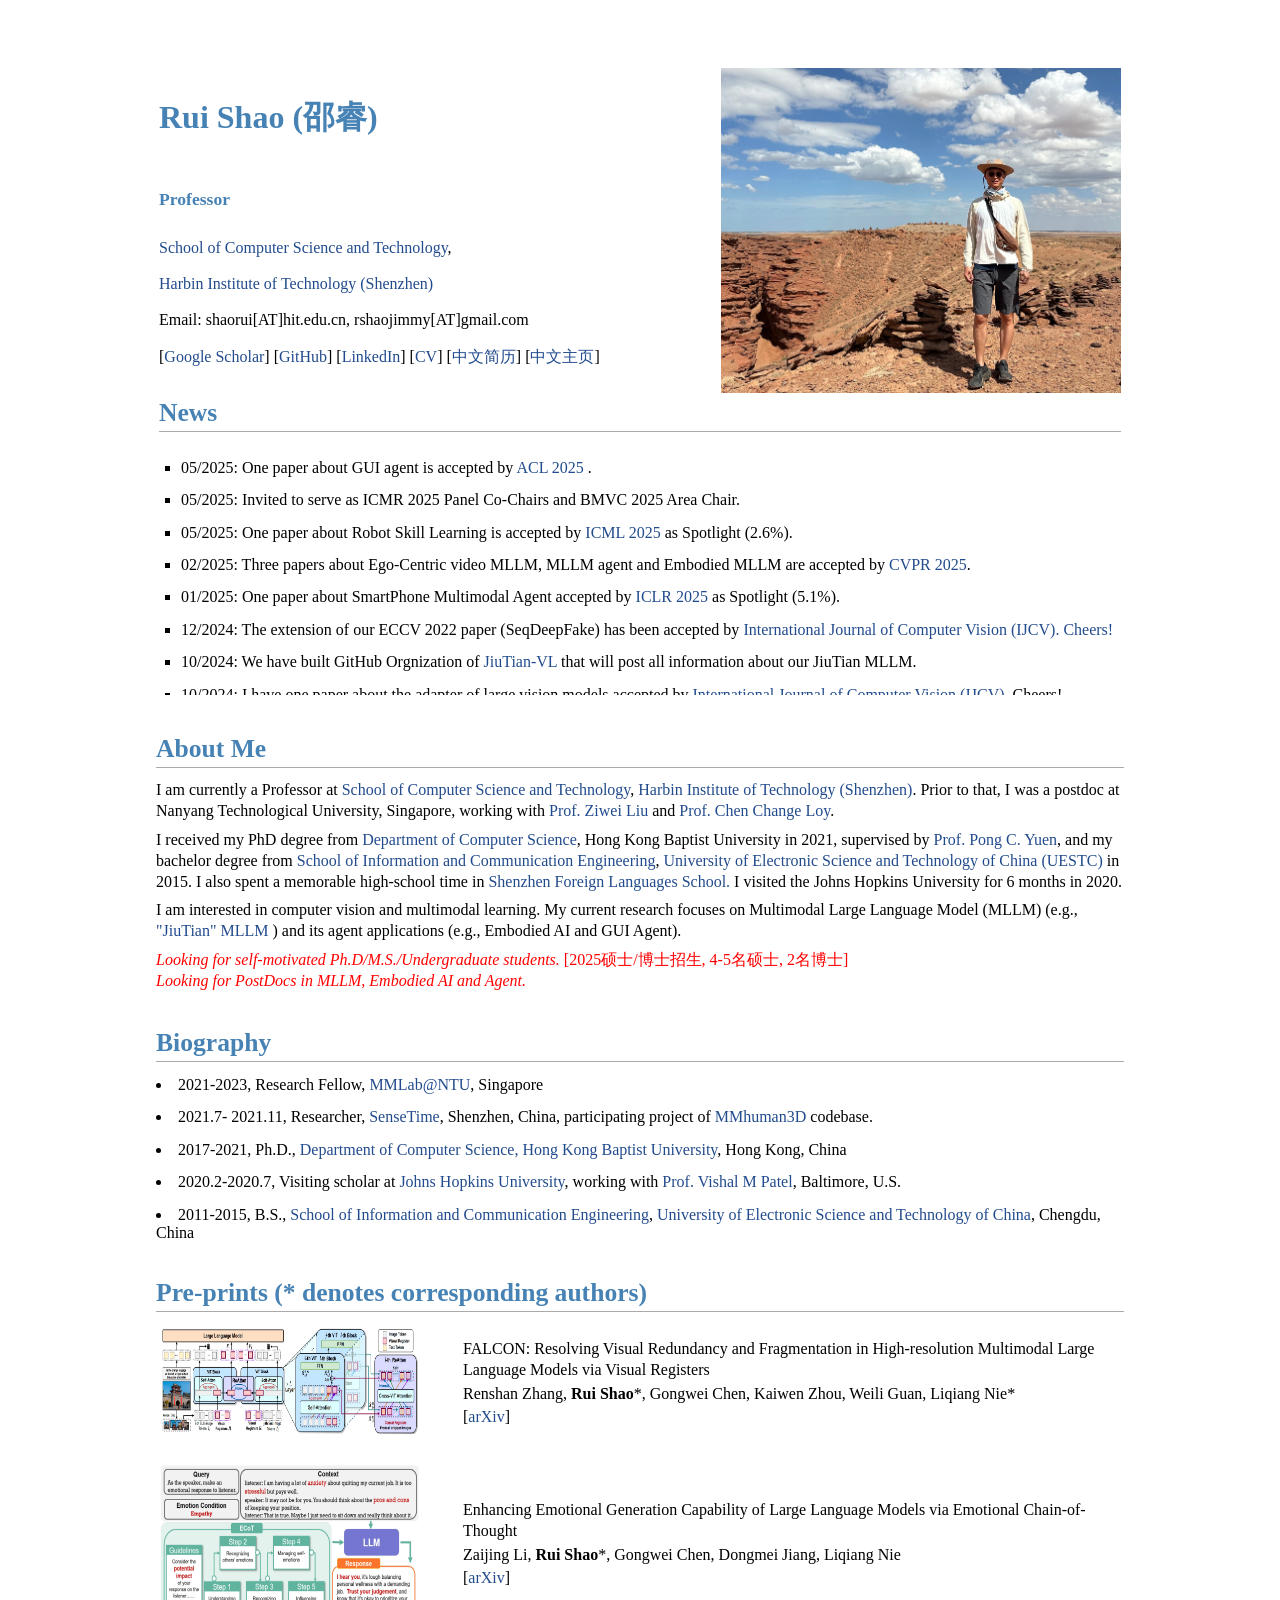
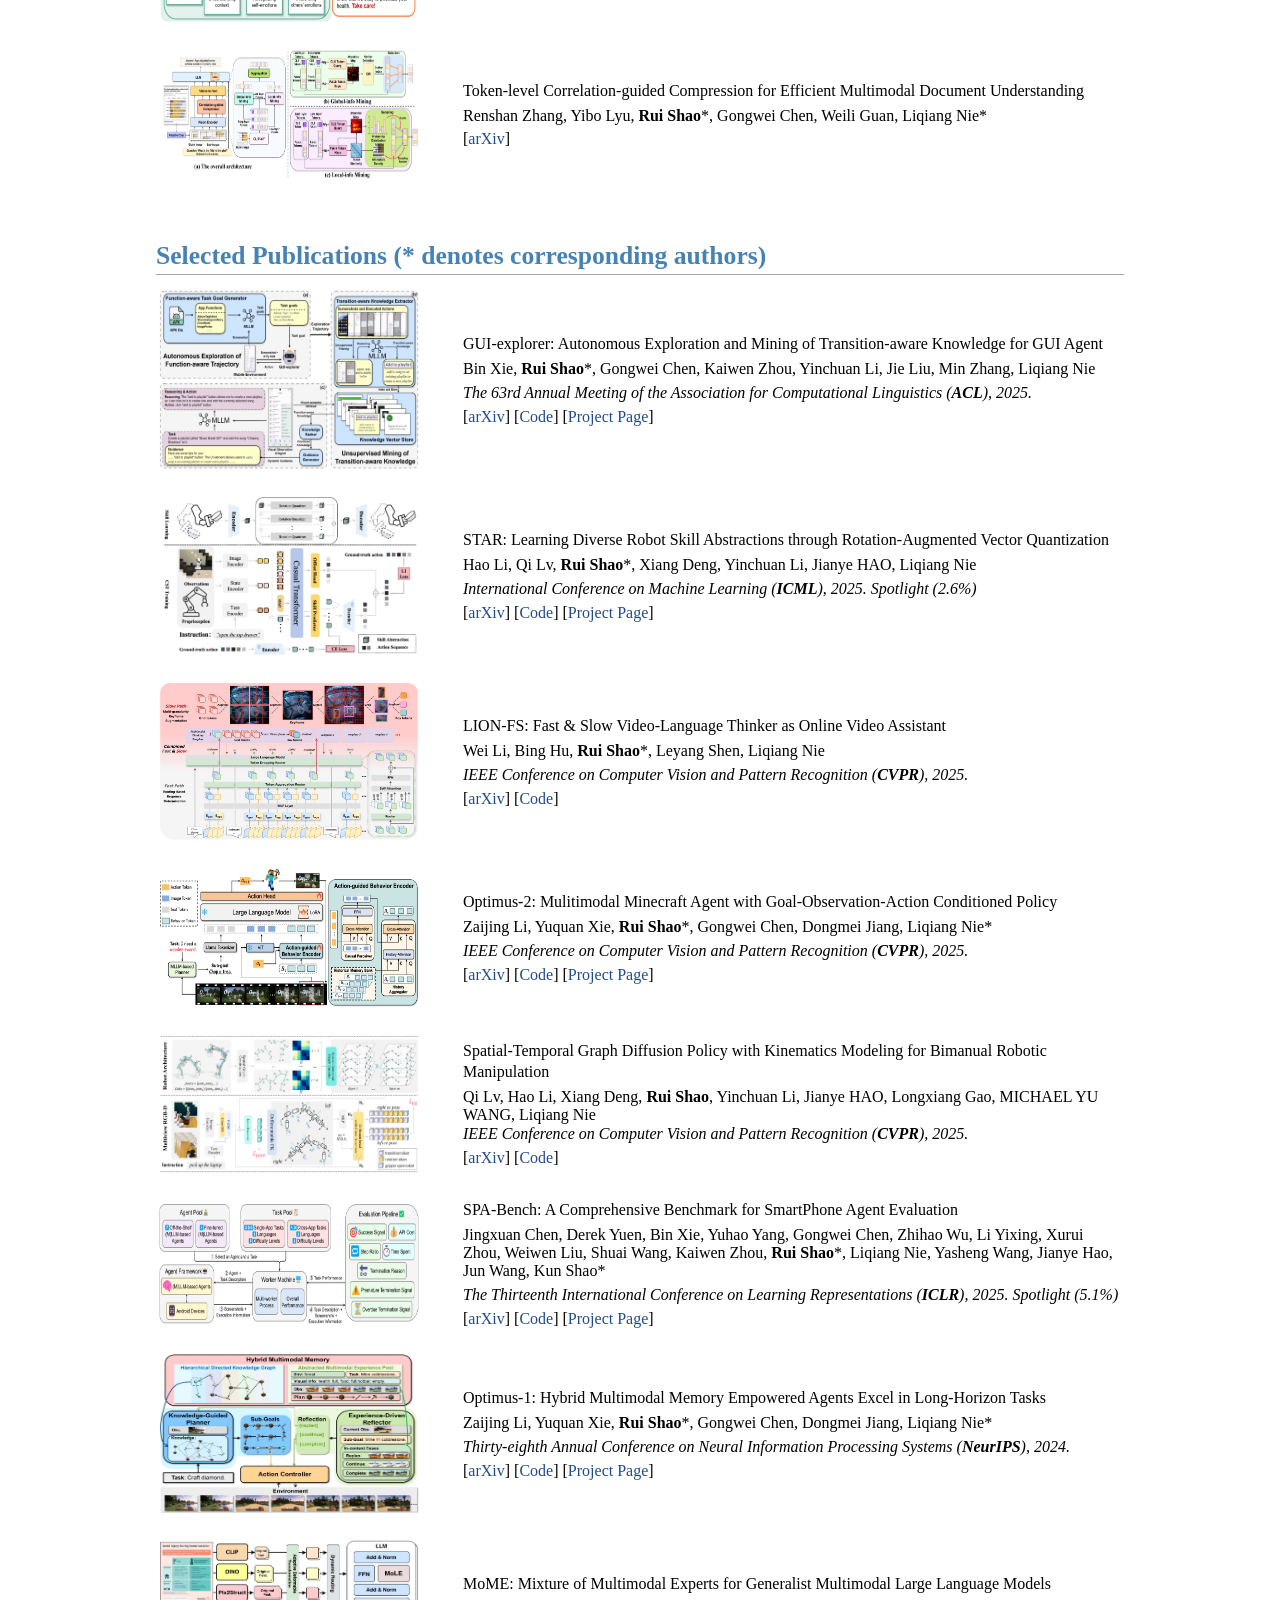
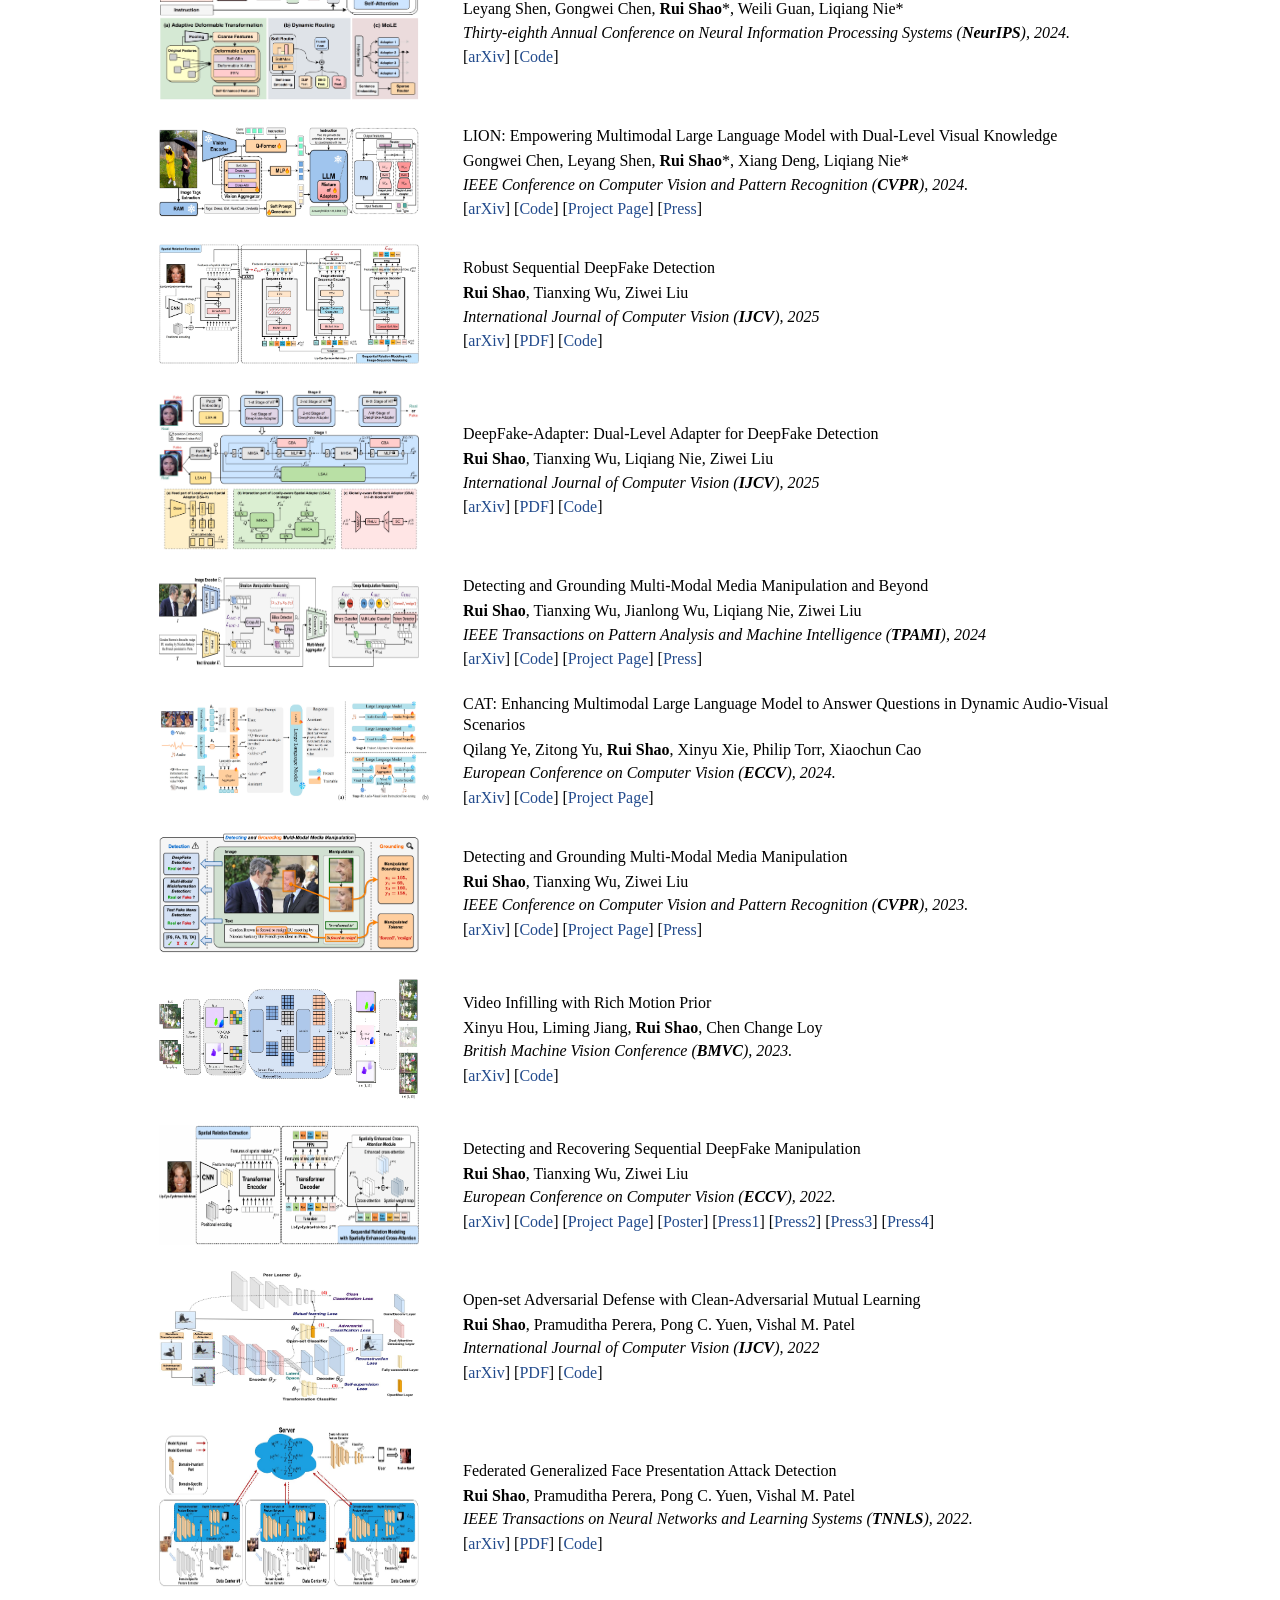
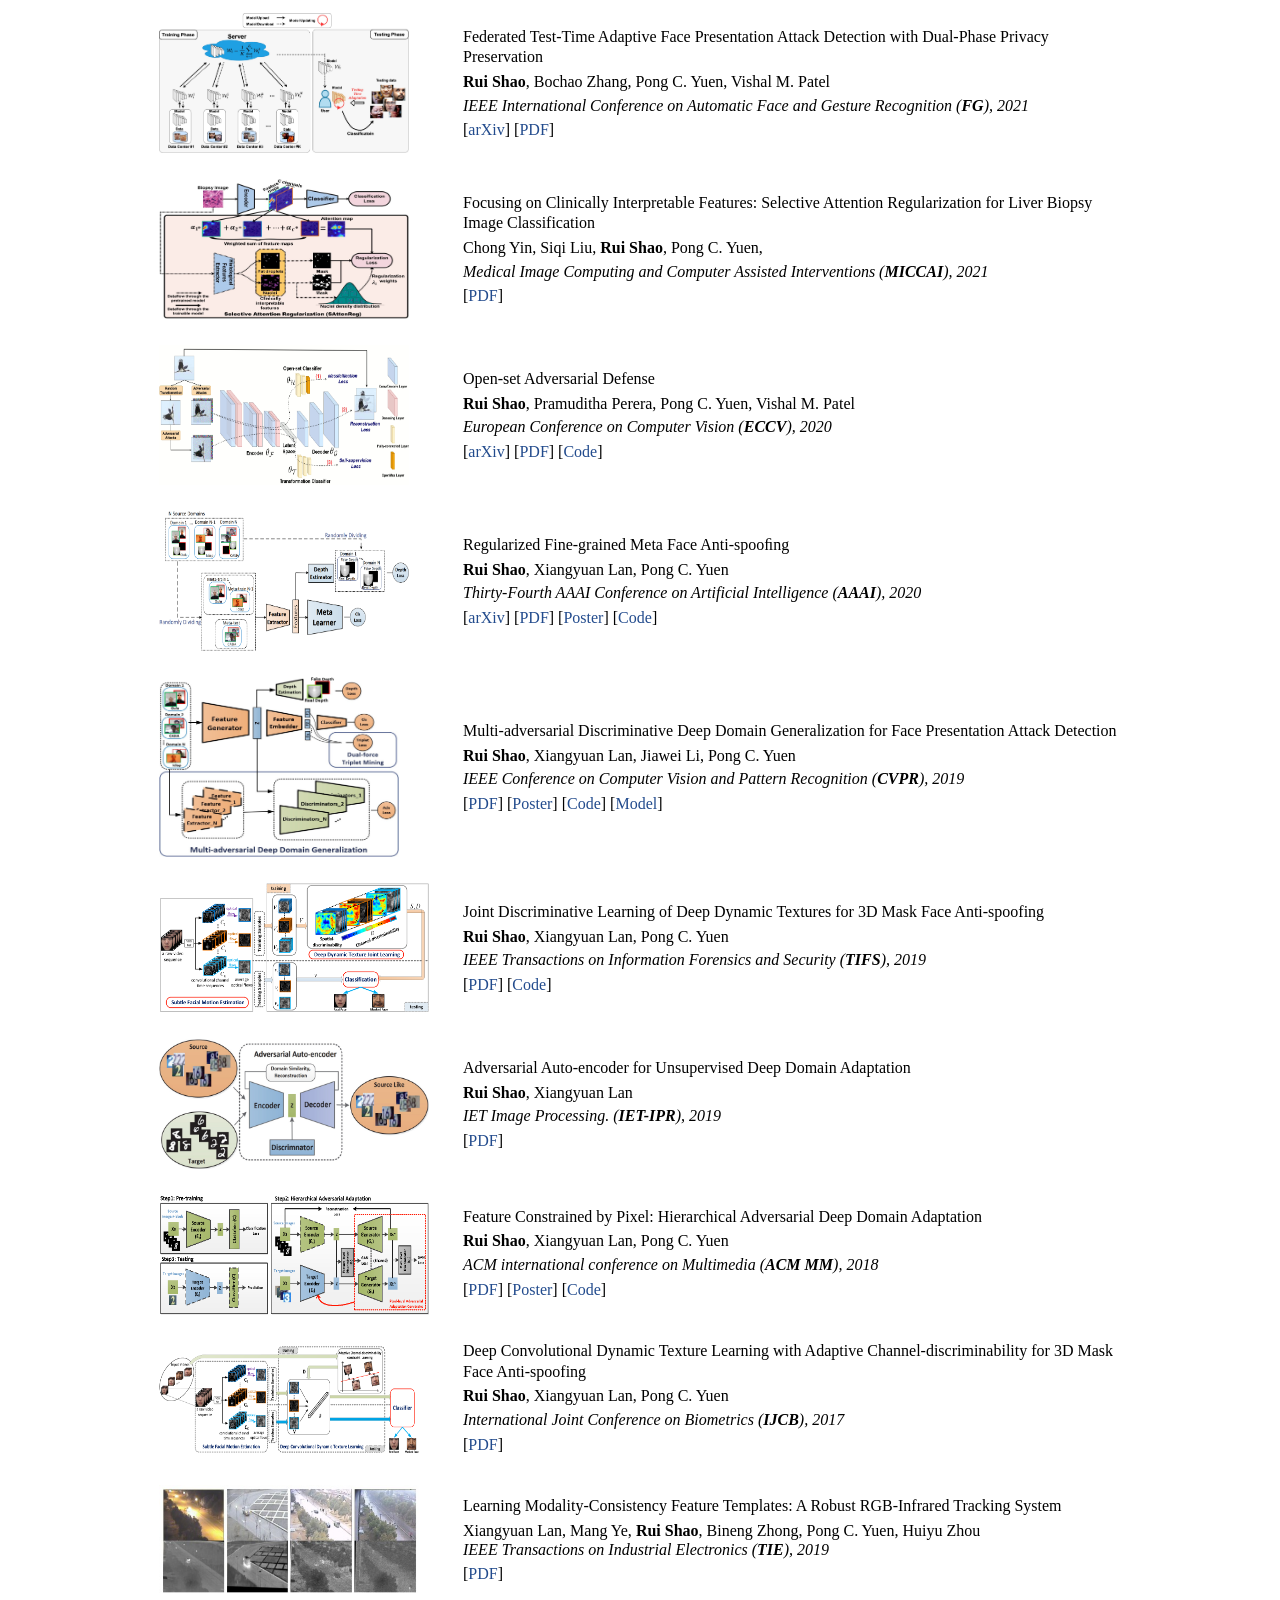
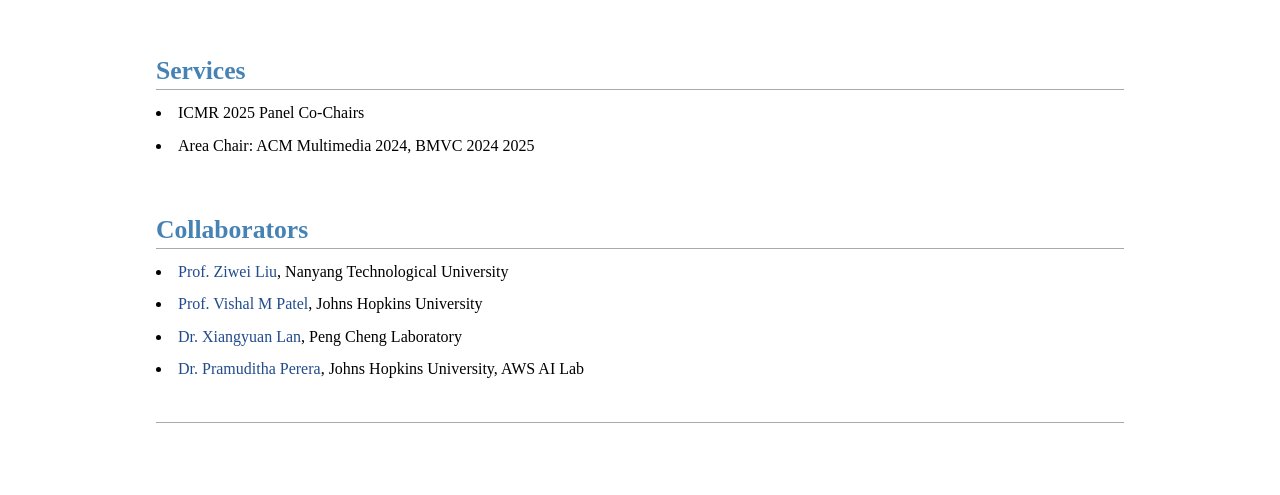
==== commit 118431d1: "update ACL 2025 info" ====
--- a/index.html
+++ b/index.html
@@ -41,8 +41,8 @@
                     [<a href="https://scholar.google.com/citations?hl=en&user=9Vc--XsAAAAJ/&user=9Vc--XsAAAAJ">Google Scholar</a>]
                     [<a href="https://github.com/rshaojimmy">GitHub</a>]
                     [<a href="https://www.linkedin.com/in/rui-shao-0623b6122/">LinkedIn</a>]  
-                    [<a href="linkfile/CV/RuiSHAO_CV_English_2025.05.02.pdf">CV</a>]                    
-                    [<a href="linkfile/CV/RuiSHAO_CV_Chinese_2025.05.02.pdf">中文简历</a>]
+                    [<a href="linkfile/CV/RuiSHAO_CV_English_2025.05.15.pdf">CV</a>]                    
+                    [<a href="linkfile/CV/RuiSHAO_CV_Chinese_2025.05.15.pdf">中文简历</a>]
                     [<a href="http://faculty.hitsz.edu.cn/shaorui">中文主页</a>]                    
                 </p>
             </td>
@@ -58,6 +58,7 @@
                     <h2>News</h2>
                     <div style="height: 250px; overflow: auto;">
                     <ul style="margin-left:2px; padding-left:20px; margin-top:5px">
+                        <li>05/2025: One paper about GUI agent is accepted by <a href="https://2025.aclweb.org/">ACL 2025</a> .
                         <li>05/2025: Invited to serve as ICMR 2025 Panel Co-Chairs and BMVC 2025 Area Chair.
                         <li>05/2025: One paper about Robot Skill Learning is accepted by <a href="https://icml.cc/">ICML 2025</a> as Spotlight (2.6%).   
                         <li>02/2025: Three papers about Ego-Centric video MLLM, MLLM agent and Embodied MLLM are accepted by <a href="https://cvpr.thecvf.com/">CVPR 2025</a>.                                                
@@ -182,6 +183,21 @@
 
     <tr>    
         <td width="300">
+            <img src="./linkfile/ACL2025.jpg" width="260px" height="180px">
+            </td>
+            <td>
+        <p> GUI-explorer: Autonomous Exploration and Mining of Transition-aware Knowledge for GUI Agent </a></p>
+        Bin Xie, <b>Rui Shao</b>*, Gongwei Chen, Kaiwen Zhou, Yinchuan Li, Jie Liu, Min Zhang, Liqiang Nie</p>
+        <p><i>The 63rd Annual Meeting of the Association for Computational Linguistics (<b>ACL</b>), 2025. </i></p>
+        [<a href="">arXiv</a>]
+        [<a href="">Code</a>]
+        [<a href="">Project Page</a>]
+    </tr> 
+    <tr><td>   <br>  </td></tr>
+
+
+    <tr>    
+        <td width="300">
             <img src="./linkfile/ICML2025/ICML2025.jpg" width="260px" height="160px">
             </td>
             <td>
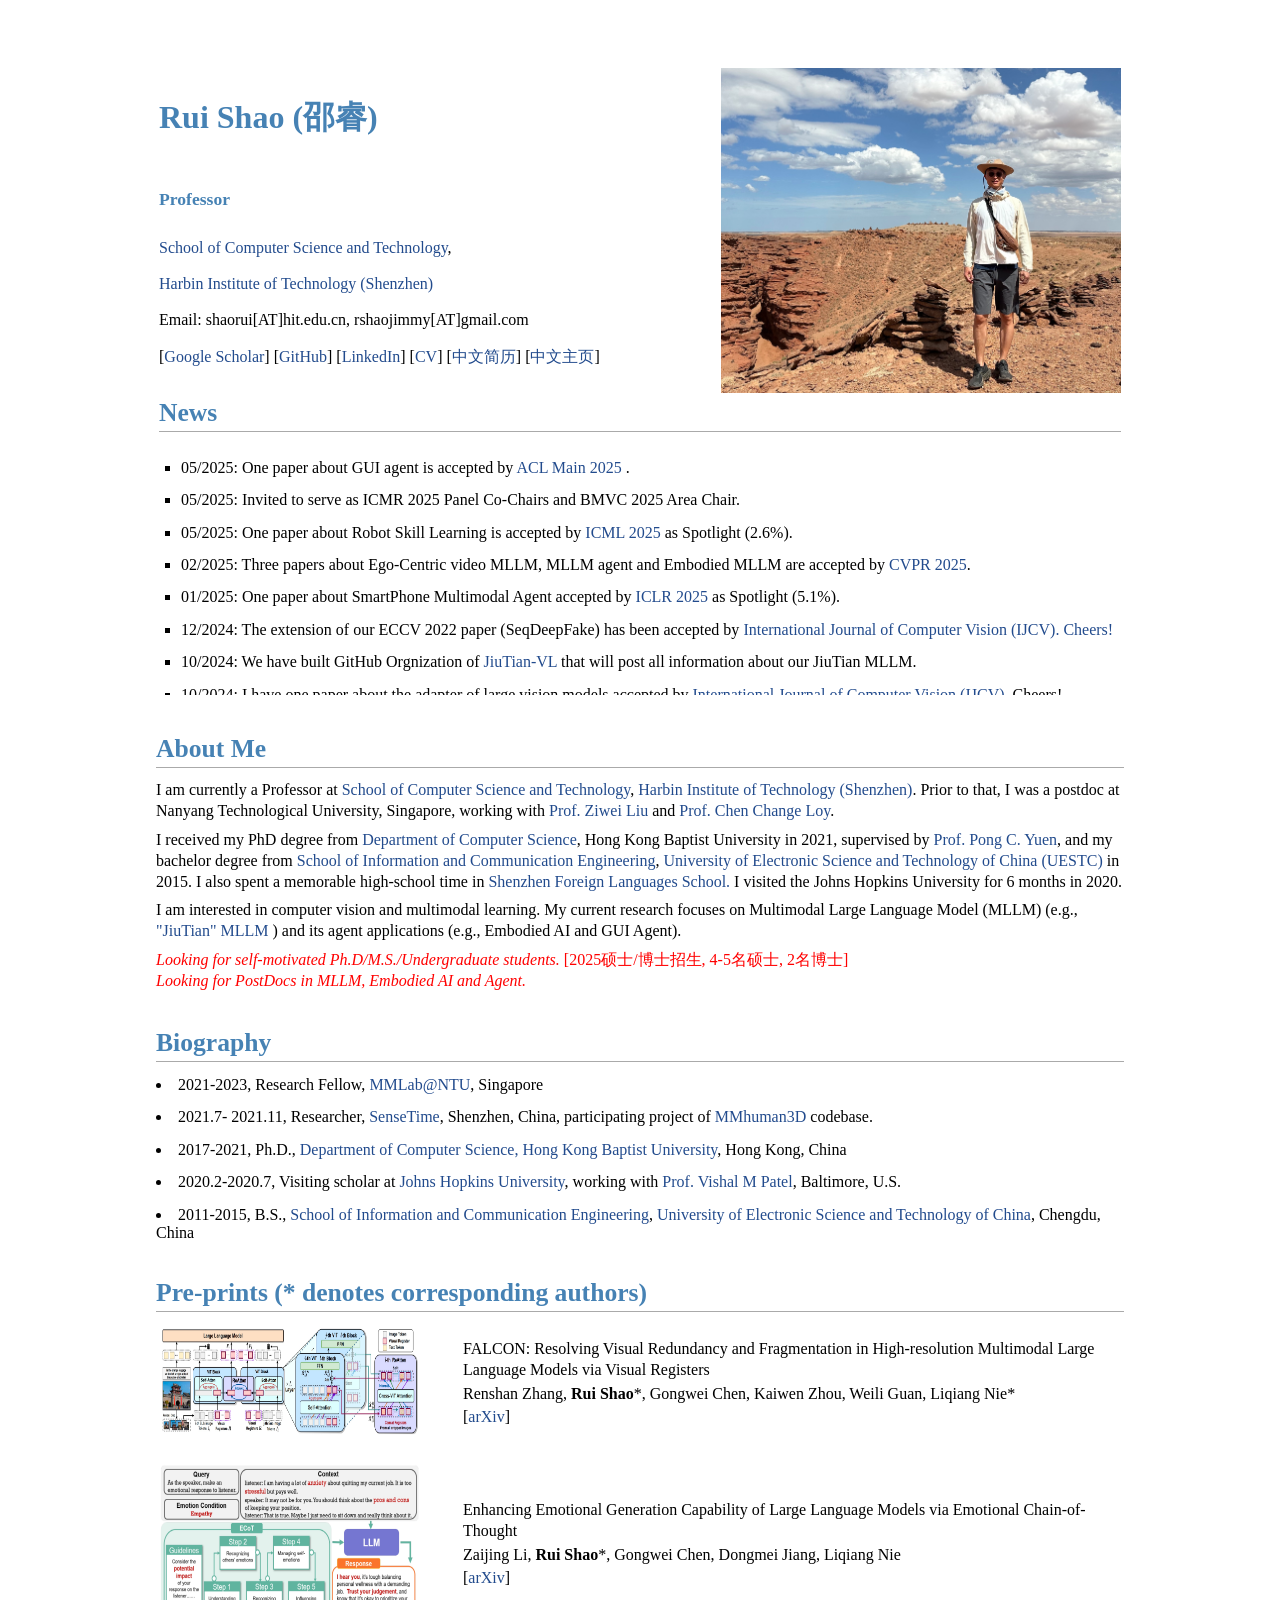
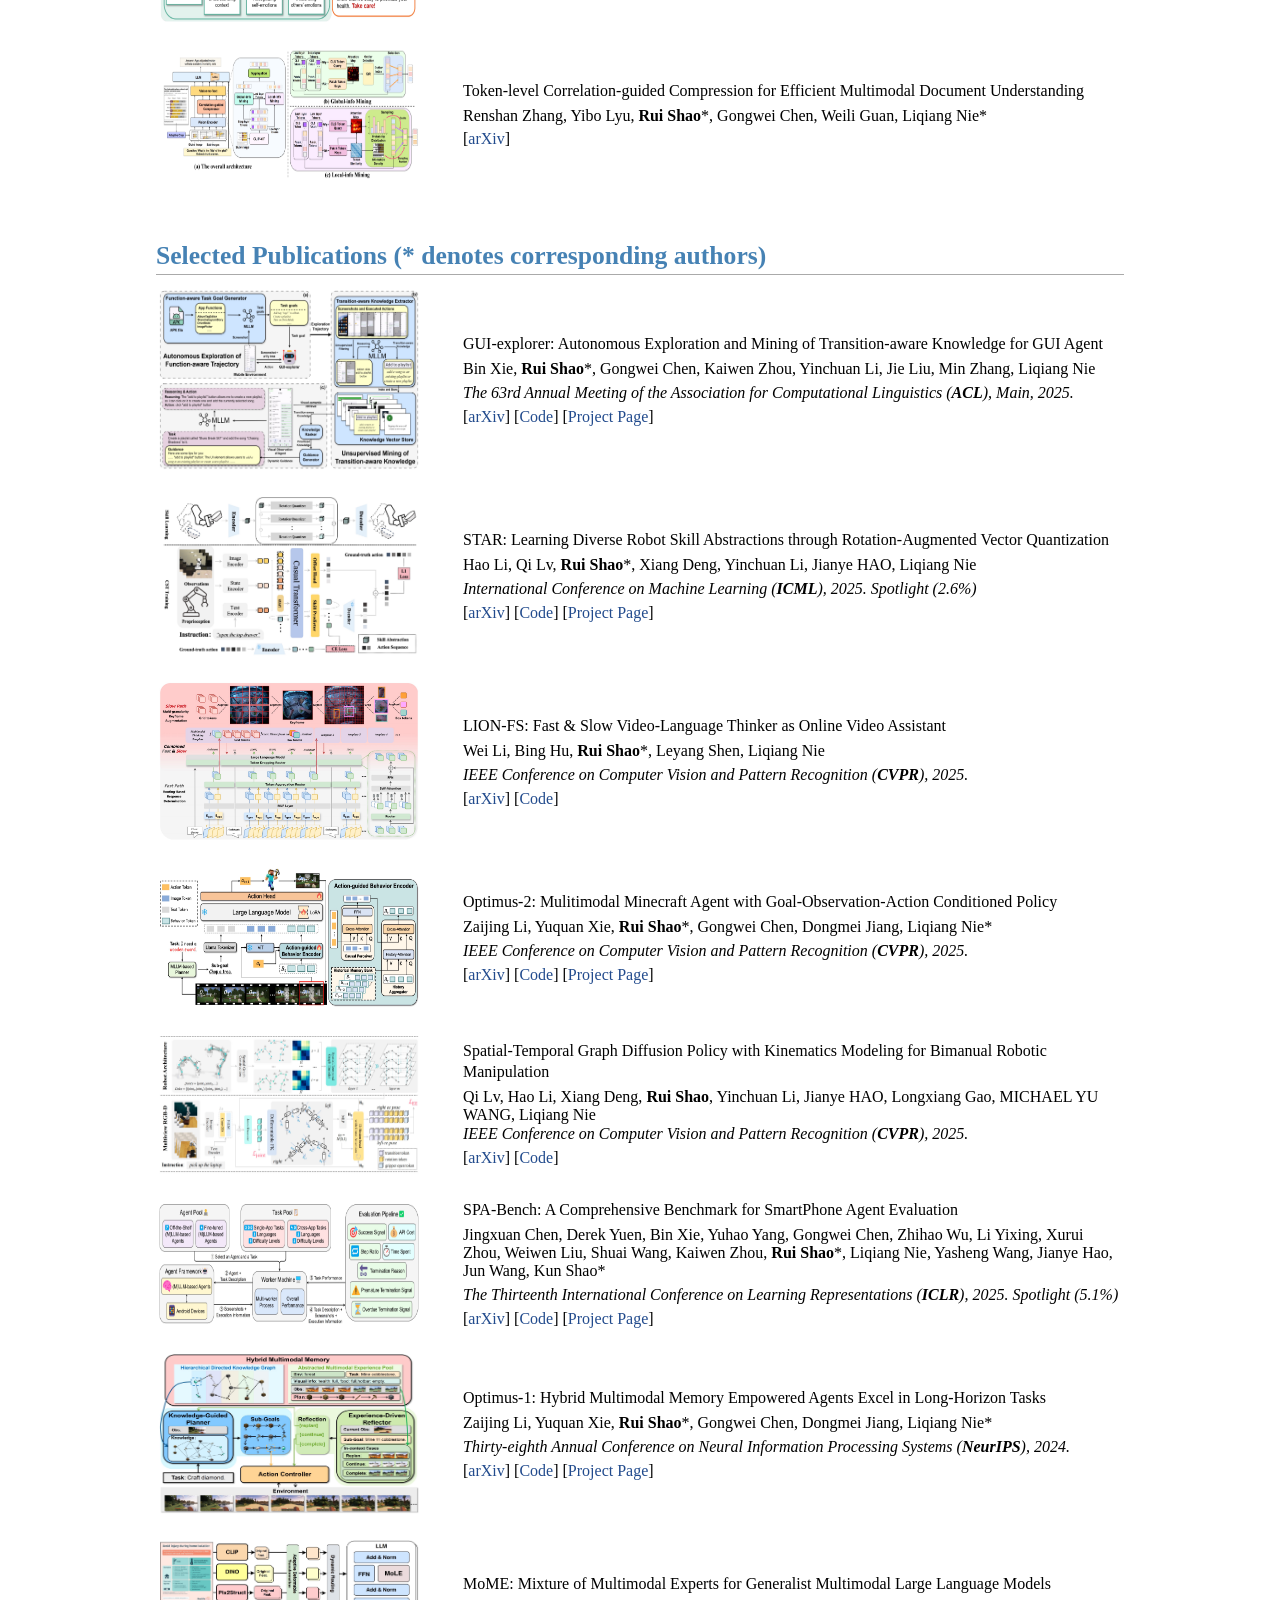
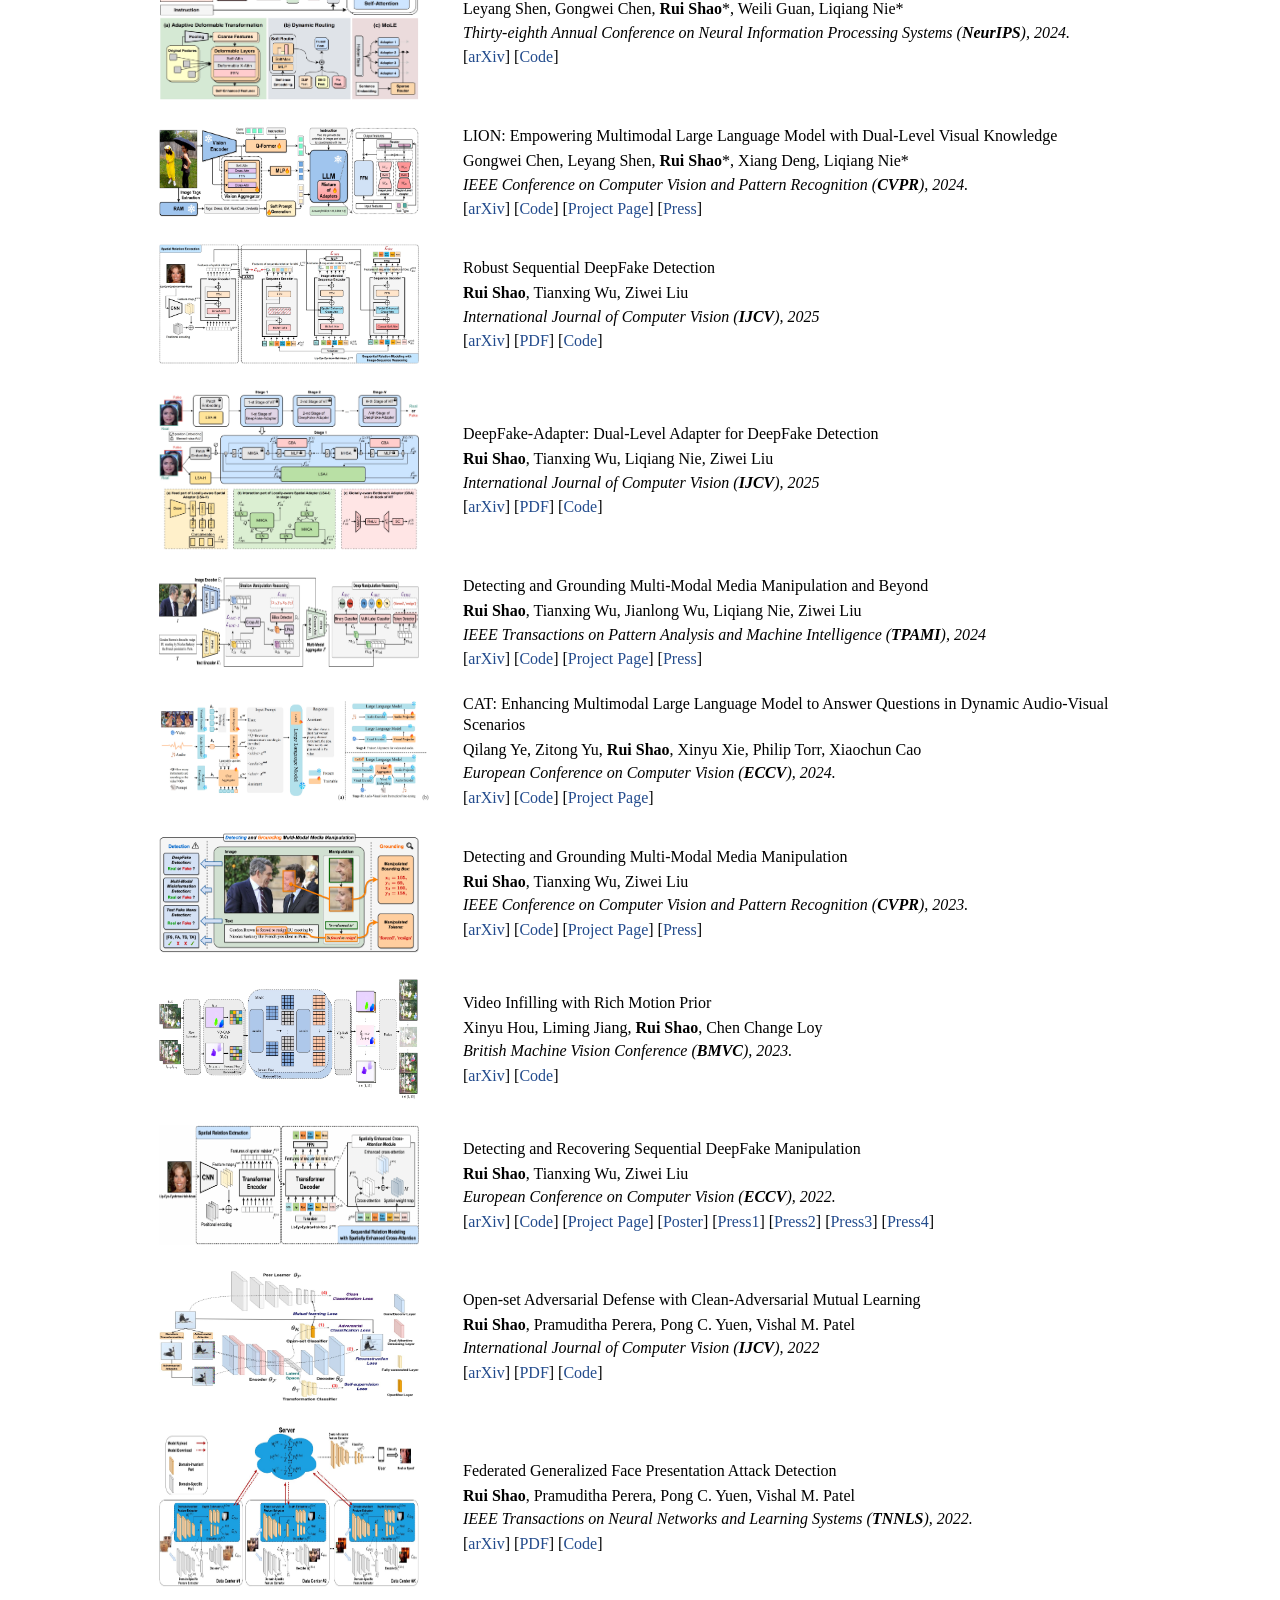
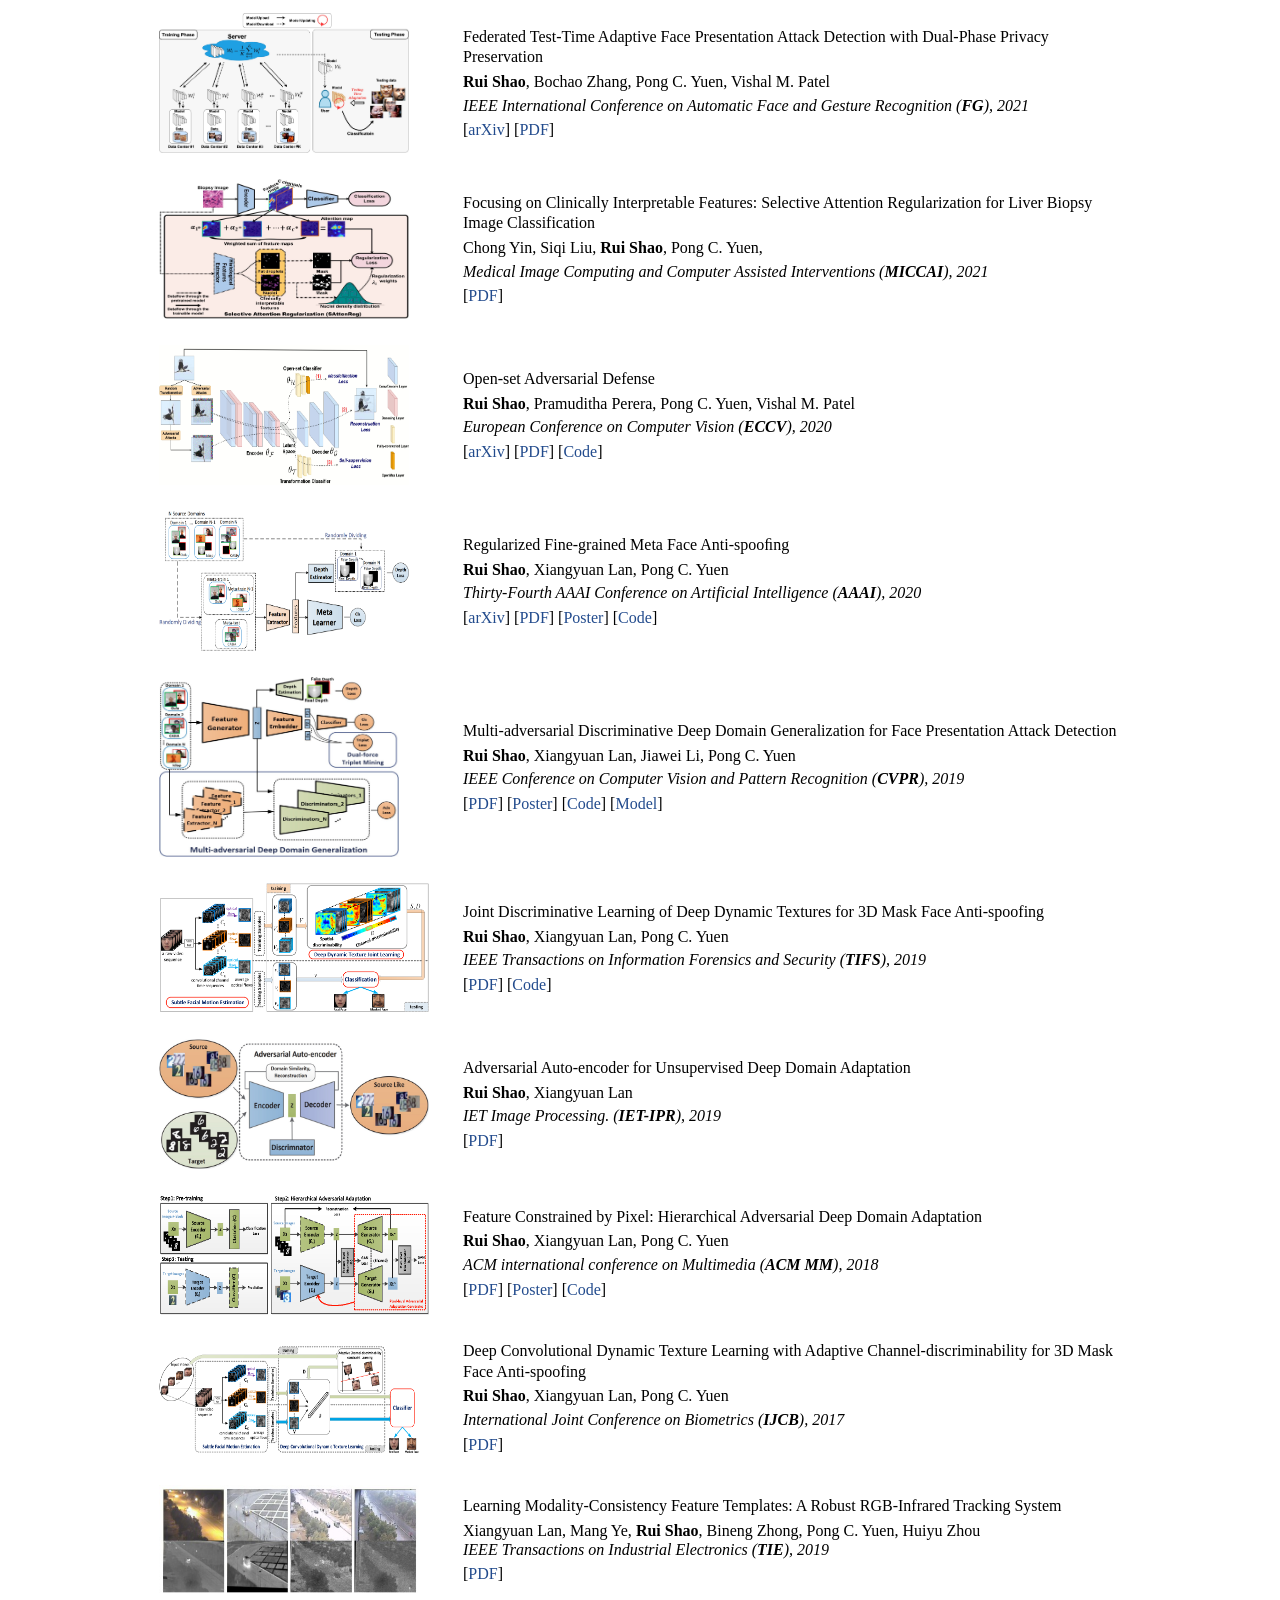
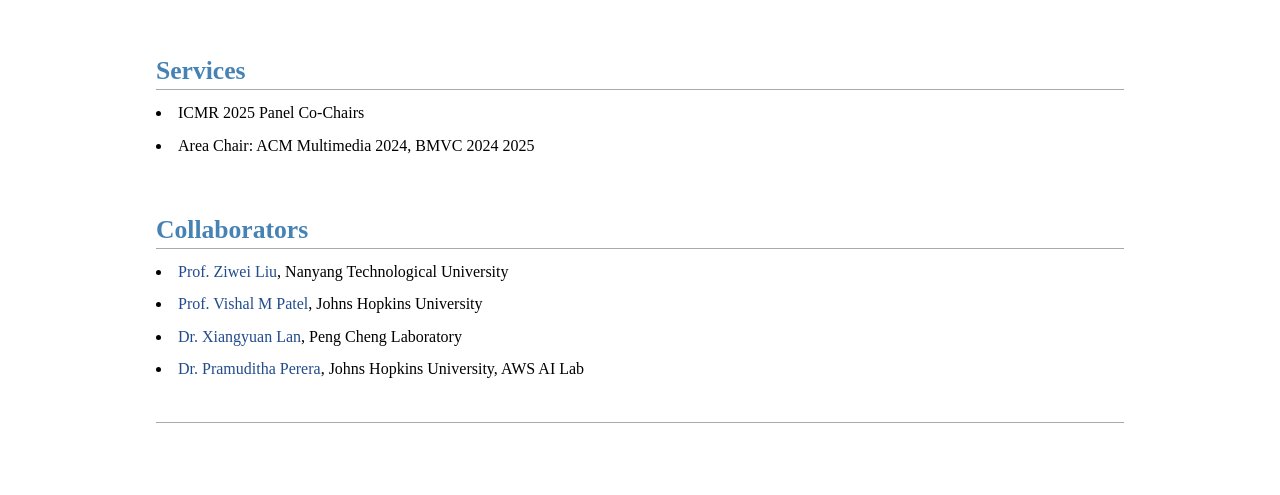
==== commit 0d1f1755: "update ACL Main" ====
--- a/index.html
+++ b/index.html
@@ -58,7 +58,7 @@
                     <h2>News</h2>
                     <div style="height: 250px; overflow: auto;">
                     <ul style="margin-left:2px; padding-left:20px; margin-top:5px">
-                        <li>05/2025: One paper about GUI agent is accepted by <a href="https://2025.aclweb.org/">ACL 2025</a> .
+                        <li>05/2025: One paper about GUI agent is accepted by <a href="https://2025.aclweb.org/">ACL Main 2025</a> .
                         <li>05/2025: Invited to serve as ICMR 2025 Panel Co-Chairs and BMVC 2025 Area Chair.
                         <li>05/2025: One paper about Robot Skill Learning is accepted by <a href="https://icml.cc/">ICML 2025</a> as Spotlight (2.6%).   
                         <li>02/2025: Three papers about Ego-Centric video MLLM, MLLM agent and Embodied MLLM are accepted by <a href="https://cvpr.thecvf.com/">CVPR 2025</a>.                                                
@@ -188,7 +188,7 @@
             <td>
         <p> GUI-explorer: Autonomous Exploration and Mining of Transition-aware Knowledge for GUI Agent </a></p>
         Bin Xie, <b>Rui Shao</b>*, Gongwei Chen, Kaiwen Zhou, Yinchuan Li, Jie Liu, Min Zhang, Liqiang Nie</p>
-        <p><i>The 63rd Annual Meeting of the Association for Computational Linguistics (<b>ACL</b>), 2025. </i></p>
+        <p><i>The 63rd Annual Meeting of the Association for Computational Linguistics (<b>ACL</b>), Main, 2025. </i></p>
         [<a href="">arXiv</a>]
         [<a href="">Code</a>]
         [<a href="">Project Page</a>]
